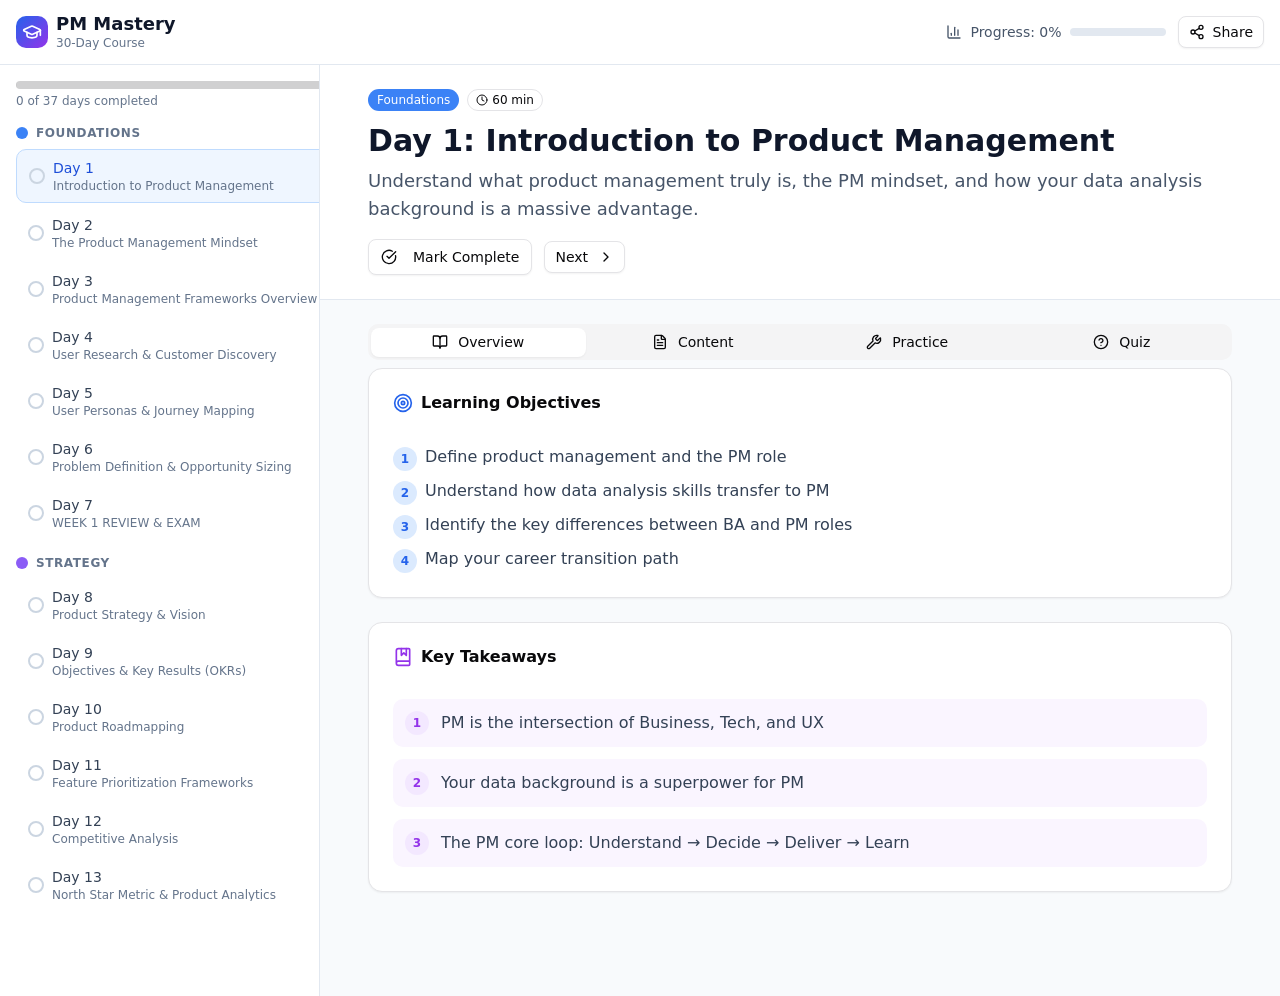
==== index.html @ ea15229f "PM Mastery — 37-day self-paced product management course A static, browser-only course: 37 days of l" ====
<!DOCTYPE html><html lang="en"><head>
    <meta charset="UTF-8"/>
    <meta name="viewport" content="width=device-width, initial-scale=1.0"/>
    <title>PM Mastery — 37-Day Product Management Course</title>
    <meta name="description" content="A free, self-paced 37-day product management course: daily lessons, curated articles and videos, hands-on exercises, and a 10-question quiz every day."/>
    <meta property="og:title" content="PM Mastery — 37-Day Product Management Course"/>
    <meta property="og:description" content="Free self-paced PM course: 37 days of lessons, curated resources, practical exercises, and quizzes. Runs entirely in your browser."/>
    <meta property="og:type" content="website"/>
    <link rel="icon" href="data:image/svg+xml,%3Csvg xmlns='http://www.w3.org/2000/svg' viewBox='0 0 100 100'%3E%3Ctext y='.9em' font-size='90'%3E%F0%9F%8E%93%3C/text%3E%3C/svg%3E"/>
    <script type="module" crossorigin="" src="./assets/index-C3Yil7Fw.js"></script>
    <link rel="stylesheet" crossorigin="" href="./assets/index-BgLA3xkX.css"/>
  </head>
  <body>
    <div id="root"></div>
  

</body></html>
---- assets/index-BgLA3xkX.css ----
*,:before,:after{--tw-border-spacing-x: 0;--tw-border-spacing-y: 0;--tw-translate-x: 0;--tw-translate-y: 0;--tw-rotate: 0;--tw-skew-x: 0;--tw-skew-y: 0;--tw-scale-x: 1;--tw-scale-y: 1;--tw-pan-x: ;--tw-pan-y: ;--tw-pinch-zoom: ;--tw-scroll-snap-strictness: proximity;--tw-gradient-from-position: ;--tw-gradient-via-position: ;--tw-gradient-to-position: ;--tw-ordinal: ;--tw-slashed-zero: ;--tw-numeric-figure: ;--tw-numeric-spacing: ;--tw-numeric-fraction: ;--tw-ring-inset: ;--tw-ring-offset-width: 0px;--tw-ring-offset-color: #fff;--tw-ring-color: rgb(59 130 246 / .5);--tw-ring-offset-shadow: 0 0 #0000;--tw-ring-shadow: 0 0 #0000;--tw-shadow: 0 0 #0000;--tw-shadow-colored: 0 0 #0000;--tw-blur: ;--tw-brightness: ;--tw-contrast: ;--tw-grayscale: ;--tw-hue-rotate: ;--tw-invert: ;--tw-saturate: ;--tw-sepia: ;--tw-drop-shadow: ;--tw-backdrop-blur: ;--tw-backdrop-brightness: ;--tw-backdrop-contrast: ;--tw-backdrop-grayscale: ;--tw-backdrop-hue-rotate: ;--tw-backdrop-invert: ;--tw-backdrop-opacity: ;--tw-backdrop-saturate: ;--tw-backdrop-sepia: ;--tw-contain-size: ;--tw-contain-layout: ;--tw-contain-paint: ;--tw-contain-style: }::backdrop{--tw-border-spacing-x: 0;--tw-border-spacing-y: 0;--tw-translate-x: 0;--tw-translate-y: 0;--tw-rotate: 0;--tw-skew-x: 0;--tw-skew-y: 0;--tw-scale-x: 1;--tw-scale-y: 1;--tw-pan-x: ;--tw-pan-y: ;--tw-pinch-zoom: ;--tw-scroll-snap-strictness: proximity;--tw-gradient-from-position: ;--tw-gradient-via-position: ;--tw-gradient-to-position: ;--tw-ordinal: ;--tw-slashed-zero: ;--tw-numeric-figure: ;--tw-numeric-spacing: ;--tw-numeric-fraction: ;--tw-ring-inset: ;--tw-ring-offset-width: 0px;--tw-ring-offset-color: #fff;--tw-ring-color: rgb(59 130 246 / .5);--tw-ring-offset-shadow: 0 0 #0000;--tw-ring-shadow: 0 0 #0000;--tw-shadow: 0 0 #0000;--tw-shadow-colored: 0 0 #0000;--tw-blur: ;--tw-brightness: ;--tw-contrast: ;--tw-grayscale: ;--tw-hue-rotate: ;--tw-invert: ;--tw-saturate: ;--tw-sepia: ;--tw-drop-shadow: ;--tw-backdrop-blur: ;--tw-backdrop-brightness: ;--tw-backdrop-contrast: ;--tw-backdrop-grayscale: ;--tw-backdrop-hue-rotate: ;--tw-backdrop-invert: ;--tw-backdrop-opacity: ;--tw-backdrop-saturate: ;--tw-backdrop-sepia: ;--tw-contain-size: ;--tw-contain-layout: ;--tw-contain-paint: ;--tw-contain-style: }*,:before,:after{box-sizing:border-box;border-width:0;border-style:solid;border-color:#e5e7eb}:before,:after{--tw-content: ""}html,:host{line-height:1.5;-webkit-text-size-adjust:100%;-moz-tab-size:4;-o-tab-size:4;tab-size:4;font-family:ui-sans-serif,system-ui,sans-serif,"Apple Color Emoji","Segoe UI Emoji",Segoe UI Symbol,"Noto Color Emoji";font-feature-settings:normal;font-variation-settings:normal;-webkit-tap-highlight-color:transparent}body{margin:0;line-height:inherit}hr{height:0;color:inherit;border-top-width:1px}abbr:where([title]){-webkit-text-decoration:underline dotted;text-decoration:underline dotted}h1,h2,h3,h4,h5,h6{font-size:inherit;font-weight:inherit}a{color:inherit;text-decoration:inherit}b,strong{font-weight:bolder}code,kbd,samp,pre{font-family:ui-monospace,SFMono-Regular,Menlo,Monaco,Consolas,Liberation Mono,Courier New,monospace;font-feature-settings:normal;font-variation-settings:normal;font-size:1em}small{font-size:80%}sub,sup{font-size:75%;line-height:0;position:relative;vertical-align:baseline}sub{bottom:-.25em}sup{top:-.5em}table{text-indent:0;border-color:inherit;border-collapse:collapse}button,input,optgroup,select,textarea{font-family:inherit;font-feature-settings:inherit;font-variation-settings:inherit;font-size:100%;font-weight:inherit;line-height:inherit;letter-spacing:inherit;color:inherit;margin:0;padding:0}button,select{text-transform:none}button,input:where([type=button]),input:where([type=reset]),input:where([type=submit]){-webkit-appearance:button;background-color:transparent;background-image:none}:-moz-focusring{outline:auto}:-moz-ui-invalid{box-shadow:none}progress{vertical-align:baseline}::-webkit-inner-spin-button,::-webkit-outer-spin-button{height:auto}[type=search]{-webkit-appearance:textfield;outline-offset:-2px}::-webkit-search-decoration{-webkit-appearance:none}::-webkit-file-upload-button{-webkit-appearance:button;font:inherit}summary{display:list-item}blockquote,dl,dd,h1,h2,h3,h4,h5,h6,hr,figure,p,pre{margin:0}fieldset{margin:0;padding:0}legend{padding:0}ol,ul,menu{list-style:none;margin:0;padding:0}dialog{padding:0}textarea{resize:vertical}input::-moz-placeholder,textarea::-moz-placeholder{opacity:1;color:#9ca3af}input::placeholder,textarea::placeholder{opacity:1;color:#9ca3af}button,[role=button]{cursor:pointer}:disabled{cursor:default}img,svg,video,canvas,audio,iframe,embed,object{display:block;vertical-align:middle}img,video{max-width:100%;height:auto}[hidden]:where(:not([hidden=until-found])){display:none}:root{--background: 0 0% 100%;--foreground: 240 10% 3.9%;--card: 0 0% 100%;--card-foreground: 240 10% 3.9%;--popover: 0 0% 100%;--popover-foreground: 240 10% 3.9%;--primary: 240 5.9% 10%;--primary-foreground: 0 0% 98%;--secondary: 240 4.8% 95.9%;--secondary-foreground: 240 5.9% 10%;--muted: 240 4.8% 95.9%;--muted-foreground: 240 3.8% 46.1%;--accent: 240 4.8% 95.9%;--accent-foreground: 240 5.9% 10%;--destructive: 0 84.2% 60.2%;--destructive-foreground: 0 0% 98%;--border: 240 5.9% 90%;--input: 240 5.9% 90%;--ring: 240 5.9% 10%;--radius: .625rem;--sidebar-background: 0 0% 98%;--sidebar-foreground: 240 5.3% 26.1%;--sidebar-primary: 240 5.9% 10%;--sidebar-primary-foreground: 0 0% 98%;--sidebar-accent: 240 4.8% 95.9%;--sidebar-accent-foreground: 240 5.9% 10%;--sidebar-border: 220 13% 91%;--sidebar-ring: 217.2 91.2% 59.8%}.dark{--background: 240 10% 3.9%;--foreground: 0 0% 98%;--card: 240 10% 3.9%;--card-foreground: 0 0% 98%;--popover: 240 10% 3.9%;--popover-foreground: 0 0% 98%;--primary: 0 0% 98%;--primary-foreground: 240 5.9% 10%;--secondary: 240 3.7% 15.9%;--secondary-foreground: 0 0% 98%;--muted: 240 3.7% 15.9%;--muted-foreground: 240 5% 64.9%;--accent: 240 3.7% 15.9%;--accent-foreground: 0 0% 98%;--destructive: 0 62.8% 30.6%;--destructive-foreground: 0 0% 98%;--border: 240 3.7% 15.9%;--input: 240 3.7% 15.9%;--ring: 240 4.9% 83.9%;--sidebar-background: 240 5.9% 10%;--sidebar-foreground: 240 4.8% 95.9%;--sidebar-primary: 224.3 76.3% 48%;--sidebar-primary-foreground: 0 0% 100%;--sidebar-accent: 240 3.7% 15.9%;--sidebar-accent-foreground: 240 4.8% 95.9%;--sidebar-border: 240 3.7% 15.9%;--sidebar-ring: 217.2 91.2% 59.8%}*{border-color:hsl(var(--border))}body{background-color:hsl(var(--background));color:hsl(var(--foreground))}.sr-only{position:absolute;width:1px;height:1px;padding:0;margin:-1px;overflow:hidden;clip:rect(0,0,0,0);white-space:nowrap;border-width:0}.pointer-events-none{pointer-events:none}.visible{visibility:visible}.invisible{visibility:hidden}.fixed{position:fixed}.absolute{position:absolute}.relative{position:relative}.sticky{position:sticky}.inset-0{inset:0}.inset-x-0{left:0;right:0}.inset-y-0{top:0;bottom:0}.-bottom-12{bottom:-3rem}.-left-12{left:-3rem}.-right-12{right:-3rem}.-top-12{top:-3rem}.bottom-0{bottom:0}.left-0{left:0}.left-1\/2{left:50%}.left-2{left:.5rem}.left-\[50\%\]{left:50%}.right-0{right:0}.right-1{right:.25rem}.right-2{right:.5rem}.right-3{right:.75rem}.right-4{right:1rem}.top-0{top:0}.top-1\.5{top:.375rem}.top-1\/2{top:50%}.top-16{top:4rem}.top-3\.5{top:.875rem}.top-4{top:1rem}.top-\[1px\]{top:1px}.top-\[50\%\]{top:50%}.top-\[60\%\]{top:60%}.top-full{top:100%}.isolate{isolation:isolate}.z-10{z-index:10}.z-20{z-index:20}.z-40{z-index:40}.z-50{z-index:50}.z-\[1\]{z-index:1}.order-first{order:-9999}.order-last{order:9999}.col-start-2{grid-column-start:2}.row-span-2{grid-row:span 2 / span 2}.row-start-1{grid-row-start:1}.\!m-0{margin:0!important}.-mx-1{margin-left:-.25rem;margin-right:-.25rem}.-my-2{margin-top:-.5rem;margin-bottom:-.5rem}.mx-2{margin-left:.5rem;margin-right:.5rem}.mx-3\.5{margin-left:.875rem;margin-right:.875rem}.mx-auto{margin-left:auto;margin-right:auto}.my-0{margin-top:0;margin-bottom:0}.my-0\.5{margin-top:.125rem;margin-bottom:.125rem}.my-1{margin-top:.25rem;margin-bottom:.25rem}.-ml-4{margin-left:-1rem}.-mt-4{margin-top:-1rem}.mb-2{margin-bottom:.5rem}.mb-3{margin-bottom:.75rem}.mb-4{margin-bottom:1rem}.mb-6{margin-bottom:1.5rem}.ml-1{margin-left:.25rem}.ml-4{margin-left:1rem}.ml-auto{margin-left:auto}.mr-1{margin-right:.25rem}.mr-2{margin-right:.5rem}.mt-0\.5{margin-top:.125rem}.mt-1{margin-top:.25rem}.mt-1\.5{margin-top:.375rem}.mt-2{margin-top:.5rem}.mt-3{margin-top:.75rem}.mt-4{margin-top:1rem}.mt-auto{margin-top:auto}.line-clamp-1{overflow:hidden;display:-webkit-box;-webkit-box-orient:vertical;-webkit-line-clamp:1}.line-clamp-2{overflow:hidden;display:-webkit-box;-webkit-box-orient:vertical;-webkit-line-clamp:2}.block{display:block}.inline-block{display:inline-block}.flex{display:flex}.inline-flex{display:inline-flex}.table{display:table}.table-caption{display:table-caption}.table-cell{display:table-cell}.table-row{display:table-row}.grid{display:grid}.hidden{display:none}.aspect-square{aspect-ratio:1 / 1}.aspect-video{aspect-ratio:16 / 9}.size-10{width:2.5rem;height:2.5rem}.size-2{width:.5rem;height:.5rem}.size-2\.5{width:.625rem;height:.625rem}.size-3{width:.75rem;height:.75rem}.size-3\.5{width:.875rem;height:.875rem}.size-4{width:1rem;height:1rem}.size-6{width:1.5rem;height:1.5rem}.size-7{width:1.75rem;height:1.75rem}.size-8{width:2rem;height:2rem}.size-9{width:2.25rem;height:2.25rem}.size-auto{width:auto;height:auto}.size-full{width:100%;height:100%}.h-1\.5{height:.375rem}.h-10{height:2.5rem}.h-12{height:3rem}.h-16{height:4rem}.h-2{height:.5rem}.h-2\.5{height:.625rem}.h-3{height:.75rem}.h-4{height:1rem}.h-5{height:1.25rem}.h-6{height:1.5rem}.h-7{height:1.75rem}.h-8{height:2rem}.h-9{height:2.25rem}.h-\[1\.15rem\]{height:1.15rem}.h-\[calc\(100\%-1px\)\]{height:calc(100% - 1px)}.h-\[calc\(100vh-64px\)\]{height:calc(100vh - 64px)}.h-\[var\(--radix-navigation-menu-viewport-height\)\]{height:var(--radix-navigation-menu-viewport-height)}.h-\[var\(--radix-select-trigger-height\)\]{height:var(--radix-select-trigger-height)}.h-auto{height:auto}.h-full{height:100%}.h-px{height:1px}.h-svh{height:100svh}.max-h-\[300px\]{max-height:300px}.min-h-0{min-height:0px}.min-h-16{min-height:4rem}.min-h-4{min-height:1rem}.min-h-screen{min-height:100vh}.min-h-svh{min-height:100svh}.w-0{width:0px}.w-1{width:.25rem}.w-1\.5{width:.375rem}.w-16{width:4rem}.w-2{width:.5rem}.w-2\.5{width:.625rem}.w-24{width:6rem}.w-3{width:.75rem}.w-3\/4{width:75%}.w-4{width:1rem}.w-5{width:1.25rem}.w-6{width:1.5rem}.w-64{width:16rem}.w-72{width:18rem}.w-8{width:2rem}.w-80{width:20rem}.w-9{width:2.25rem}.w-\[100px\]{width:100px}.w-auto{width:auto}.w-fit{width:-moz-fit-content;width:fit-content}.w-full{width:100%}.w-max{width:-moz-max-content;width:max-content}.w-px{width:1px}.min-w-0{min-width:0px}.min-w-10{min-width:2.5rem}.min-w-5{min-width:1.25rem}.min-w-8{min-width:2rem}.min-w-9{min-width:2.25rem}.min-w-\[12rem\]{min-width:12rem}.min-w-\[8rem\]{min-width:8rem}.min-w-\[var\(--radix-select-trigger-width\)\]{min-width:var(--radix-select-trigger-width)}.max-w-4xl{max-width:56rem}.max-w-7xl{max-width:80rem}.max-w-\[calc\(100\%-2rem\)\]{max-width:calc(100% - 2rem)}.max-w-max{max-width:-moz-max-content;max-width:max-content}.max-w-sm{max-width:24rem}.flex-1{flex:1 1 0%}.shrink-0{flex-shrink:0}.grow{flex-grow:1}.grow-0{flex-grow:0}.basis-full{flex-basis:100%}.caption-bottom{caption-side:bottom}.border-collapse{border-collapse:collapse}.-translate-x-1\/2{--tw-translate-x: -50%;transform:translate(var(--tw-translate-x),var(--tw-translate-y)) rotate(var(--tw-rotate)) skew(var(--tw-skew-x)) skewY(var(--tw-skew-y)) scaleX(var(--tw-scale-x)) scaleY(var(--tw-scale-y))}.-translate-x-px{--tw-translate-x: -1px;transform:translate(var(--tw-translate-x),var(--tw-translate-y)) rotate(var(--tw-rotate)) skew(var(--tw-skew-x)) skewY(var(--tw-skew-y)) scaleX(var(--tw-scale-x)) scaleY(var(--tw-scale-y))}.-translate-y-1\/2{--tw-translate-y: -50%;transform:translate(var(--tw-translate-x),var(--tw-translate-y)) rotate(var(--tw-rotate)) skew(var(--tw-skew-x)) skewY(var(--tw-skew-y)) scaleX(var(--tw-scale-x)) scaleY(var(--tw-scale-y))}.translate-x-\[-50\%\]{--tw-translate-x: -50%;transform:translate(var(--tw-translate-x),var(--tw-translate-y)) rotate(var(--tw-rotate)) skew(var(--tw-skew-x)) skewY(var(--tw-skew-y)) scaleX(var(--tw-scale-x)) scaleY(var(--tw-scale-y))}.translate-x-px{--tw-translate-x: 1px;transform:translate(var(--tw-translate-x),var(--tw-translate-y)) rotate(var(--tw-rotate)) skew(var(--tw-skew-x)) skewY(var(--tw-skew-y)) scaleX(var(--tw-scale-x)) scaleY(var(--tw-scale-y))}.translate-y-0\.5{--tw-translate-y: .125rem;transform:translate(var(--tw-translate-x),var(--tw-translate-y)) rotate(var(--tw-rotate)) skew(var(--tw-skew-x)) skewY(var(--tw-skew-y)) scaleX(var(--tw-scale-x)) scaleY(var(--tw-scale-y))}.translate-y-\[-50\%\]{--tw-translate-y: -50%;transform:translate(var(--tw-translate-x),var(--tw-translate-y)) rotate(var(--tw-rotate)) skew(var(--tw-skew-x)) skewY(var(--tw-skew-y)) scaleX(var(--tw-scale-x)) scaleY(var(--tw-scale-y))}.translate-y-\[calc\(-50\%_-_2px\)\]{--tw-translate-y: calc(-50% - 2px) ;transform:translate(var(--tw-translate-x),var(--tw-translate-y)) rotate(var(--tw-rotate)) skew(var(--tw-skew-x)) skewY(var(--tw-skew-y)) scaleX(var(--tw-scale-x)) scaleY(var(--tw-scale-y))}.rotate-45{--tw-rotate: 45deg;transform:translate(var(--tw-translate-x),var(--tw-translate-y)) rotate(var(--tw-rotate)) skew(var(--tw-skew-x)) skewY(var(--tw-skew-y)) scaleX(var(--tw-scale-x)) scaleY(var(--tw-scale-y))}.rotate-90{--tw-rotate: 90deg;transform:translate(var(--tw-translate-x),var(--tw-translate-y)) rotate(var(--tw-rotate)) skew(var(--tw-skew-x)) skewY(var(--tw-skew-y)) scaleX(var(--tw-scale-x)) scaleY(var(--tw-scale-y))}.transform{transform:translate(var(--tw-translate-x),var(--tw-translate-y)) rotate(var(--tw-rotate)) skew(var(--tw-skew-x)) skewY(var(--tw-skew-y)) scaleX(var(--tw-scale-x)) scaleY(var(--tw-scale-y))}@keyframes caret-blink{0%,70%,to{opacity:1}20%,50%{opacity:0}}.animate-caret-blink{animation:caret-blink 1.25s ease-out infinite}@keyframes pulse{50%{opacity:.5}}.animate-pulse{animation:pulse 2s cubic-bezier(.4,0,.6,1) infinite}@keyframes spin{to{transform:rotate(360deg)}}.animate-spin{animation:spin 1s linear infinite}.cursor-default{cursor:default}.cursor-text{cursor:text}.touch-none{touch-action:none}.select-none{-webkit-user-select:none;-moz-user-select:none;user-select:none}.resize-none{resize:none}.scroll-my-1{scroll-margin-top:.25rem;scroll-margin-bottom:.25rem}.scroll-py-1{scroll-padding-top:.25rem;scroll-padding-bottom:.25rem}.list-disc{list-style-type:disc}.list-none{list-style-type:none}.auto-rows-min{grid-auto-rows:min-content}.grid-cols-2{grid-template-columns:repeat(2,minmax(0,1fr))}.grid-cols-4{grid-template-columns:repeat(4,minmax(0,1fr))}.grid-cols-\[0_1fr\]{grid-template-columns:0 1fr}.grid-rows-\[auto_auto\]{grid-template-rows:auto auto}.flex-row{flex-direction:row}.flex-col{flex-direction:column}.flex-col-reverse{flex-direction:column-reverse}.flex-wrap{flex-wrap:wrap}.place-content-center{place-content:center}.items-start{align-items:flex-start}.items-end{align-items:flex-end}.items-center{align-items:center}.items-stretch{align-items:stretch}.justify-start{justify-content:flex-start}.justify-center{justify-content:center}.justify-between{justify-content:space-between}.justify-items-start{justify-items:start}.gap-0\.5{gap:.125rem}.gap-1{gap:.25rem}.gap-1\.5{gap:.375rem}.gap-2{gap:.5rem}.gap-2\.5{gap:.625rem}.gap-3{gap:.75rem}.gap-4{gap:1rem}.gap-6{gap:1.5rem}.gap-7{gap:1.75rem}.gap-\[--spacing\(var\(--gap\)\)\]{gap:var(--spacing(var(--gap)))}.gap-y-0\.5{row-gap:.125rem}.space-y-1>:not([hidden])~:not([hidden]){--tw-space-y-reverse: 0;margin-top:calc(.25rem * calc(1 - var(--tw-space-y-reverse)));margin-bottom:calc(.25rem * var(--tw-space-y-reverse))}.space-y-2>:not([hidden])~:not([hidden]){--tw-space-y-reverse: 0;margin-top:calc(.5rem * calc(1 - var(--tw-space-y-reverse)));margin-bottom:calc(.5rem * var(--tw-space-y-reverse))}.space-y-3>:not([hidden])~:not([hidden]){--tw-space-y-reverse: 0;margin-top:calc(.75rem * calc(1 - var(--tw-space-y-reverse)));margin-bottom:calc(.75rem * var(--tw-space-y-reverse))}.space-y-4>:not([hidden])~:not([hidden]){--tw-space-y-reverse: 0;margin-top:calc(1rem * calc(1 - var(--tw-space-y-reverse)));margin-bottom:calc(1rem * var(--tw-space-y-reverse))}.space-y-6>:not([hidden])~:not([hidden]){--tw-space-y-reverse: 0;margin-top:calc(1.5rem * calc(1 - var(--tw-space-y-reverse)));margin-bottom:calc(1.5rem * var(--tw-space-y-reverse))}.self-start{align-self:flex-start}.self-stretch{align-self:stretch}.justify-self-end{justify-self:end}.overflow-auto{overflow:auto}.overflow-hidden{overflow:hidden}.overflow-x-auto{overflow-x:auto}.overflow-y-auto{overflow-y:auto}.overflow-x-hidden{overflow-x:hidden}.truncate{overflow:hidden;text-overflow:ellipsis;white-space:nowrap}.whitespace-nowrap{white-space:nowrap}.whitespace-pre-wrap{white-space:pre-wrap}.text-balance{text-wrap:balance}.break-words{overflow-wrap:break-word}.rounded-\[2px\]{border-radius:2px}.rounded-\[4px\]{border-radius:4px}.rounded-\[calc\(var\(--radius\)-5px\)\]{border-radius:calc(var(--radius) - 5px)}.rounded-\[inherit\]{border-radius:inherit}.rounded-full{border-radius:9999px}.rounded-lg{border-radius:var(--radius)}.rounded-md{border-radius:calc(var(--radius) - 2px)}.rounded-none{border-radius:0}.rounded-sm{border-radius:calc(var(--radius) - 4px)}.rounded-xl{border-radius:calc(var(--radius) + 4px)}.rounded-xs{border-radius:calc(var(--radius) - 6px)}.rounded-l-md{border-top-left-radius:calc(var(--radius) - 2px);border-bottom-left-radius:calc(var(--radius) - 2px)}.rounded-r-md{border-top-right-radius:calc(var(--radius) - 2px);border-bottom-right-radius:calc(var(--radius) - 2px)}.rounded-tl-sm{border-top-left-radius:calc(var(--radius) - 4px)}.border{border-width:1px}.border-0{border-width:0px}.border-2{border-width:2px}.border-\[1\.5px\]{border-width:1.5px}.border-y{border-top-width:1px;border-bottom-width:1px}.border-b{border-bottom-width:1px}.border-l{border-left-width:1px}.border-r{border-right-width:1px}.border-t{border-top-width:1px}.border-dashed{border-style:dashed}.border-blue-200{--tw-border-opacity: 1;border-color:rgb(191 219 254 / var(--tw-border-opacity, 1))}.border-blue-500{--tw-border-opacity: 1;border-color:rgb(59 130 246 / var(--tw-border-opacity, 1))}.border-border{border-color:hsl(var(--border))}.border-border\/50{border-color:hsl(var(--border) / .5)}.border-green-200{--tw-border-opacity: 1;border-color:rgb(187 247 208 / var(--tw-border-opacity, 1))}.border-input{border-color:hsl(var(--input))}.border-primary{border-color:hsl(var(--primary))}.border-red-200{--tw-border-opacity: 1;border-color:rgb(254 202 202 / var(--tw-border-opacity, 1))}.border-sidebar-border{border-color:hsl(var(--sidebar-border))}.border-slate-200{--tw-border-opacity: 1;border-color:rgb(226 232 240 / var(--tw-border-opacity, 1))}.border-slate-300{--tw-border-opacity: 1;border-color:rgb(203 213 225 / var(--tw-border-opacity, 1))}.border-transparent{border-color:transparent}.border-l-transparent{border-left-color:transparent}.border-t-transparent{border-top-color:transparent}.bg-accent{background-color:hsl(var(--accent))}.bg-amber-50{--tw-bg-opacity: 1;background-color:rgb(255 251 235 / var(--tw-bg-opacity, 1))}.bg-background{background-color:hsl(var(--background))}.bg-black\/50{background-color:#00000080}.bg-blue-100{--tw-bg-opacity: 1;background-color:rgb(219 234 254 / var(--tw-bg-opacity, 1))}.bg-blue-400{--tw-bg-opacity: 1;background-color:rgb(96 165 250 / var(--tw-bg-opacity, 1))}.bg-blue-50{--tw-bg-opacity: 1;background-color:rgb(239 246 255 / var(--tw-bg-opacity, 1))}.bg-border{background-color:hsl(var(--border))}.bg-card{background-color:hsl(var(--card))}.bg-destructive{--tw-bg-opacity: 1;background-color:hsl(var(--destructive) / var(--tw-bg-opacity, 1))}.bg-foreground{background-color:hsl(var(--foreground))}.bg-green-50{--tw-bg-opacity: 1;background-color:rgb(240 253 244 / var(--tw-bg-opacity, 1))}.bg-green-50\/50{background-color:#f0fdf480}.bg-green-600{--tw-bg-opacity: 1;background-color:rgb(22 163 74 / var(--tw-bg-opacity, 1))}.bg-input{background-color:hsl(var(--input))}.bg-muted{background-color:hsl(var(--muted))}.bg-muted\/50{background-color:hsl(var(--muted) / .5)}.bg-popover{background-color:hsl(var(--popover))}.bg-primary{background-color:hsl(var(--primary))}.bg-primary\/20{background-color:hsl(var(--primary) / .2)}.bg-purple-100{--tw-bg-opacity: 1;background-color:rgb(243 232 255 / var(--tw-bg-opacity, 1))}.bg-purple-50{--tw-bg-opacity: 1;background-color:rgb(250 245 255 / var(--tw-bg-opacity, 1))}.bg-red-400{--tw-bg-opacity: 1;background-color:rgb(248 113 113 / var(--tw-bg-opacity, 1))}.bg-red-50\/50{background-color:#fef2f280}.bg-secondary{background-color:hsl(var(--secondary))}.bg-sidebar{background-color:hsl(var(--sidebar-background))}.bg-sidebar-border{background-color:hsl(var(--sidebar-border))}.bg-slate-200{--tw-bg-opacity: 1;background-color:rgb(226 232 240 / var(--tw-bg-opacity, 1))}.bg-slate-50{--tw-bg-opacity: 1;background-color:rgb(248 250 252 / var(--tw-bg-opacity, 1))}.bg-transparent{background-color:transparent}.bg-white{--tw-bg-opacity: 1;background-color:rgb(255 255 255 / var(--tw-bg-opacity, 1))}.bg-gradient-to-br{background-image:linear-gradient(to bottom right,var(--tw-gradient-stops))}.bg-gradient-to-r{background-image:linear-gradient(to right,var(--tw-gradient-stops))}.from-blue-600{--tw-gradient-from: #2563eb var(--tw-gradient-from-position);--tw-gradient-to: rgb(37 99 235 / 0) var(--tw-gradient-to-position);--tw-gradient-stops: var(--tw-gradient-from), var(--tw-gradient-to)}.to-purple-600{--tw-gradient-to: #9333ea var(--tw-gradient-to-position)}.fill-current{fill:currentColor}.fill-foreground{fill:hsl(var(--foreground))}.fill-primary{fill:hsl(var(--primary))}.p-0{padding:0}.p-1{padding:.25rem}.p-2{padding:.5rem}.p-3{padding:.75rem}.p-4{padding:1rem}.p-6{padding:1.5rem}.p-\[3px\]{padding:3px}.p-px{padding:1px}.px-1{padding-left:.25rem;padding-right:.25rem}.px-1\.5{padding-left:.375rem;padding-right:.375rem}.px-2{padding-left:.5rem;padding-right:.5rem}.px-2\.5{padding-left:.625rem;padding-right:.625rem}.px-3{padding-left:.75rem;padding-right:.75rem}.px-4{padding-left:1rem;padding-right:1rem}.px-6{padding-left:1.5rem;padding-right:1.5rem}.py-0\.5{padding-top:.125rem;padding-bottom:.125rem}.py-1{padding-top:.25rem;padding-bottom:.25rem}.py-1\.5{padding-top:.375rem;padding-bottom:.375rem}.py-2{padding-top:.5rem;padding-bottom:.5rem}.py-3{padding-top:.75rem;padding-bottom:.75rem}.py-4{padding-top:1rem;padding-bottom:1rem}.py-6{padding-top:1.5rem;padding-bottom:1.5rem}.py-8{padding-top:2rem;padding-bottom:2rem}.pb-20{padding-bottom:5rem}.pb-3{padding-bottom:.75rem}.pb-4{padding-bottom:1rem}.pl-2{padding-left:.5rem}.pl-3{padding-left:.75rem}.pl-4{padding-left:1rem}.pl-8{padding-left:2rem}.pr-1{padding-right:.25rem}.pr-2{padding-right:.5rem}.pr-2\.5{padding-right:.625rem}.pr-3{padding-right:.75rem}.pr-8{padding-right:2rem}.pt-0{padding-top:0}.pt-3{padding-top:.75rem}.pt-4{padding-top:1rem}.text-left{text-align:left}.text-center{text-align:center}.align-middle{vertical-align:middle}.font-mono{font-family:ui-monospace,SFMono-Regular,Menlo,Monaco,Consolas,Liberation Mono,Courier New,monospace}.font-sans{font-family:ui-sans-serif,system-ui,sans-serif,"Apple Color Emoji","Segoe UI Emoji",Segoe UI Symbol,"Noto Color Emoji"}.text-2xl{font-size:1.5rem;line-height:2rem}.text-3xl{font-size:1.875rem;line-height:2.25rem}.text-\[0\.8rem\]{font-size:.8rem}.text-base{font-size:1rem;line-height:1.5rem}.text-lg{font-size:1.125rem;line-height:1.75rem}.text-sm{font-size:.875rem;line-height:1.25rem}.text-sm\/relaxed{font-size:.875rem;line-height:1.625}.text-xl{font-size:1.25rem;line-height:1.75rem}.text-xs{font-size:.75rem;line-height:1rem}.font-bold{font-weight:700}.font-medium{font-weight:500}.font-normal{font-weight:400}.font-semibold{font-weight:600}.uppercase{text-transform:uppercase}.tabular-nums{--tw-numeric-spacing: tabular-nums;font-variant-numeric:var(--tw-ordinal) var(--tw-slashed-zero) var(--tw-numeric-figure) var(--tw-numeric-spacing) var(--tw-numeric-fraction)}.leading-none{line-height:1}.leading-normal{line-height:1.5}.leading-snug{line-height:1.375}.leading-tight{line-height:1.25}.tracking-tight{letter-spacing:-.025em}.tracking-wider{letter-spacing:.05em}.tracking-widest{letter-spacing:.1em}.text-accent-foreground{color:hsl(var(--accent-foreground))}.text-amber-500{--tw-text-opacity: 1;color:rgb(245 158 11 / var(--tw-text-opacity, 1))}.text-amber-600{--tw-text-opacity: 1;color:rgb(217 119 6 / var(--tw-text-opacity, 1))}.text-background{color:hsl(var(--background))}.text-blue-600{--tw-text-opacity: 1;color:rgb(37 99 235 / var(--tw-text-opacity, 1))}.text-blue-700{--tw-text-opacity: 1;color:rgb(29 78 216 / var(--tw-text-opacity, 1))}.text-card-foreground{color:hsl(var(--card-foreground))}.text-current{color:currentColor}.text-destructive{--tw-text-opacity: 1;color:hsl(var(--destructive) / var(--tw-text-opacity, 1))}.text-foreground{color:hsl(var(--foreground))}.text-green-500{--tw-text-opacity: 1;color:rgb(34 197 94 / var(--tw-text-opacity, 1))}.text-green-600{--tw-text-opacity: 1;color:rgb(22 163 74 / var(--tw-text-opacity, 1))}.text-green-700{--tw-text-opacity: 1;color:rgb(21 128 61 / var(--tw-text-opacity, 1))}.text-muted-foreground{color:hsl(var(--muted-foreground))}.text-popover-foreground{color:hsl(var(--popover-foreground))}.text-primary{color:hsl(var(--primary))}.text-primary-foreground{color:hsl(var(--primary-foreground))}.text-purple-600{--tw-text-opacity: 1;color:rgb(147 51 234 / var(--tw-text-opacity, 1))}.text-red-600{--tw-text-opacity: 1;color:rgb(220 38 38 / var(--tw-text-opacity, 1))}.text-secondary-foreground{color:hsl(var(--secondary-foreground))}.text-sidebar-foreground{color:hsl(var(--sidebar-foreground))}.text-sidebar-foreground\/70{color:hsl(var(--sidebar-foreground) / .7)}.text-slate-400{--tw-text-opacity: 1;color:rgb(148 163 184 / var(--tw-text-opacity, 1))}.text-slate-500{--tw-text-opacity: 1;color:rgb(100 116 139 / var(--tw-text-opacity, 1))}.text-slate-600{--tw-text-opacity: 1;color:rgb(71 85 105 / var(--tw-text-opacity, 1))}.text-slate-700{--tw-text-opacity: 1;color:rgb(51 65 85 / var(--tw-text-opacity, 1))}.text-slate-900{--tw-text-opacity: 1;color:rgb(15 23 42 / var(--tw-text-opacity, 1))}.text-white{--tw-text-opacity: 1;color:rgb(255 255 255 / var(--tw-text-opacity, 1))}.underline-offset-4{text-underline-offset:4px}.opacity-0{opacity:0}.opacity-50{opacity:.5}.opacity-70{opacity:.7}.shadow{--tw-shadow: 0 1px 3px 0 rgb(0 0 0 / .1), 0 1px 2px -1px rgb(0 0 0 / .1);--tw-shadow-colored: 0 1px 3px 0 var(--tw-shadow-color), 0 1px 2px -1px var(--tw-shadow-color);box-shadow:var(--tw-ring-offset-shadow, 0 0 #0000),var(--tw-ring-shadow, 0 0 #0000),var(--tw-shadow)}.shadow-\[0_0_0_1px_hsl\(var\(--sidebar-border\)\)\]{--tw-shadow: 0 0 0 1px hsl(var(--sidebar-border));--tw-shadow-colored: 0 0 0 1px var(--tw-shadow-color);box-shadow:var(--tw-ring-offset-shadow, 0 0 #0000),var(--tw-ring-shadow, 0 0 #0000),var(--tw-shadow)}.shadow-lg{--tw-shadow: 0 10px 15px -3px rgb(0 0 0 / .1), 0 4px 6px -4px rgb(0 0 0 / .1);--tw-shadow-colored: 0 10px 15px -3px var(--tw-shadow-color), 0 4px 6px -4px var(--tw-shadow-color);box-shadow:var(--tw-ring-offset-shadow, 0 0 #0000),var(--tw-ring-shadow, 0 0 #0000),var(--tw-shadow)}.shadow-md{--tw-shadow: 0 4px 6px -1px rgb(0 0 0 / .1), 0 2px 4px -2px rgb(0 0 0 / .1);--tw-shadow-colored: 0 4px 6px -1px var(--tw-shadow-color), 0 2px 4px -2px var(--tw-shadow-color);box-shadow:var(--tw-ring-offset-shadow, 0 0 #0000),var(--tw-ring-shadow, 0 0 #0000),var(--tw-shadow)}.shadow-none{--tw-shadow: 0 0 #0000;--tw-shadow-colored: 0 0 #0000;box-shadow:var(--tw-ring-offset-shadow, 0 0 #0000),var(--tw-ring-shadow, 0 0 #0000),var(--tw-shadow)}.shadow-sm{--tw-shadow: 0 1px 2px 0 rgb(0 0 0 / .05);--tw-shadow-colored: 0 1px 2px 0 var(--tw-shadow-color);box-shadow:var(--tw-ring-offset-shadow, 0 0 #0000),var(--tw-ring-shadow, 0 0 #0000),var(--tw-shadow)}.shadow-xl{--tw-shadow: 0 20px 25px -5px rgb(0 0 0 / .1), 0 8px 10px -6px rgb(0 0 0 / .1);--tw-shadow-colored: 0 20px 25px -5px var(--tw-shadow-color), 0 8px 10px -6px var(--tw-shadow-color);box-shadow:var(--tw-ring-offset-shadow, 0 0 #0000),var(--tw-ring-shadow, 0 0 #0000),var(--tw-shadow)}.shadow-xs{--tw-shadow: 0 1px 2px 0 rgb(0 0 0 / .05);--tw-shadow-colored: 0 1px 2px 0 var(--tw-shadow-color);box-shadow:var(--tw-ring-offset-shadow, 0 0 #0000),var(--tw-ring-shadow, 0 0 #0000),var(--tw-shadow)}.outline-none{outline:2px solid transparent;outline-offset:2px}.outline{outline-style:solid}.ring-0{--tw-ring-offset-shadow: var(--tw-ring-inset) 0 0 0 var(--tw-ring-offset-width) var(--tw-ring-offset-color);--tw-ring-shadow: var(--tw-ring-inset) 0 0 0 calc(0px + var(--tw-ring-offset-width)) var(--tw-ring-color);box-shadow:var(--tw-ring-offset-shadow),var(--tw-ring-shadow),var(--tw-shadow, 0 0 #0000)}.ring-ring\/50{--tw-ring-color: hsl(var(--ring) / .5)}.ring-sidebar-ring{--tw-ring-color: hsl(var(--sidebar-ring))}.ring-offset-background{--tw-ring-offset-color: hsl(var(--background))}.filter{filter:var(--tw-blur) var(--tw-brightness) var(--tw-contrast) var(--tw-grayscale) var(--tw-hue-rotate) var(--tw-invert) var(--tw-saturate) var(--tw-sepia) var(--tw-drop-shadow)}.transition{transition-property:color,background-color,border-color,text-decoration-color,fill,stroke,opacity,box-shadow,transform,filter,backdrop-filter;transition-timing-function:cubic-bezier(.4,0,.2,1);transition-duration:.15s}.transition-\[color\,box-shadow\]{transition-property:color,box-shadow;transition-timing-function:cubic-bezier(.4,0,.2,1);transition-duration:.15s}.transition-\[left\,right\,width\]{transition-property:left,right,width;transition-timing-function:cubic-bezier(.4,0,.2,1);transition-duration:.15s}.transition-\[margin\,opacity\]{transition-property:margin,opacity;transition-timing-function:cubic-bezier(.4,0,.2,1);transition-duration:.15s}.transition-\[width\,height\,padding\]{transition-property:width,height,padding;transition-timing-function:cubic-bezier(.4,0,.2,1);transition-duration:.15s}.transition-\[width\]{transition-property:width;transition-timing-function:cubic-bezier(.4,0,.2,1);transition-duration:.15s}.transition-all{transition-property:all;transition-timing-function:cubic-bezier(.4,0,.2,1);transition-duration:.15s}.transition-colors{transition-property:color,background-color,border-color,text-decoration-color,fill,stroke;transition-timing-function:cubic-bezier(.4,0,.2,1);transition-duration:.15s}.transition-none{transition-property:none}.transition-opacity{transition-property:opacity;transition-timing-function:cubic-bezier(.4,0,.2,1);transition-duration:.15s}.transition-shadow{transition-property:box-shadow;transition-timing-function:cubic-bezier(.4,0,.2,1);transition-duration:.15s}.transition-transform{transition-property:transform;transition-timing-function:cubic-bezier(.4,0,.2,1);transition-duration:.15s}.duration-100{transition-duration:.1s}.duration-1000{transition-duration:1s}.duration-200{transition-duration:.2s}.duration-300{transition-duration:.3s}.ease-in-out{transition-timing-function:cubic-bezier(.4,0,.2,1)}.ease-linear{transition-timing-function:linear}@keyframes enter{0%{opacity:var(--tw-enter-opacity, 1);transform:translate3d(var(--tw-enter-translate-x, 0),var(--tw-enter-translate-y, 0),0) scale3d(var(--tw-enter-scale, 1),var(--tw-enter-scale, 1),var(--tw-enter-scale, 1)) rotate(var(--tw-enter-rotate, 0))}}@keyframes exit{to{opacity:var(--tw-exit-opacity, 1);transform:translate3d(var(--tw-exit-translate-x, 0),var(--tw-exit-translate-y, 0),0) scale3d(var(--tw-exit-scale, 1),var(--tw-exit-scale, 1),var(--tw-exit-scale, 1)) rotate(var(--tw-exit-rotate, 0))}}.animate-in{animation-name:enter;animation-duration:.15s;--tw-enter-opacity: initial;--tw-enter-scale: initial;--tw-enter-rotate: initial;--tw-enter-translate-x: initial;--tw-enter-translate-y: initial}.fade-in-0{--tw-enter-opacity: 0}.zoom-in-95{--tw-enter-scale: .95}.duration-100{animation-duration:.1s}.duration-1000{animation-duration:1s}.duration-200{animation-duration:.2s}.duration-300{animation-duration:.3s}.ease-in-out{animation-timing-function:cubic-bezier(.4,0,.2,1)}.ease-linear{animation-timing-function:linear}.running{animation-play-state:running}.\[--cell-size\:--spacing\(8\)\]{--cell-size: var(--spacing(8))}.selection\:bg-primary *::-moz-selection{background-color:hsl(var(--primary))}.selection\:bg-primary *::selection{background-color:hsl(var(--primary))}.selection\:text-primary-foreground *::-moz-selection{color:hsl(var(--primary-foreground))}.selection\:text-primary-foreground *::selection{color:hsl(var(--primary-foreground))}.selection\:bg-primary::-moz-selection{background-color:hsl(var(--primary))}.selection\:bg-primary::selection{background-color:hsl(var(--primary))}.selection\:text-primary-foreground::-moz-selection{color:hsl(var(--primary-foreground))}.selection\:text-primary-foreground::selection{color:hsl(var(--primary-foreground))}.file\:inline-flex::file-selector-button{display:inline-flex}.file\:h-7::file-selector-button{height:1.75rem}.file\:border-0::file-selector-button{border-width:0px}.file\:bg-transparent::file-selector-button{background-color:transparent}.file\:text-sm::file-selector-button{font-size:.875rem;line-height:1.25rem}.file\:font-medium::file-selector-button{font-weight:500}.file\:text-foreground::file-selector-button{color:hsl(var(--foreground))}.placeholder\:text-muted-foreground::-moz-placeholder{color:hsl(var(--muted-foreground))}.placeholder\:text-muted-foreground::placeholder{color:hsl(var(--muted-foreground))}.after\:absolute:after{content:var(--tw-content);position:absolute}.after\:-inset-2:after{content:var(--tw-content);inset:-.5rem}.after\:inset-y-0:after{content:var(--tw-content);top:0;bottom:0}.after\:left-1\/2:after{content:var(--tw-content);left:50%}.after\:w-1:after{content:var(--tw-content);width:.25rem}.after\:w-\[2px\]:after{content:var(--tw-content);width:2px}.after\:-translate-x-1\/2:after{content:var(--tw-content);--tw-translate-x: -50%;transform:translate(var(--tw-translate-x),var(--tw-translate-y)) rotate(var(--tw-rotate)) skew(var(--tw-skew-x)) skewY(var(--tw-skew-y)) scaleX(var(--tw-scale-x)) scaleY(var(--tw-scale-y))}.first\:rounded-l-md:first-child{border-top-left-radius:calc(var(--radius) - 2px);border-bottom-left-radius:calc(var(--radius) - 2px)}.first\:border-l:first-child{border-left-width:1px}.last\:mt-0:last-child{margin-top:0}.last\:rounded-r-md:last-child{border-top-right-radius:calc(var(--radius) - 2px);border-bottom-right-radius:calc(var(--radius) - 2px)}.last\:border-b-0:last-child{border-bottom-width:0px}.hover\:border-slate-300:hover{--tw-border-opacity: 1;border-color:rgb(203 213 225 / var(--tw-border-opacity, 1))}.hover\:bg-accent:hover{background-color:hsl(var(--accent))}.hover\:bg-destructive\/90:hover{background-color:hsl(var(--destructive) / .9)}.hover\:bg-green-700:hover{--tw-bg-opacity: 1;background-color:rgb(21 128 61 / var(--tw-bg-opacity, 1))}.hover\:bg-muted:hover{background-color:hsl(var(--muted))}.hover\:bg-muted\/50:hover{background-color:hsl(var(--muted) / .5)}.hover\:bg-primary\/90:hover{background-color:hsl(var(--primary) / .9)}.hover\:bg-secondary\/80:hover{background-color:hsl(var(--secondary) / .8)}.hover\:bg-sidebar-accent:hover{background-color:hsl(var(--sidebar-accent))}.hover\:bg-slate-50:hover{--tw-bg-opacity: 1;background-color:rgb(248 250 252 / var(--tw-bg-opacity, 1))}.hover\:from-blue-700:hover{--tw-gradient-from: #1d4ed8 var(--tw-gradient-from-position);--tw-gradient-to: rgb(29 78 216 / 0) var(--tw-gradient-to-position);--tw-gradient-stops: var(--tw-gradient-from), var(--tw-gradient-to)}.hover\:to-purple-700:hover{--tw-gradient-to: #7e22ce var(--tw-gradient-to-position)}.hover\:text-accent-foreground:hover{color:hsl(var(--accent-foreground))}.hover\:text-blue-800:hover{--tw-text-opacity: 1;color:rgb(30 64 175 / var(--tw-text-opacity, 1))}.hover\:text-foreground:hover{color:hsl(var(--foreground))}.hover\:text-muted-foreground:hover{color:hsl(var(--muted-foreground))}.hover\:text-red-800:hover{--tw-text-opacity: 1;color:rgb(153 27 27 / var(--tw-text-opacity, 1))}.hover\:text-sidebar-accent-foreground:hover{color:hsl(var(--sidebar-accent-foreground))}.hover\:underline:hover{text-decoration-line:underline}.hover\:opacity-100:hover{opacity:1}.hover\:shadow-\[0_0_0_1px_hsl\(var\(--sidebar-accent\)\)\]:hover{--tw-shadow: 0 0 0 1px hsl(var(--sidebar-accent));--tw-shadow-colored: 0 0 0 1px var(--tw-shadow-color);box-shadow:var(--tw-ring-offset-shadow, 0 0 #0000),var(--tw-ring-shadow, 0 0 #0000),var(--tw-shadow)}.hover\:ring-4:hover{--tw-ring-offset-shadow: var(--tw-ring-inset) 0 0 0 var(--tw-ring-offset-width) var(--tw-ring-offset-color);--tw-ring-shadow: var(--tw-ring-inset) 0 0 0 calc(4px + var(--tw-ring-offset-width)) var(--tw-ring-color);box-shadow:var(--tw-ring-offset-shadow),var(--tw-ring-shadow),var(--tw-shadow, 0 0 #0000)}.hover\:after\:bg-sidebar-border:hover:after{content:var(--tw-content);background-color:hsl(var(--sidebar-border))}.focus\:z-10:focus{z-index:10}.focus\:bg-accent:focus{background-color:hsl(var(--accent))}.focus\:text-accent-foreground:focus{color:hsl(var(--accent-foreground))}.focus\:ring-2:focus{--tw-ring-offset-shadow: var(--tw-ring-inset) 0 0 0 var(--tw-ring-offset-width) var(--tw-ring-offset-color);--tw-ring-shadow: var(--tw-ring-inset) 0 0 0 calc(2px + var(--tw-ring-offset-width)) var(--tw-ring-color);box-shadow:var(--tw-ring-offset-shadow),var(--tw-ring-shadow),var(--tw-shadow, 0 0 #0000)}.focus\:ring-ring:focus{--tw-ring-color: hsl(var(--ring))}.focus\:ring-offset-2:focus{--tw-ring-offset-width: 2px}.focus-visible\:z-10:focus-visible{z-index:10}.focus-visible\:border-ring:focus-visible{border-color:hsl(var(--ring))}.focus-visible\:outline-1:focus-visible{outline-width:1px}.focus-visible\:outline-ring:focus-visible{outline-color:hsl(var(--ring))}.focus-visible\:ring-0:focus-visible{--tw-ring-offset-shadow: var(--tw-ring-inset) 0 0 0 var(--tw-ring-offset-width) var(--tw-ring-offset-color);--tw-ring-shadow: var(--tw-ring-inset) 0 0 0 calc(0px + var(--tw-ring-offset-width)) var(--tw-ring-color);box-shadow:var(--tw-ring-offset-shadow),var(--tw-ring-shadow),var(--tw-shadow, 0 0 #0000)}.focus-visible\:ring-1:focus-visible{--tw-ring-offset-shadow: var(--tw-ring-inset) 0 0 0 var(--tw-ring-offset-width) var(--tw-ring-offset-color);--tw-ring-shadow: var(--tw-ring-inset) 0 0 0 calc(1px + var(--tw-ring-offset-width)) var(--tw-ring-color);box-shadow:var(--tw-ring-offset-shadow),var(--tw-ring-shadow),var(--tw-shadow, 0 0 #0000)}.focus-visible\:ring-2:focus-visible{--tw-ring-offset-shadow: var(--tw-ring-inset) 0 0 0 var(--tw-ring-offset-width) var(--tw-ring-offset-color);--tw-ring-shadow: var(--tw-ring-inset) 0 0 0 calc(2px + var(--tw-ring-offset-width)) var(--tw-ring-color);box-shadow:var(--tw-ring-offset-shadow),var(--tw-ring-shadow),var(--tw-shadow, 0 0 #0000)}.focus-visible\:ring-4:focus-visible{--tw-ring-offset-shadow: var(--tw-ring-inset) 0 0 0 var(--tw-ring-offset-width) var(--tw-ring-offset-color);--tw-ring-shadow: var(--tw-ring-inset) 0 0 0 calc(4px + var(--tw-ring-offset-width)) var(--tw-ring-color);box-shadow:var(--tw-ring-offset-shadow),var(--tw-ring-shadow),var(--tw-shadow, 0 0 #0000)}.focus-visible\:ring-\[3px\]:focus-visible{--tw-ring-offset-shadow: var(--tw-ring-inset) 0 0 0 var(--tw-ring-offset-width) var(--tw-ring-offset-color);--tw-ring-shadow: var(--tw-ring-inset) 0 0 0 calc(3px + var(--tw-ring-offset-width)) var(--tw-ring-color);box-shadow:var(--tw-ring-offset-shadow),var(--tw-ring-shadow),var(--tw-shadow, 0 0 #0000)}.focus-visible\:ring-destructive\/20:focus-visible{--tw-ring-color: hsl(var(--destructive) / .2)}.focus-visible\:ring-ring:focus-visible{--tw-ring-color: hsl(var(--ring))}.focus-visible\:ring-ring\/50:focus-visible{--tw-ring-color: hsl(var(--ring) / .5)}.focus-visible\:ring-offset-1:focus-visible{--tw-ring-offset-width: 1px}.active\:bg-sidebar-accent:active{background-color:hsl(var(--sidebar-accent))}.active\:text-sidebar-accent-foreground:active{color:hsl(var(--sidebar-accent-foreground))}.disabled\:pointer-events-none:disabled{pointer-events:none}.disabled\:cursor-not-allowed:disabled{cursor:not-allowed}.disabled\:opacity-50:disabled{opacity:.5}.group\/menu-item:focus-within .group-focus-within\/menu-item\:opacity-100{opacity:1}.group\/menu-item:hover .group-hover\/menu-item\:opacity-100{opacity:1}.peer\/menu-button:hover~.peer-hover\/menu-button\:text-sidebar-accent-foreground{color:hsl(var(--sidebar-accent-foreground))}.peer:disabled~.peer-disabled\:cursor-not-allowed{cursor:not-allowed}.peer:disabled~.peer-disabled\:opacity-50{opacity:.5}.has-\[\>button\]\:ml-\[-0\.45rem\]:has(>button){margin-left:-.45rem}.has-\[\>button\]\:mr-\[-0\.45rem\]:has(>button){margin-right:-.45rem}.has-\[\>kbd\]\:ml-\[-0\.35rem\]:has(>kbd){margin-left:-.35rem}.has-\[\>kbd\]\:mr-\[-0\.35rem\]:has(>kbd){margin-right:-.35rem}.has-\[\>\[data-align\=block-end\]\]\:h-auto:has(>[data-align=block-end]){height:auto}.has-\[\>\[data-align\=block-start\]\]\:h-auto:has(>[data-align=block-start]){height:auto}.has-\[\>textarea\]\:h-auto:has(>textarea){height:auto}.has-\[\>\[data-slot\=field\]\]\:w-full:has(>[data-slot=field]){width:100%}.has-\[\>svg\]\:grid-cols-\[calc\(var\(--spacing\)\*4\)_1fr\]:has(>svg){grid-template-columns:calc(var(--spacing) * 4) 1fr}.has-\[\>\[data-align\=block-end\]\]\:flex-col:has(>[data-align=block-end]){flex-direction:column}.has-\[\>\[data-align\=block-start\]\]\:flex-col:has(>[data-align=block-start]){flex-direction:column}.has-\[\>\[data-slot\=field\]\]\:flex-col:has(>[data-slot=field]){flex-direction:column}.has-\[\>\[data-slot\=field-content\]\]\:items-start:has(>[data-slot=field-content]){align-items:flex-start}.has-\[\>\[data-slot\=button-group\]\]\:gap-2:has(>[data-slot=button-group]){gap:.5rem}.has-\[\>\[data-slot\=checkbox-group\]\]\:gap-3:has(>[data-slot=checkbox-group]){gap:.75rem}.has-\[\>\[data-slot\=radio-group\]\]\:gap-3:has(>[data-slot=radio-group]){gap:.75rem}.has-\[\>svg\]\:gap-x-3:has(>svg){-moz-column-gap:.75rem;column-gap:.75rem}.has-\[\>\[data-slot\=field\]\]\:rounded-md:has(>[data-slot=field]){border-radius:calc(var(--radius) - 2px)}.has-\[\>\[data-slot\=field\]\]\:border:has(>[data-slot=field]){border-width:1px}.has-\[\[data-slot\=input-group-control\]\:focus-visible\]\:border-ring:has([data-slot=input-group-control]:focus-visible){border-color:hsl(var(--ring))}.has-\[\[data-slot\]\[aria-invalid\=true\]\]\:border-destructive:has([data-slot][aria-invalid=true]){--tw-border-opacity: 1;border-color:hsl(var(--destructive) / var(--tw-border-opacity, 1))}.has-\[\>svg\]\:p-0:has(>svg){padding:0}.has-\[\>svg\]\:px-2:has(>svg){padding-left:.5rem;padding-right:.5rem}.has-\[\>svg\]\:px-2\.5:has(>svg){padding-left:.625rem;padding-right:.625rem}.has-\[\>svg\]\:px-3:has(>svg){padding-left:.75rem;padding-right:.75rem}.has-\[\>svg\]\:px-4:has(>svg){padding-left:1rem;padding-right:1rem}.has-\[\[data-slot\=input-group-control\]\:focus-visible\]\:ring-\[3px\]:has([data-slot=input-group-control]:focus-visible){--tw-ring-offset-shadow: var(--tw-ring-inset) 0 0 0 var(--tw-ring-offset-width) var(--tw-ring-offset-color);--tw-ring-shadow: var(--tw-ring-inset) 0 0 0 calc(3px + var(--tw-ring-offset-width)) var(--tw-ring-color);box-shadow:var(--tw-ring-offset-shadow),var(--tw-ring-shadow),var(--tw-shadow, 0 0 #0000)}.has-\[\[data-slot\=input-group-control\]\:focus-visible\]\:ring-ring\/50:has([data-slot=input-group-control]:focus-visible){--tw-ring-color: hsl(var(--ring) / .5)}.has-\[\[data-slot\]\[aria-invalid\=true\]\]\:ring-destructive\/20:has([data-slot][aria-invalid=true]){--tw-ring-color: hsl(var(--destructive) / .2)}.group\/item:has([data-slot=item-description]) .group-has-\[\[data-slot\=item-description\]\]\/item\:translate-y-0\.5{--tw-translate-y: .125rem;transform:translate(var(--tw-translate-x),var(--tw-translate-y)) rotate(var(--tw-rotate)) skew(var(--tw-skew-x)) skewY(var(--tw-skew-y)) scaleX(var(--tw-scale-x)) scaleY(var(--tw-scale-y))}.group\/item:has([data-slot=item-description]) .group-has-\[\[data-slot\=item-description\]\]\/item\:self-start{align-self:flex-start}.group\/field:has([data-orientation=horizontal]) .group-has-\[\[data-orientation\=horizontal\]\]\/field\:text-balance{text-wrap:balance}.group\/input-group:has(>input) .group-has-\[\>input\]\/input-group\:pb-2\.5{padding-bottom:.625rem}.group\/input-group:has(>input) .group-has-\[\>input\]\/input-group\:pt-2\.5{padding-top:.625rem}.aria-disabled\:pointer-events-none[aria-disabled=true]{pointer-events:none}.aria-disabled\:opacity-50[aria-disabled=true]{opacity:.5}.aria-selected\:text-muted-foreground[aria-selected=true]{color:hsl(var(--muted-foreground))}.data-\[disabled\=true\]\:pointer-events-none[data-disabled=true],.data-\[disabled\]\:pointer-events-none[data-disabled]{pointer-events:none}.data-\[vaul-drawer-direction\=bottom\]\:inset-x-0[data-vaul-drawer-direction=bottom]{left:0;right:0}.data-\[vaul-drawer-direction\=left\]\:inset-y-0[data-vaul-drawer-direction=left],.data-\[vaul-drawer-direction\=right\]\:inset-y-0[data-vaul-drawer-direction=right]{top:0;bottom:0}.data-\[vaul-drawer-direction\=top\]\:inset-x-0[data-vaul-drawer-direction=top]{left:0;right:0}.data-\[vaul-drawer-direction\=bottom\]\:bottom-0[data-vaul-drawer-direction=bottom]{bottom:0}.data-\[vaul-drawer-direction\=left\]\:left-0[data-vaul-drawer-direction=left]{left:0}.data-\[vaul-drawer-direction\=right\]\:right-0[data-vaul-drawer-direction=right]{right:0}.data-\[vaul-drawer-direction\=top\]\:top-0[data-vaul-drawer-direction=top]{top:0}.data-\[active\=true\]\:z-10[data-active=true]{z-index:10}.data-\[vaul-drawer-direction\=bottom\]\:mt-24[data-vaul-drawer-direction=bottom]{margin-top:6rem}.data-\[vaul-drawer-direction\=top\]\:mb-24[data-vaul-drawer-direction=top]{margin-bottom:6rem}.data-\[orientation\=horizontal\]\:h-1\.5[data-orientation=horizontal]{height:.375rem}.data-\[orientation\=horizontal\]\:h-full[data-orientation=horizontal]{height:100%}.data-\[orientation\=horizontal\]\:h-px[data-orientation=horizontal]{height:1px}.data-\[orientation\=vertical\]\:h-auto[data-orientation=vertical]{height:auto}.data-\[orientation\=vertical\]\:h-full[data-orientation=vertical]{height:100%}.data-\[panel-group-direction\=vertical\]\:h-px[data-panel-group-direction=vertical]{height:1px}.data-\[size\=default\]\:h-9[data-size=default]{height:2.25rem}.data-\[size\=sm\]\:h-8[data-size=sm]{height:2rem}.data-\[vaul-drawer-direction\=bottom\]\:max-h-\[80vh\][data-vaul-drawer-direction=bottom],.data-\[vaul-drawer-direction\=top\]\:max-h-\[80vh\][data-vaul-drawer-direction=top]{max-height:80vh}.data-\[orientation\=vertical\]\:min-h-44[data-orientation=vertical]{min-height:11rem}.data-\[orientation\=horizontal\]\:w-full[data-orientation=horizontal]{width:100%}.data-\[orientation\=vertical\]\:w-1\.5[data-orientation=vertical]{width:.375rem}.data-\[orientation\=vertical\]\:w-auto[data-orientation=vertical]{width:auto}.data-\[orientation\=vertical\]\:w-full[data-orientation=vertical]{width:100%}.data-\[orientation\=vertical\]\:w-px[data-orientation=vertical]{width:1px}.data-\[panel-group-direction\=vertical\]\:w-full[data-panel-group-direction=vertical]{width:100%}.data-\[vaul-drawer-direction\=left\]\:w-3\/4[data-vaul-drawer-direction=left],.data-\[vaul-drawer-direction\=right\]\:w-3\/4[data-vaul-drawer-direction=right]{width:75%}.data-\[side\=bottom\]\:translate-y-1[data-side=bottom]{--tw-translate-y: .25rem;transform:translate(var(--tw-translate-x),var(--tw-translate-y)) rotate(var(--tw-rotate)) skew(var(--tw-skew-x)) skewY(var(--tw-skew-y)) scaleX(var(--tw-scale-x)) scaleY(var(--tw-scale-y))}.data-\[side\=left\]\:-translate-x-1[data-side=left]{--tw-translate-x: -.25rem;transform:translate(var(--tw-translate-x),var(--tw-translate-y)) rotate(var(--tw-rotate)) skew(var(--tw-skew-x)) skewY(var(--tw-skew-y)) scaleX(var(--tw-scale-x)) scaleY(var(--tw-scale-y))}.data-\[side\=right\]\:translate-x-1[data-side=right]{--tw-translate-x: .25rem;transform:translate(var(--tw-translate-x),var(--tw-translate-y)) rotate(var(--tw-rotate)) skew(var(--tw-skew-x)) skewY(var(--tw-skew-y)) scaleX(var(--tw-scale-x)) scaleY(var(--tw-scale-y))}.data-\[side\=top\]\:-translate-y-1[data-side=top]{--tw-translate-y: -.25rem;transform:translate(var(--tw-translate-x),var(--tw-translate-y)) rotate(var(--tw-rotate)) skew(var(--tw-skew-x)) skewY(var(--tw-skew-y)) scaleX(var(--tw-scale-x)) scaleY(var(--tw-scale-y))}.data-\[state\=checked\]\:translate-x-\[calc\(100\%-2px\)\][data-state=checked]{--tw-translate-x: calc(100% - 2px) ;transform:translate(var(--tw-translate-x),var(--tw-translate-y)) rotate(var(--tw-rotate)) skew(var(--tw-skew-x)) skewY(var(--tw-skew-y)) scaleX(var(--tw-scale-x)) scaleY(var(--tw-scale-y))}.data-\[state\=unchecked\]\:translate-x-0[data-state=unchecked]{--tw-translate-x: 0px;transform:translate(var(--tw-translate-x),var(--tw-translate-y)) rotate(var(--tw-rotate)) skew(var(--tw-skew-x)) skewY(var(--tw-skew-y)) scaleX(var(--tw-scale-x)) scaleY(var(--tw-scale-y))}@keyframes accordion-up{0%{height:var(--radix-accordion-content-height)}to{height:0}}.data-\[state\=closed\]\:animate-accordion-up[data-state=closed]{animation:accordion-up .2s ease-out}@keyframes accordion-down{0%{height:0}to{height:var(--radix-accordion-content-height)}}.data-\[state\=open\]\:animate-accordion-down[data-state=open]{animation:accordion-down .2s ease-out}.data-\[orientation\=vertical\]\:flex-col[data-orientation=vertical],.data-\[panel-group-direction\=vertical\]\:flex-col[data-panel-group-direction=vertical]{flex-direction:column}.data-\[slot\=checkbox-group\]\:gap-3[data-slot=checkbox-group]{gap:.75rem}.data-\[range-end\=true\]\:rounded-md[data-range-end=true]{border-radius:calc(var(--radius) - 2px)}.data-\[range-middle\=true\]\:rounded-none[data-range-middle=true]{border-radius:0}.data-\[range-start\=true\]\:rounded-md[data-range-start=true]{border-radius:calc(var(--radius) - 2px)}.data-\[selected\=true\]\:rounded-none[data-selected=true],.data-\[spacing\=0\]\:rounded-none[data-spacing="0"]{border-radius:0}.data-\[range-end\=true\]\:rounded-r-md[data-range-end=true]{border-top-right-radius:calc(var(--radius) - 2px);border-bottom-right-radius:calc(var(--radius) - 2px)}.data-\[range-start\=true\]\:rounded-l-md[data-range-start=true]{border-top-left-radius:calc(var(--radius) - 2px);border-bottom-left-radius:calc(var(--radius) - 2px)}.data-\[vaul-drawer-direction\=bottom\]\:rounded-t-lg[data-vaul-drawer-direction=bottom]{border-top-left-radius:var(--radius);border-top-right-radius:var(--radius)}.data-\[vaul-drawer-direction\=top\]\:rounded-b-lg[data-vaul-drawer-direction=top]{border-bottom-right-radius:var(--radius);border-bottom-left-radius:var(--radius)}.data-\[spacing\=0\]\:data-\[variant\=outline\]\:border-l-0[data-variant=outline][data-spacing="0"]{border-left-width:0px}.data-\[vaul-drawer-direction\=bottom\]\:border-t[data-vaul-drawer-direction=bottom]{border-top-width:1px}.data-\[vaul-drawer-direction\=left\]\:border-r[data-vaul-drawer-direction=left]{border-right-width:1px}.data-\[vaul-drawer-direction\=right\]\:border-l[data-vaul-drawer-direction=right]{border-left-width:1px}.data-\[vaul-drawer-direction\=top\]\:border-b[data-vaul-drawer-direction=top]{border-bottom-width:1px}.data-\[active\=true\]\:border-ring[data-active=true]{border-color:hsl(var(--ring))}.data-\[state\=checked\]\:border-primary[data-state=checked]{border-color:hsl(var(--primary))}.data-\[active\=true\]\:bg-accent\/50[data-active=true]{background-color:hsl(var(--accent) / .5)}.data-\[active\=true\]\:bg-sidebar-accent[data-active=true]{background-color:hsl(var(--sidebar-accent))}.data-\[range-end\=true\]\:bg-primary[data-range-end=true]{background-color:hsl(var(--primary))}.data-\[range-middle\=true\]\:bg-accent[data-range-middle=true]{background-color:hsl(var(--accent))}.data-\[range-start\=true\]\:bg-primary[data-range-start=true],.data-\[selected-single\=true\]\:bg-primary[data-selected-single=true]{background-color:hsl(var(--primary))}.data-\[selected\=true\]\:bg-accent[data-selected=true]{background-color:hsl(var(--accent))}.data-\[state\=active\]\:bg-background[data-state=active]{background-color:hsl(var(--background))}.data-\[state\=checked\]\:bg-primary[data-state=checked]{background-color:hsl(var(--primary))}.data-\[state\=on\]\:bg-accent[data-state=on],.data-\[state\=open\]\:bg-accent[data-state=open]{background-color:hsl(var(--accent))}.data-\[state\=open\]\:bg-accent\/50[data-state=open]{background-color:hsl(var(--accent) / .5)}.data-\[state\=open\]\:bg-secondary[data-state=open]{background-color:hsl(var(--secondary))}.data-\[state\=selected\]\:bg-muted[data-state=selected]{background-color:hsl(var(--muted))}.data-\[state\=unchecked\]\:bg-input[data-state=unchecked]{background-color:hsl(var(--input))}.data-\[inset\]\:pl-8[data-inset]{padding-left:2rem}.data-\[variant\=label\]\:text-sm[data-variant=label]{font-size:.875rem;line-height:1.25rem}.data-\[variant\=legend\]\:text-base[data-variant=legend]{font-size:1rem;line-height:1.5rem}.data-\[active\=true\]\:font-medium[data-active=true]{font-weight:500}.data-\[active\=true\]\:text-accent-foreground[data-active=true]{color:hsl(var(--accent-foreground))}.data-\[active\=true\]\:text-sidebar-accent-foreground[data-active=true]{color:hsl(var(--sidebar-accent-foreground))}.data-\[error\=true\]\:text-destructive[data-error=true],.data-\[invalid\=true\]\:text-destructive[data-invalid=true]{--tw-text-opacity: 1;color:hsl(var(--destructive) / var(--tw-text-opacity, 1))}.data-\[placeholder\]\:text-muted-foreground[data-placeholder]{color:hsl(var(--muted-foreground))}.data-\[range-end\=true\]\:text-primary-foreground[data-range-end=true]{color:hsl(var(--primary-foreground))}.data-\[range-middle\=true\]\:text-accent-foreground[data-range-middle=true]{color:hsl(var(--accent-foreground))}.data-\[range-start\=true\]\:text-primary-foreground[data-range-start=true],.data-\[selected-single\=true\]\:text-primary-foreground[data-selected-single=true]{color:hsl(var(--primary-foreground))}.data-\[selected\=true\]\:text-accent-foreground[data-selected=true]{color:hsl(var(--accent-foreground))}.data-\[state\=checked\]\:text-primary-foreground[data-state=checked]{color:hsl(var(--primary-foreground))}.data-\[state\=on\]\:text-accent-foreground[data-state=on],.data-\[state\=open\]\:text-accent-foreground[data-state=open]{color:hsl(var(--accent-foreground))}.data-\[state\=open\]\:text-muted-foreground[data-state=open]{color:hsl(var(--muted-foreground))}.data-\[variant\=destructive\]\:text-destructive[data-variant=destructive]{--tw-text-opacity: 1;color:hsl(var(--destructive) / var(--tw-text-opacity, 1))}.data-\[disabled\=true\]\:opacity-50[data-disabled=true],.data-\[disabled\]\:opacity-50[data-disabled]{opacity:.5}.data-\[state\=open\]\:opacity-100[data-state=open]{opacity:1}.data-\[spacing\=0\]\:shadow-none[data-spacing="0"]{--tw-shadow: 0 0 #0000;--tw-shadow-colored: 0 0 #0000;box-shadow:var(--tw-ring-offset-shadow, 0 0 #0000),var(--tw-ring-shadow, 0 0 #0000),var(--tw-shadow)}.data-\[spacing\=default\]\:data-\[variant\=outline\]\:shadow-xs[data-variant=outline][data-spacing=default],.data-\[state\=active\]\:shadow-sm[data-state=active]{--tw-shadow: 0 1px 2px 0 rgb(0 0 0 / .05);--tw-shadow-colored: 0 1px 2px 0 var(--tw-shadow-color);box-shadow:var(--tw-ring-offset-shadow, 0 0 #0000),var(--tw-ring-shadow, 0 0 #0000),var(--tw-shadow)}.data-\[active\=true\]\:ring-\[3px\][data-active=true]{--tw-ring-offset-shadow: var(--tw-ring-inset) 0 0 0 var(--tw-ring-offset-width) var(--tw-ring-offset-color);--tw-ring-shadow: var(--tw-ring-inset) 0 0 0 calc(3px + var(--tw-ring-offset-width)) var(--tw-ring-color);box-shadow:var(--tw-ring-offset-shadow),var(--tw-ring-shadow),var(--tw-shadow, 0 0 #0000)}.data-\[active\=true\]\:ring-ring\/50[data-active=true]{--tw-ring-color: hsl(var(--ring) / .5)}.data-\[state\=closed\]\:duration-300[data-state=closed]{transition-duration:.3s}.data-\[state\=open\]\:duration-500[data-state=open]{transition-duration:.5s}.data-\[motion\^\=from-\]\:animate-in[data-motion^=from-],.data-\[state\=open\]\:animate-in[data-state=open],.data-\[state\=visible\]\:animate-in[data-state=visible]{animation-name:enter;animation-duration:.15s;--tw-enter-opacity: initial;--tw-enter-scale: initial;--tw-enter-rotate: initial;--tw-enter-translate-x: initial;--tw-enter-translate-y: initial}.data-\[motion\^\=to-\]\:animate-out[data-motion^=to-],.data-\[state\=closed\]\:animate-out[data-state=closed],.data-\[state\=hidden\]\:animate-out[data-state=hidden]{animation-name:exit;animation-duration:.15s;--tw-exit-opacity: initial;--tw-exit-scale: initial;--tw-exit-rotate: initial;--tw-exit-translate-x: initial;--tw-exit-translate-y: initial}.data-\[motion\^\=from-\]\:fade-in[data-motion^=from-]{--tw-enter-opacity: 0}.data-\[motion\^\=to-\]\:fade-out[data-motion^=to-],.data-\[state\=closed\]\:fade-out-0[data-state=closed],.data-\[state\=hidden\]\:fade-out[data-state=hidden]{--tw-exit-opacity: 0}.data-\[state\=open\]\:fade-in-0[data-state=open],.data-\[state\=visible\]\:fade-in[data-state=visible]{--tw-enter-opacity: 0}.data-\[state\=closed\]\:zoom-out-95[data-state=closed]{--tw-exit-scale: .95}.data-\[state\=open\]\:zoom-in-90[data-state=open]{--tw-enter-scale: .9}.data-\[state\=open\]\:zoom-in-95[data-state=open]{--tw-enter-scale: .95}.data-\[motion\=from-end\]\:slide-in-from-right-52[data-motion=from-end]{--tw-enter-translate-x: 13rem}.data-\[motion\=from-start\]\:slide-in-from-left-52[data-motion=from-start]{--tw-enter-translate-x: -13rem}.data-\[motion\=to-end\]\:slide-out-to-right-52[data-motion=to-end]{--tw-exit-translate-x: 13rem}.data-\[motion\=to-start\]\:slide-out-to-left-52[data-motion=to-start]{--tw-exit-translate-x: -13rem}.data-\[side\=bottom\]\:slide-in-from-top-2[data-side=bottom]{--tw-enter-translate-y: -.5rem}.data-\[side\=left\]\:slide-in-from-right-2[data-side=left]{--tw-enter-translate-x: .5rem}.data-\[side\=right\]\:slide-in-from-left-2[data-side=right]{--tw-enter-translate-x: -.5rem}.data-\[side\=top\]\:slide-in-from-bottom-2[data-side=top]{--tw-enter-translate-y: .5rem}.data-\[state\=closed\]\:slide-out-to-bottom[data-state=closed]{--tw-exit-translate-y: 100%}.data-\[state\=closed\]\:slide-out-to-left[data-state=closed]{--tw-exit-translate-x: -100%}.data-\[state\=closed\]\:slide-out-to-right[data-state=closed]{--tw-exit-translate-x: 100%}.data-\[state\=closed\]\:slide-out-to-top[data-state=closed]{--tw-exit-translate-y: -100%}.data-\[state\=open\]\:slide-in-from-bottom[data-state=open]{--tw-enter-translate-y: 100%}.data-\[state\=open\]\:slide-in-from-left[data-state=open]{--tw-enter-translate-x: -100%}.data-\[state\=open\]\:slide-in-from-right[data-state=open]{--tw-enter-translate-x: 100%}.data-\[state\=open\]\:slide-in-from-top[data-state=open]{--tw-enter-translate-y: -100%}.data-\[state\=closed\]\:duration-300[data-state=closed]{animation-duration:.3s}.data-\[state\=open\]\:duration-500[data-state=open]{animation-duration:.5s}.\*\:data-\[slot\=select-value\]\:line-clamp-1[data-slot=select-value]>*{overflow:hidden;display:-webkit-box;-webkit-box-orient:vertical;-webkit-line-clamp:1}.\*\:data-\[slot\=select-value\]\:flex[data-slot=select-value]>*{display:flex}.\*\:data-\[slot\=select-value\]\:items-center[data-slot=select-value]>*{align-items:center}.\*\:data-\[slot\=select-value\]\:gap-2[data-slot=select-value]>*{gap:.5rem}.\*\:data-\[slot\=alert-description\]\:text-destructive\/90[data-slot=alert-description]>*{color:hsl(var(--destructive) / .9)}.data-\[panel-group-direction\=vertical\]\:after\:left-0[data-panel-group-direction=vertical]:after{content:var(--tw-content);left:0}.data-\[panel-group-direction\=vertical\]\:after\:h-1[data-panel-group-direction=vertical]:after{content:var(--tw-content);height:.25rem}.data-\[panel-group-direction\=vertical\]\:after\:w-full[data-panel-group-direction=vertical]:after{content:var(--tw-content);width:100%}.data-\[panel-group-direction\=vertical\]\:after\:-translate-y-1\/2[data-panel-group-direction=vertical]:after{content:var(--tw-content);--tw-translate-y: -50%;transform:translate(var(--tw-translate-x),var(--tw-translate-y)) rotate(var(--tw-rotate)) skew(var(--tw-skew-x)) skewY(var(--tw-skew-y)) scaleX(var(--tw-scale-x)) scaleY(var(--tw-scale-y))}.data-\[panel-group-direction\=vertical\]\:after\:translate-x-0[data-panel-group-direction=vertical]:after{content:var(--tw-content);--tw-translate-x: 0px;transform:translate(var(--tw-translate-x),var(--tw-translate-y)) rotate(var(--tw-rotate)) skew(var(--tw-skew-x)) skewY(var(--tw-skew-y)) scaleX(var(--tw-scale-x)) scaleY(var(--tw-scale-y))}.data-\[spacing\=0\]\:first\:rounded-l-md:first-child[data-spacing="0"]{border-top-left-radius:calc(var(--radius) - 2px);border-bottom-left-radius:calc(var(--radius) - 2px)}.data-\[spacing\=0\]\:data-\[variant\=outline\]\:first\:border-l:first-child[data-variant=outline][data-spacing="0"]{border-left-width:1px}.data-\[spacing\=0\]\:last\:rounded-r-md:last-child[data-spacing="0"]{border-top-right-radius:calc(var(--radius) - 2px);border-bottom-right-radius:calc(var(--radius) - 2px)}.data-\[active\=true\]\:hover\:bg-accent:hover[data-active=true],.data-\[state\=open\]\:hover\:bg-accent:hover[data-state=open]{background-color:hsl(var(--accent))}.data-\[state\=open\]\:hover\:bg-sidebar-accent:hover[data-state=open]{background-color:hsl(var(--sidebar-accent))}.data-\[state\=open\]\:hover\:text-sidebar-accent-foreground:hover[data-state=open]{color:hsl(var(--sidebar-accent-foreground))}.data-\[active\=true\]\:focus\:bg-accent:focus[data-active=true]{background-color:hsl(var(--accent))}.data-\[state\=open\]\:focus\:bg-accent:focus[data-state=open]{background-color:hsl(var(--accent))}.data-\[variant\=destructive\]\:focus\:bg-destructive\/10:focus[data-variant=destructive]{background-color:hsl(var(--destructive) / .1)}.data-\[variant\=destructive\]\:focus\:text-destructive:focus[data-variant=destructive]{--tw-text-opacity: 1;color:hsl(var(--destructive) / var(--tw-text-opacity, 1))}.group[data-disabled=true] .group-data-\[disabled\=true\]\:pointer-events-none{pointer-events:none}.group\/day[data-focused=true] .group-data-\[focused\=true\]\/day\:relative{position:relative}.group[data-collapsible=offcanvas] .group-data-\[collapsible\=offcanvas\]\:left-\[calc\(var\(--sidebar-width\)\*-1\)\]{left:calc(var(--sidebar-width) * -1)}.group[data-collapsible=offcanvas] .group-data-\[collapsible\=offcanvas\]\:right-\[calc\(var\(--sidebar-width\)\*-1\)\]{right:calc(var(--sidebar-width) * -1)}.group[data-side=left] .group-data-\[side\=left\]\:-right-4{right:-1rem}.group[data-side=right] .group-data-\[side\=right\]\:left-0{left:0}.group\/navigation-menu[data-viewport=false] .group-data-\[viewport\=false\]\/navigation-menu\:top-full{top:100%}.group\/day[data-focused=true] .group-data-\[focused\=true\]\/day\:z-10{z-index:10}.group[data-collapsible=icon] .group-data-\[collapsible\=icon\]\:-mt-8{margin-top:-2rem}.group\/field-group[data-variant=outline] .group-data-\[variant\=outline\]\/field-group\:-mb-2{margin-bottom:-.5rem}.group\/navigation-menu[data-viewport=false] .group-data-\[viewport\=false\]\/navigation-menu\:mt-1\.5{margin-top:.375rem}.group\/drawer-content[data-vaul-drawer-direction=bottom] .group-data-\[vaul-drawer-direction\=bottom\]\/drawer-content\:block{display:block}.group[data-collapsible=icon] .group-data-\[collapsible\=icon\]\:hidden{display:none}.group[data-collapsible=icon] .group-data-\[collapsible\=icon\]\:w-\[calc\(var\(--sidebar-width-icon\)\+\(--spacing\(4\)\)\)\]{width:calc(var(--sidebar-width-icon) + (--spacing(4)))}.group[data-collapsible=icon] .group-data-\[collapsible\=icon\]\:w-\[calc\(var\(--sidebar-width-icon\)\+\(--spacing\(4\)\)\+2px\)\]{width:calc(var(--sidebar-width-icon) + (--spacing(4)) + 2px)}.group[data-collapsible=offcanvas] .group-data-\[collapsible\=offcanvas\]\:w-0{width:0px}.group[data-collapsible=offcanvas] .group-data-\[collapsible\=offcanvas\]\:translate-x-0{--tw-translate-x: 0px;transform:translate(var(--tw-translate-x),var(--tw-translate-y)) rotate(var(--tw-rotate)) skew(var(--tw-skew-x)) skewY(var(--tw-skew-y)) scaleX(var(--tw-scale-x)) scaleY(var(--tw-scale-y))}.group[data-side=right] .group-data-\[side\=right\]\:rotate-180,.group[data-state=open] .group-data-\[state\=open\]\:rotate-180{--tw-rotate: 180deg;transform:translate(var(--tw-translate-x),var(--tw-translate-y)) rotate(var(--tw-rotate)) skew(var(--tw-skew-x)) skewY(var(--tw-skew-y)) scaleX(var(--tw-scale-x)) scaleY(var(--tw-scale-y))}.group[data-collapsible=icon] .group-data-\[collapsible\=icon\]\:overflow-hidden,.group\/navigation-menu[data-viewport=false] .group-data-\[viewport\=false\]\/navigation-menu\:overflow-hidden{overflow:hidden}.group[data-variant=floating] .group-data-\[variant\=floating\]\:rounded-lg{border-radius:var(--radius)}.group\/navigation-menu[data-viewport=false] .group-data-\[viewport\=false\]\/navigation-menu\:rounded-md{border-radius:calc(var(--radius) - 2px)}.group[data-variant=floating] .group-data-\[variant\=floating\]\:border,.group\/navigation-menu[data-viewport=false] .group-data-\[viewport\=false\]\/navigation-menu\:border{border-width:1px}.group[data-side=left] .group-data-\[side\=left\]\:border-r{border-right-width:1px}.group[data-side=right] .group-data-\[side\=right\]\:border-l{border-left-width:1px}.group\/day[data-focused=true] .group-data-\[focused\=true\]\/day\:border-ring{border-color:hsl(var(--ring))}.group[data-variant=floating] .group-data-\[variant\=floating\]\:border-sidebar-border{border-color:hsl(var(--sidebar-border))}.group\/navigation-menu[data-viewport=false] .group-data-\[viewport\=false\]\/navigation-menu\:bg-popover{background-color:hsl(var(--popover))}.group\/drawer-content[data-vaul-drawer-direction=bottom] .group-data-\[vaul-drawer-direction\=bottom\]\/drawer-content\:text-center,.group\/drawer-content[data-vaul-drawer-direction=top] .group-data-\[vaul-drawer-direction\=top\]\/drawer-content\:text-center{text-align:center}.group\/navigation-menu[data-viewport=false] .group-data-\[viewport\=false\]\/navigation-menu\:text-popover-foreground{color:hsl(var(--popover-foreground))}.group[data-collapsible=icon] .group-data-\[collapsible\=icon\]\:opacity-0{opacity:0}.group\/field[data-disabled=true] .group-data-\[disabled\=true\]\/field\:opacity-50,.group\/input-group[data-disabled=true] .group-data-\[disabled\=true\]\/input-group\:opacity-50,.group[data-disabled=true] .group-data-\[disabled\=true\]\:opacity-50{opacity:.5}.group[data-variant=floating] .group-data-\[variant\=floating\]\:shadow-sm{--tw-shadow: 0 1px 2px 0 rgb(0 0 0 / .05);--tw-shadow-colored: 0 1px 2px 0 var(--tw-shadow-color);box-shadow:var(--tw-ring-offset-shadow, 0 0 #0000),var(--tw-ring-shadow, 0 0 #0000),var(--tw-shadow)}.group\/navigation-menu[data-viewport=false] .group-data-\[viewport\=false\]\/navigation-menu\:shadow{--tw-shadow: 0 1px 3px 0 rgb(0 0 0 / .1), 0 1px 2px -1px rgb(0 0 0 / .1);--tw-shadow-colored: 0 1px 3px 0 var(--tw-shadow-color), 0 1px 2px -1px var(--tw-shadow-color);box-shadow:var(--tw-ring-offset-shadow, 0 0 #0000),var(--tw-ring-shadow, 0 0 #0000),var(--tw-shadow)}.group\/day[data-focused=true] .group-data-\[focused\=true\]\/day\:ring-\[3px\]{--tw-ring-offset-shadow: var(--tw-ring-inset) 0 0 0 var(--tw-ring-offset-width) var(--tw-ring-offset-color);--tw-ring-shadow: var(--tw-ring-inset) 0 0 0 calc(3px + var(--tw-ring-offset-width)) var(--tw-ring-color);box-shadow:var(--tw-ring-offset-shadow),var(--tw-ring-shadow),var(--tw-shadow, 0 0 #0000)}.group\/day[data-focused=true] .group-data-\[focused\=true\]\/day\:ring-ring\/50{--tw-ring-color: hsl(var(--ring) / .5)}.group\/navigation-menu[data-viewport=false] .group-data-\[viewport\=false\]\/navigation-menu\:duration-200{transition-duration:.2s;animation-duration:.2s}.group[data-collapsible=offcanvas] .group-data-\[collapsible\=offcanvas\]\:after\:left-full:after{content:var(--tw-content);left:100%}.group[data-collapsible=offcanvas] .hover\:group-data-\[collapsible\=offcanvas\]\:bg-sidebar:hover{background-color:hsl(var(--sidebar-background))}.group\/navigation-menu[data-viewport=false] .group-data-\[viewport\=false\]\/navigation-menu\:data-\[state\=open\]\:animate-in[data-state=open]{animation-name:enter;animation-duration:.15s;--tw-enter-opacity: initial;--tw-enter-scale: initial;--tw-enter-rotate: initial;--tw-enter-translate-x: initial;--tw-enter-translate-y: initial}.group\/navigation-menu[data-viewport=false] .group-data-\[viewport\=false\]\/navigation-menu\:data-\[state\=closed\]\:animate-out[data-state=closed]{animation-name:exit;animation-duration:.15s;--tw-exit-opacity: initial;--tw-exit-scale: initial;--tw-exit-rotate: initial;--tw-exit-translate-x: initial;--tw-exit-translate-y: initial}.group\/navigation-menu[data-viewport=false] .group-data-\[viewport\=false\]\/navigation-menu\:data-\[state\=closed\]\:fade-out-0[data-state=closed]{--tw-exit-opacity: 0}.group\/navigation-menu[data-viewport=false] .group-data-\[viewport\=false\]\/navigation-menu\:data-\[state\=open\]\:fade-in-0[data-state=open]{--tw-enter-opacity: 0}.group\/navigation-menu[data-viewport=false] .group-data-\[viewport\=false\]\/navigation-menu\:data-\[state\=closed\]\:zoom-out-95[data-state=closed]{--tw-exit-scale: .95}.group\/navigation-menu[data-viewport=false] .group-data-\[viewport\=false\]\/navigation-menu\:data-\[state\=open\]\:zoom-in-95[data-state=open]{--tw-enter-scale: .95}.peer\/menu-button[data-size=default]~.peer-data-\[size\=default\]\/menu-button\:top-1\.5{top:.375rem}.peer\/menu-button[data-size=lg]~.peer-data-\[size\=lg\]\/menu-button\:top-2\.5{top:.625rem}.peer\/menu-button[data-size=sm]~.peer-data-\[size\=sm\]\/menu-button\:top-1{top:.25rem}.peer\/menu-button[data-active=true]~.peer-data-\[active\=true\]\/menu-button\:text-sidebar-accent-foreground{color:hsl(var(--sidebar-accent-foreground))}.dark\:border-input:is(.dark *){border-color:hsl(var(--input))}.dark\:bg-destructive\/60:is(.dark *){background-color:hsl(var(--destructive) / .6)}.dark\:bg-input\/30:is(.dark *){background-color:hsl(var(--input) / .3)}.dark\:bg-transparent:is(.dark *){background-color:transparent}.dark\:text-muted-foreground:is(.dark *){color:hsl(var(--muted-foreground))}.dark\:hover\:bg-accent\/50:hover:is(.dark *){background-color:hsl(var(--accent) / .5)}.dark\:hover\:bg-input\/50:hover:is(.dark *){background-color:hsl(var(--input) / .5)}.dark\:hover\:text-accent-foreground:hover:is(.dark *){color:hsl(var(--accent-foreground))}.dark\:focus-visible\:ring-destructive\/40:focus-visible:is(.dark *){--tw-ring-color: hsl(var(--destructive) / .4)}.dark\:has-\[\[data-slot\]\[aria-invalid\=true\]\]\:ring-destructive\/40:has([data-slot][aria-invalid=true]):is(.dark *){--tw-ring-color: hsl(var(--destructive) / .4)}.dark\:data-\[state\=active\]\:border-input[data-state=active]:is(.dark *){border-color:hsl(var(--input))}.dark\:data-\[state\=active\]\:bg-input\/30[data-state=active]:is(.dark *){background-color:hsl(var(--input) / .3)}.dark\:data-\[state\=checked\]\:bg-primary[data-state=checked]:is(.dark *){background-color:hsl(var(--primary))}.dark\:data-\[state\=checked\]\:bg-primary-foreground[data-state=checked]:is(.dark *){background-color:hsl(var(--primary-foreground))}.dark\:data-\[state\=unchecked\]\:bg-foreground[data-state=unchecked]:is(.dark *){background-color:hsl(var(--foreground))}.dark\:data-\[state\=unchecked\]\:bg-input\/80[data-state=unchecked]:is(.dark *){background-color:hsl(var(--input) / .8)}.dark\:data-\[state\=active\]\:text-foreground[data-state=active]:is(.dark *){color:hsl(var(--foreground))}.dark\:data-\[variant\=destructive\]\:focus\:bg-destructive\/20:focus[data-variant=destructive]:is(.dark *){background-color:hsl(var(--destructive) / .2)}@media(min-width:640px){.sm\:block{display:block}.sm\:inline{display:inline}.sm\:flex{display:flex}.sm\:max-w-lg{max-width:32rem}.sm\:max-w-sm{max-width:24rem}.sm\:flex-row{flex-direction:row}.sm\:justify-end{justify-content:flex-end}.sm\:gap-2\.5{gap:.625rem}.sm\:pl-2\.5{padding-left:.625rem}.sm\:pr-2\.5{padding-right:.625rem}.sm\:text-left{text-align:left}.data-\[vaul-drawer-direction\=left\]\:sm\:max-w-sm[data-vaul-drawer-direction=left],.data-\[vaul-drawer-direction\=right\]\:sm\:max-w-sm[data-vaul-drawer-direction=right]{max-width:24rem}}@media(min-width:768px){.md\:absolute{position:absolute}.md\:block{display:block}.md\:flex{display:flex}.md\:w-\[var\(--radix-navigation-menu-viewport-width\)\]{width:var(--radix-navigation-menu-viewport-width)}.md\:w-auto{width:auto}.md\:flex-row{flex-direction:row}.md\:gap-1\.5{gap:.375rem}.md\:p-12{padding:3rem}.md\:text-left{text-align:left}.md\:text-3xl{font-size:1.875rem;line-height:2.25rem}.md\:text-sm{font-size:.875rem;line-height:1.25rem}.md\:opacity-0{opacity:0}.md\:after\:hidden:after{content:var(--tw-content);display:none}.peer[data-variant=inset]~.md\:peer-data-\[variant\=inset\]\:m-2{margin:.5rem}.peer[data-variant=inset]~.md\:peer-data-\[variant\=inset\]\:ml-0{margin-left:0}.peer[data-variant=inset][data-state=collapsed]~.md\:peer-data-\[variant\=inset\]\:peer-data-\[state\=collapsed\]\:ml-2{margin-left:.5rem}.peer[data-variant=inset]~.md\:peer-data-\[variant\=inset\]\:rounded-xl{border-radius:calc(var(--radius) + 4px)}.peer[data-variant=inset]~.md\:peer-data-\[variant\=inset\]\:shadow-sm{--tw-shadow: 0 1px 2px 0 rgb(0 0 0 / .05);--tw-shadow-colored: 0 1px 2px 0 var(--tw-shadow-color);box-shadow:var(--tw-ring-offset-shadow, 0 0 #0000),var(--tw-ring-shadow, 0 0 #0000),var(--tw-shadow)}}@media(min-width:1024px){.lg\:block{display:block}.lg\:hidden{display:none}}.\[\&\+\[data-slot\=item-content\]\]\:flex-none+[data-slot=item-content]{flex:none}.\[\&\:first-child\[data-selected\=true\]_button\]\:rounded-l-md:first-child[data-selected=true] button{border-top-left-radius:calc(var(--radius) - 2px);border-bottom-left-radius:calc(var(--radius) - 2px)}.\[\&\:has\(\[role\=checkbox\]\)\]\:pr-0:has([role=checkbox]){padding-right:0}.\[\&\:last-child\[data-selected\=true\]_button\]\:rounded-r-md:last-child[data-selected=true] button{border-top-right-radius:calc(var(--radius) - 2px);border-bottom-right-radius:calc(var(--radius) - 2px)}.\[\&\:nth-child\(2\)\[data-selected\=true\]_button\]\:rounded-l-md:nth-child(2)[data-selected=true] button{border-top-left-radius:calc(var(--radius) - 2px);border-bottom-left-radius:calc(var(--radius) - 2px)}.\[\&\>\*\:not\(\:first-child\)\]\:rounded-l-none>*:not(:first-child){border-top-left-radius:0;border-bottom-left-radius:0}.\[\&\>\*\:not\(\:first-child\)\]\:rounded-t-none>*:not(:first-child){border-top-left-radius:0;border-top-right-radius:0}.\[\&\>\*\:not\(\:first-child\)\]\:border-l-0>*:not(:first-child){border-left-width:0px}.\[\&\>\*\:not\(\:first-child\)\]\:border-t-0>*:not(:first-child){border-top-width:0px}.\[\&\>\*\:not\(\:last-child\)\]\:rounded-b-none>*:not(:last-child){border-bottom-right-radius:0;border-bottom-left-radius:0}.\[\&\>\*\:not\(\:last-child\)\]\:rounded-r-none>*:not(:last-child){border-top-right-radius:0;border-bottom-right-radius:0}.\[\&\>\*\]\:w-full>*{width:100%}.\[\&\>\*\]\:focus-visible\:relative:focus-visible>*{position:relative}.\[\&\>\*\]\:focus-visible\:z-10:focus-visible>*{z-index:10}.\[\&\>\*\]\:data-\[slot\=field\]\:p-4[data-slot=field]>*{padding:1rem}.\[\&\>\.sr-only\]\:w-auto>.sr-only{width:auto}.\[\&\>\[data-slot\=field-group\]\]\:gap-4>[data-slot=field-group]{gap:1rem}.\[\&\>\[data-slot\=field-label\]\]\:flex-auto>[data-slot=field-label]{flex:1 1 auto}.has-\[select\[aria-hidden\=true\]\:last-child\]\:\[\&\>\[data-slot\=select-trigger\]\:last-of-type\]\:rounded-r-md>[data-slot=select-trigger]:last-of-type:has(select[aria-hidden=true]:last-child){border-top-right-radius:calc(var(--radius) - 2px);border-bottom-right-radius:calc(var(--radius) - 2px)}.\[\&\>\[data-slot\=select-trigger\]\:not\(\[class\*\=\'w-\'\]\)\]\:w-fit>[data-slot=select-trigger]:not([class*=w-]){width:-moz-fit-content;width:fit-content}.\[\&\>\[role\=checkbox\]\]\:translate-y-\[2px\]>[role=checkbox]{--tw-translate-y: 2px;transform:translate(var(--tw-translate-x),var(--tw-translate-y)) rotate(var(--tw-rotate)) skew(var(--tw-skew-x)) skewY(var(--tw-skew-y)) scaleX(var(--tw-scale-x)) scaleY(var(--tw-scale-y))}.\[\&\>a\:hover\]\:text-primary>a:hover{color:hsl(var(--primary))}.\[\&\>a\]\:underline>a{text-decoration-line:underline}.\[\&\>a\]\:underline-offset-4>a{text-underline-offset:4px}.\[\&\>button\]\:hidden>button{display:none}.\[\&\>input\]\:flex-1>input{flex:1 1 0%}.has-\[\>\[data-align\=block-end\]\]\:\[\&\>input\]\:pt-3>input:has(>[data-align=block-end]){padding-top:.75rem}.has-\[\>\[data-align\=block-start\]\]\:\[\&\>input\]\:pb-3>input:has(>[data-align=block-start]){padding-bottom:.75rem}.has-\[\>\[data-align\=inline-end\]\]\:\[\&\>input\]\:pr-2>input:has(>[data-align=inline-end]){padding-right:.5rem}.has-\[\>\[data-align\=inline-start\]\]\:\[\&\>input\]\:pl-2>input:has(>[data-align=inline-start]){padding-left:.5rem}.\[\&\>kbd\]\:rounded-\[calc\(var\(--radius\)-5px\)\]>kbd{border-radius:calc(var(--radius) - 5px)}.\[\&\>span\:last-child\]\:truncate>span:last-child{overflow:hidden;text-overflow:ellipsis;white-space:nowrap}.\[\&\>span\]\:text-xs>span{font-size:.75rem;line-height:1rem}.\[\&\>span\]\:opacity-70>span{opacity:.7}.\[\&\>svg\:not\(\[class\*\=\'size-\'\]\)\]\:size-3\.5>svg:not([class*=size-]){width:.875rem;height:.875rem}.\[\&\>svg\:not\(\[class\*\=\'size-\'\]\)\]\:size-4>svg:not([class*=size-]){width:1rem;height:1rem}.\[\&\>svg\]\:pointer-events-none>svg{pointer-events:none}.\[\&\>svg\]\:size-3>svg{width:.75rem;height:.75rem}.\[\&\>svg\]\:size-3\.5>svg{width:.875rem;height:.875rem}.\[\&\>svg\]\:size-4>svg{width:1rem;height:1rem}.\[\&\>svg\]\:h-2\.5>svg{height:.625rem}.\[\&\>svg\]\:h-3>svg{height:.75rem}.\[\&\>svg\]\:w-2\.5>svg{width:.625rem}.\[\&\>svg\]\:w-3>svg{width:.75rem}.\[\&\>svg\]\:shrink-0>svg{flex-shrink:0}.\[\&\>svg\]\:translate-y-0\.5>svg{--tw-translate-y: .125rem;transform:translate(var(--tw-translate-x),var(--tw-translate-y)) rotate(var(--tw-rotate)) skew(var(--tw-skew-x)) skewY(var(--tw-skew-y)) scaleX(var(--tw-scale-x)) scaleY(var(--tw-scale-y))}.\[\&\>svg\]\:text-current>svg{color:currentColor}.\[\&\>svg\]\:text-muted-foreground>svg{color:hsl(var(--muted-foreground))}.\[\&\>svg\]\:text-sidebar-accent-foreground>svg{color:hsl(var(--sidebar-accent-foreground))}.\[\&\>tr\]\:last\:border-b-0:last-child>tr{border-bottom-width:0px}.\[\&\[data-panel-group-direction\=vertical\]\>div\]\:rotate-90[data-panel-group-direction=vertical]>div{--tw-rotate: 90deg;transform:translate(var(--tw-translate-x),var(--tw-translate-y)) rotate(var(--tw-rotate)) skew(var(--tw-skew-x)) skewY(var(--tw-skew-y)) scaleX(var(--tw-scale-x)) scaleY(var(--tw-scale-y))}.\[\&\[data-state\=open\]\>svg\]\:rotate-180[data-state=open]>svg{--tw-rotate: 180deg;transform:translate(var(--tw-translate-x),var(--tw-translate-y)) rotate(var(--tw-rotate)) skew(var(--tw-skew-x)) skewY(var(--tw-skew-y)) scaleX(var(--tw-scale-x)) scaleY(var(--tw-scale-y))}.\[\&_\.recharts-cartesian-axis-tick_text\]\:fill-muted-foreground .recharts-cartesian-axis-tick text{fill:hsl(var(--muted-foreground))}.\[\&_\.recharts-cartesian-grid_line\[stroke\=\'\#ccc\'\]\]\:stroke-border\/50 .recharts-cartesian-grid line[stroke="#ccc"]{stroke:hsl(var(--border) / .5)}.\[\&_\.recharts-curve\.recharts-tooltip-cursor\]\:stroke-border .recharts-curve.recharts-tooltip-cursor{stroke:hsl(var(--border))}.\[\&_\.recharts-dot\[stroke\=\'\#fff\'\]\]\:stroke-transparent .recharts-dot[stroke="#fff"]{stroke:transparent}.\[\&_\.recharts-polar-grid_\[stroke\=\'\#ccc\'\]\]\:stroke-border .recharts-polar-grid [stroke="#ccc"]{stroke:hsl(var(--border))}.\[\&_\.recharts-radial-bar-background-sector\]\:fill-muted .recharts-radial-bar-background-sector,.\[\&_\.recharts-rectangle\.recharts-tooltip-cursor\]\:fill-muted .recharts-rectangle.recharts-tooltip-cursor{fill:hsl(var(--muted))}.\[\&_\.recharts-reference-line_\[stroke\=\'\#ccc\'\]\]\:stroke-border .recharts-reference-line [stroke="#ccc"]{stroke:hsl(var(--border))}.\[\&_\.recharts-sector\[stroke\=\'\#fff\'\]\]\:stroke-transparent .recharts-sector[stroke="#fff"]{stroke:transparent}.\[\&_\[cmdk-group-heading\]\]\:px-2 [cmdk-group-heading]{padding-left:.5rem;padding-right:.5rem}.\[\&_\[cmdk-group-heading\]\]\:py-1\.5 [cmdk-group-heading]{padding-top:.375rem;padding-bottom:.375rem}.\[\&_\[cmdk-group-heading\]\]\:text-xs [cmdk-group-heading]{font-size:.75rem;line-height:1rem}.\[\&_\[cmdk-group-heading\]\]\:font-medium [cmdk-group-heading]{font-weight:500}.\[\&_\[cmdk-group-heading\]\]\:text-muted-foreground [cmdk-group-heading]{color:hsl(var(--muted-foreground))}.\[\&_\[cmdk-group\]\:not\(\[hidden\]\)_\~\[cmdk-group\]\]\:pt-0 [cmdk-group]:not([hidden])~[cmdk-group]{padding-top:0}.\[\&_\[cmdk-group\]\]\:px-2 [cmdk-group]{padding-left:.5rem;padding-right:.5rem}.\[\&_\[cmdk-input-wrapper\]_svg\]\:h-5 [cmdk-input-wrapper] svg{height:1.25rem}.\[\&_\[cmdk-input-wrapper\]_svg\]\:w-5 [cmdk-input-wrapper] svg{width:1.25rem}.\[\&_\[cmdk-input\]\]\:h-12 [cmdk-input]{height:3rem}.\[\&_\[cmdk-item\]\]\:px-2 [cmdk-item]{padding-left:.5rem;padding-right:.5rem}.\[\&_\[cmdk-item\]\]\:py-3 [cmdk-item]{padding-top:.75rem;padding-bottom:.75rem}.\[\&_\[cmdk-item\]_svg\]\:h-5 [cmdk-item] svg{height:1.25rem}.\[\&_\[cmdk-item\]_svg\]\:w-5 [cmdk-item] svg{width:1.25rem}.\[\&_img\]\:size-full img{width:100%;height:100%}.\[\&_img\]\:object-cover img{-o-object-fit:cover;object-fit:cover}.\[\&_p\]\:leading-relaxed p{line-height:1.625}.\[\&_svg\:not\(\[class\*\=\'size-\'\]\)\]\:size-3 svg:not([class*=size-]){width:.75rem;height:.75rem}.\[\&_svg\:not\(\[class\*\=\'size-\'\]\)\]\:size-4 svg:not([class*=size-]){width:1rem;height:1rem}.\[\&_svg\:not\(\[class\*\=\'size-\'\]\)\]\:size-6 svg:not([class*=size-]){width:1.5rem;height:1.5rem}.\[\&_svg\:not\(\[class\*\=\'text-\'\]\)\]\:text-muted-foreground svg:not([class*=text-]){color:hsl(var(--muted-foreground))}.\[\&_svg\]\:pointer-events-none svg{pointer-events:none}.\[\&_svg\]\:shrink-0 svg{flex-shrink:0}.\[\&_tr\:last-child\]\:border-0 tr:last-child{border-width:0px}.\[\&_tr\]\:border-b tr{border-bottom-width:1px}[data-side=left][data-collapsible=offcanvas] .\[\[data-side\=left\]\[data-collapsible\=offcanvas\]_\&\]\:-right-2{right:-.5rem}[data-side=left][data-state=collapsed] .\[\[data-side\=left\]\[data-state\=collapsed\]_\&\]\:cursor-e-resize{cursor:e-resize}[data-side=right][data-collapsible=offcanvas] .\[\[data-side\=right\]\[data-collapsible\=offcanvas\]_\&\]\:-left-2{left:-.5rem}[data-side=right][data-state=collapsed] .\[\[data-side\=right\]\[data-state\=collapsed\]_\&\]\:cursor-w-resize{cursor:w-resize}[data-slot=card-content] .\[\[data-slot\=card-content\]_\&\]\:bg-transparent,[data-slot=popover-content] .\[\[data-slot\=popover-content\]_\&\]\:bg-transparent{background-color:transparent}[data-slot=tooltip-content] .\[\[data-slot\=tooltip-content\]_\&\]\:bg-background\/20{background-color:hsl(var(--background) / .2)}[data-slot=tooltip-content] .\[\[data-slot\=tooltip-content\]_\&\]\:text-background{color:hsl(var(--background))}[data-slot=tooltip-content] .dark\:\[\[data-slot\=tooltip-content\]_\&\]\:bg-background\/10:is(.dark *){background-color:hsl(var(--background) / .1)}[data-variant=legend]+.\[\[data-variant\=legend\]\+\&\]\:-mt-1\.5{margin-top:-.375rem}a.\[a\&\]\:hover\:bg-accent:hover{background-color:hsl(var(--accent))}a.\[a\&\]\:hover\:bg-destructive\/90:hover{background-color:hsl(var(--destructive) / .9)}a.\[a\&\]\:hover\:bg-primary\/90:hover{background-color:hsl(var(--primary) / .9)}a.\[a\&\]\:hover\:bg-secondary\/90:hover{background-color:hsl(var(--secondary) / .9)}a.\[a\&\]\:hover\:text-accent-foreground:hover{color:hsl(var(--accent-foreground))}html{scroll-behavior:smooth}::-webkit-scrollbar{width:6px}::-webkit-scrollbar-track{background:#f1f5f9}::-webkit-scrollbar-thumb{background:#94a3b8;border-radius:3px}::-webkit-scrollbar-thumb:hover{background:#64748b}.course-card{transition:all .2s ease}.course-card:hover{transform:translateY(-2px);box-shadow:0 10px 25px -5px #0000001a}.quiz-option{transition:all .15s ease}.quiz-option:hover{transform:translate(4px)}@keyframes progress-fill{0%{stroke-dashoffset:283}}.progress-ring-circle{animation:progress-fill 1s ease-out forwards}.category-foundations{background-color:#3b82f6}.category-strategy{background-color:#8b5cf6}.category-execution{background-color:#10b981}.category-growth{background-color:#f59e0b}.category-career{background-color:#ef4444}.category-advanced{background-color:#6366f1}@media(max-width:640px){.module-title{font-size:1.25rem}}button:focus-visible,a:focus-visible{outline:2px solid #3B82F6;outline-offset:2px}@media print{.no-print{display:none!important}}
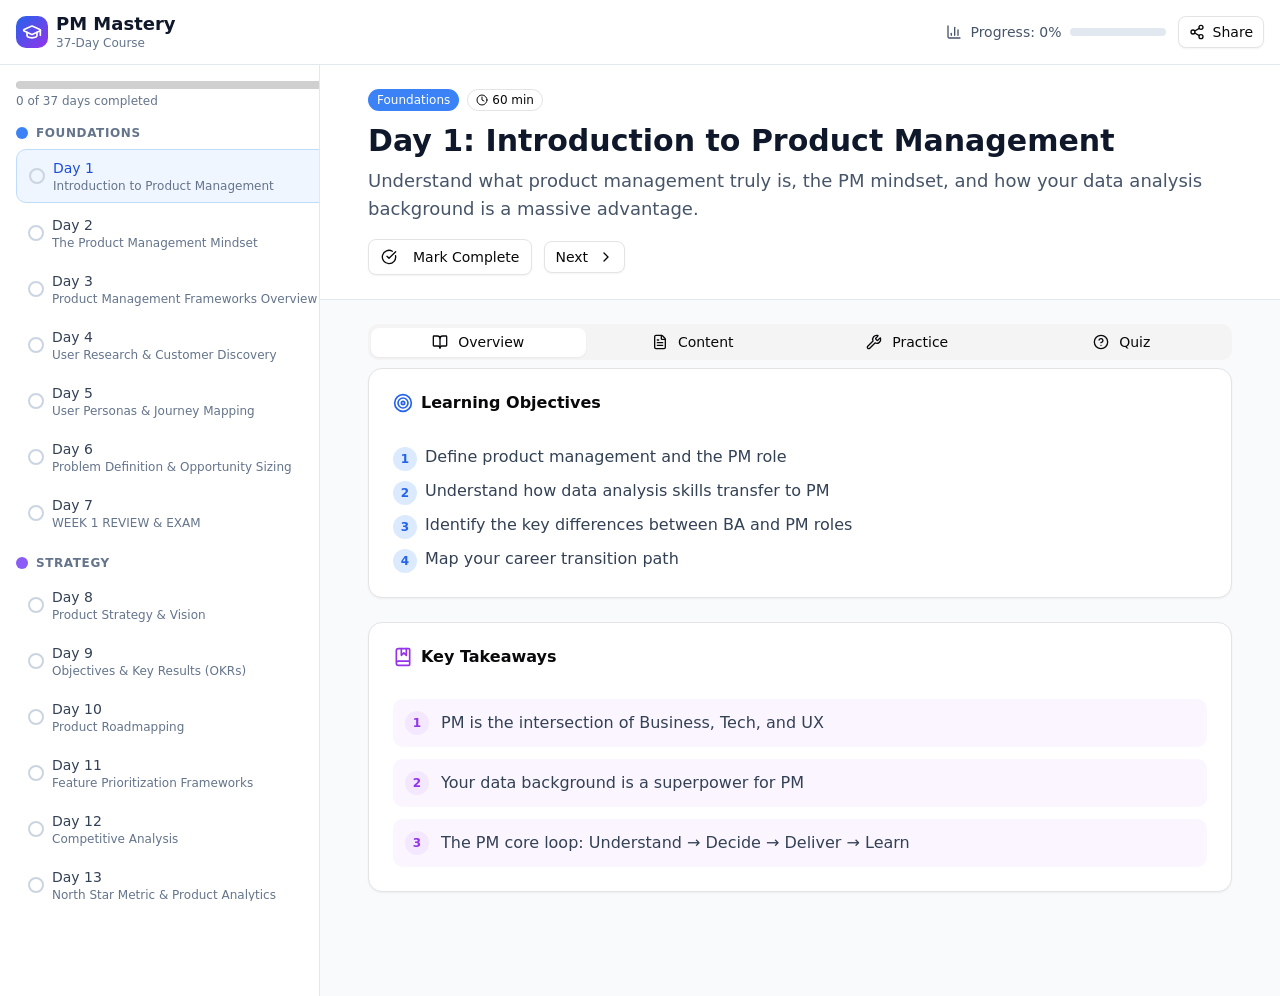
==== commit 51ba9d05: "Content-hash asset filenames so updates reach returning visitors The bundle kept a fixed filename ac" ====
--- a/index.html
+++ b/index.html
@@ -7,8 +7,8 @@
     <meta property="og:description" content="Free self-paced PM course: 37 days of lessons, curated resources, practical exercises, and quizzes. Runs entirely in your browser."/>
     <meta property="og:type" content="website"/>
     <link rel="icon" href="data:image/svg+xml,%3Csvg xmlns='http://www.w3.org/2000/svg' viewBox='0 0 100 100'%3E%3Ctext y='.9em' font-size='90'%3E%F0%9F%8E%93%3C/text%3E%3C/svg%3E"/>
-    <script type="module" crossorigin="" src="./assets/index-C3Yil7Fw.js"></script>
-    <link rel="stylesheet" crossorigin="" href="./assets/index-BgLA3xkX.css"/>
+    <script type="module" crossorigin="" src="./assets/index-8030b4be.js"></script>
+    <link rel="stylesheet" crossorigin="" href="./assets/index-31ed20f1.css"/>
   </head>
   <body>
     <div id="root"></div>
--- a/assets/index-31ed20f1.css
+++ b/assets/index-31ed20f1.css
@@ -0,0 +1 @@
+*,:before,:after{--tw-border-spacing-x: 0;--tw-border-spacing-y: 0;--tw-translate-x: 0;--tw-translate-y: 0;--tw-rotate: 0;--tw-skew-x: 0;--tw-skew-y: 0;--tw-scale-x: 1;--tw-scale-y: 1;--tw-pan-x: ;--tw-pan-y: ;--tw-pinch-zoom: ;--tw-scroll-snap-strictness: proximity;--tw-gradient-from-position: ;--tw-gradient-via-position: ;--tw-gradient-to-position: ;--tw-ordinal: ;--tw-slashed-zero: ;--tw-numeric-figure: ;--tw-numeric-spacing: ;--tw-numeric-fraction: ;--tw-ring-inset: ;--tw-ring-offset-width: 0px;--tw-ring-offset-color: #fff;--tw-ring-color: rgb(59 130 246 / .5);--tw-ring-offset-shadow: 0 0 #0000;--tw-ring-shadow: 0 0 #0000;--tw-shadow: 0 0 #0000;--tw-shadow-colored: 0 0 #0000;--tw-blur: ;--tw-brightness: ;--tw-contrast: ;--tw-grayscale: ;--tw-hue-rotate: ;--tw-invert: ;--tw-saturate: ;--tw-sepia: ;--tw-drop-shadow: ;--tw-backdrop-blur: ;--tw-backdrop-brightness: ;--tw-backdrop-contrast: ;--tw-backdrop-grayscale: ;--tw-backdrop-hue-rotate: ;--tw-backdrop-invert: ;--tw-backdrop-opacity: ;--tw-backdrop-saturate: ;--tw-backdrop-sepia: ;--tw-contain-size: ;--tw-contain-layout: ;--tw-contain-paint: ;--tw-contain-style: }::backdrop{--tw-border-spacing-x: 0;--tw-border-spacing-y: 0;--tw-translate-x: 0;--tw-translate-y: 0;--tw-rotate: 0;--tw-skew-x: 0;--tw-skew-y: 0;--tw-scale-x: 1;--tw-scale-y: 1;--tw-pan-x: ;--tw-pan-y: ;--tw-pinch-zoom: ;--tw-scroll-snap-strictness: proximity;--tw-gradient-from-position: ;--tw-gradient-via-position: ;--tw-gradient-to-position: ;--tw-ordinal: ;--tw-slashed-zero: ;--tw-numeric-figure: ;--tw-numeric-spacing: ;--tw-numeric-fraction: ;--tw-ring-inset: ;--tw-ring-offset-width: 0px;--tw-ring-offset-color: #fff;--tw-ring-color: rgb(59 130 246 / .5);--tw-ring-offset-shadow: 0 0 #0000;--tw-ring-shadow: 0 0 #0000;--tw-shadow: 0 0 #0000;--tw-shadow-colored: 0 0 #0000;--tw-blur: ;--tw-brightness: ;--tw-contrast: ;--tw-grayscale: ;--tw-hue-rotate: ;--tw-invert: ;--tw-saturate: ;--tw-sepia: ;--tw-drop-shadow: ;--tw-backdrop-blur: ;--tw-backdrop-brightness: ;--tw-backdrop-contrast: ;--tw-backdrop-grayscale: ;--tw-backdrop-hue-rotate: ;--tw-backdrop-invert: ;--tw-backdrop-opacity: ;--tw-backdrop-saturate: ;--tw-backdrop-sepia: ;--tw-contain-size: ;--tw-contain-layout: ;--tw-contain-paint: ;--tw-contain-style: }*,:before,:after{box-sizing:border-box;border-width:0;border-style:solid;border-color:#e5e7eb}:before,:after{--tw-content: ""}html,:host{line-height:1.5;-webkit-text-size-adjust:100%;-moz-tab-size:4;-o-tab-size:4;tab-size:4;font-family:ui-sans-serif,system-ui,sans-serif,"Apple Color Emoji","Segoe UI Emoji",Segoe UI Symbol,"Noto Color Emoji";font-feature-settings:normal;font-variation-settings:normal;-webkit-tap-highlight-color:transparent}body{margin:0;line-height:inherit}hr{height:0;color:inherit;border-top-width:1px}abbr:where([title]){-webkit-text-decoration:underline dotted;text-decoration:underline dotted}h1,h2,h3,h4,h5,h6{font-size:inherit;font-weight:inherit}a{color:inherit;text-decoration:inherit}b,strong{font-weight:bolder}code,kbd,samp,pre{font-family:ui-monospace,SFMono-Regular,Menlo,Monaco,Consolas,Liberation Mono,Courier New,monospace;font-feature-settings:normal;font-variation-settings:normal;font-size:1em}small{font-size:80%}sub,sup{font-size:75%;line-height:0;position:relative;vertical-align:baseline}sub{bottom:-.25em}sup{top:-.5em}table{text-indent:0;border-color:inherit;border-collapse:collapse}button,input,optgroup,select,textarea{font-family:inherit;font-feature-settings:inherit;font-variation-settings:inherit;font-size:100%;font-weight:inherit;line-height:inherit;letter-spacing:inherit;color:inherit;margin:0;padding:0}button,select{text-transform:none}button,input:where([type=button]),input:where([type=reset]),input:where([type=submit]){-webkit-appearance:button;background-color:transparent;background-image:none}:-moz-focusring{outline:auto}:-moz-ui-invalid{box-shadow:none}progress{vertical-align:baseline}::-webkit-inner-spin-button,::-webkit-outer-spin-button{height:auto}[type=search]{-webkit-appearance:textfield;outline-offset:-2px}::-webkit-search-decoration{-webkit-appearance:none}::-webkit-file-upload-button{-webkit-appearance:button;font:inherit}summary{display:list-item}blockquote,dl,dd,h1,h2,h3,h4,h5,h6,hr,figure,p,pre{margin:0}fieldset{margin:0;padding:0}legend{padding:0}ol,ul,menu{list-style:none;margin:0;padding:0}dialog{padding:0}textarea{resize:vertical}input::-moz-placeholder,textarea::-moz-placeholder{opacity:1;color:#9ca3af}input::placeholder,textarea::placeholder{opacity:1;color:#9ca3af}button,[role=button]{cursor:pointer}:disabled{cursor:default}img,svg,video,canvas,audio,iframe,embed,object{display:block;vertical-align:middle}img,video{max-width:100%;height:auto}[hidden]:where(:not([hidden=until-found])){display:none}:root{--background: 0 0% 100%;--foreground: 240 10% 3.9%;--card: 0 0% 100%;--card-foreground: 240 10% 3.9%;--popover: 0 0% 100%;--popover-foreground: 240 10% 3.9%;--primary: 240 5.9% 10%;--primary-foreground: 0 0% 98%;--secondary: 240 4.8% 95.9%;--secondary-foreground: 240 5.9% 10%;--muted: 240 4.8% 95.9%;--muted-foreground: 240 3.8% 46.1%;--accent: 240 4.8% 95.9%;--accent-foreground: 240 5.9% 10%;--destructive: 0 84.2% 60.2%;--destructive-foreground: 0 0% 98%;--border: 240 5.9% 90%;--input: 240 5.9% 90%;--ring: 240 5.9% 10%;--radius: .625rem;--sidebar-background: 0 0% 98%;--sidebar-foreground: 240 5.3% 26.1%;--sidebar-primary: 240 5.9% 10%;--sidebar-primary-foreground: 0 0% 98%;--sidebar-accent: 240 4.8% 95.9%;--sidebar-accent-foreground: 240 5.9% 10%;--sidebar-border: 220 13% 91%;--sidebar-ring: 217.2 91.2% 59.8%}.dark{--background: 240 10% 3.9%;--foreground: 0 0% 98%;--card: 240 10% 3.9%;--card-foreground: 0 0% 98%;--popover: 240 10% 3.9%;--popover-foreground: 0 0% 98%;--primary: 0 0% 98%;--primary-foreground: 240 5.9% 10%;--secondary: 240 3.7% 15.9%;--secondary-foreground: 0 0% 98%;--muted: 240 3.7% 15.9%;--muted-foreground: 240 5% 64.9%;--accent: 240 3.7% 15.9%;--accent-foreground: 0 0% 98%;--destructive: 0 62.8% 30.6%;--destructive-foreground: 0 0% 98%;--border: 240 3.7% 15.9%;--input: 240 3.7% 15.9%;--ring: 240 4.9% 83.9%;--sidebar-background: 240 5.9% 10%;--sidebar-foreground: 240 4.8% 95.9%;--sidebar-primary: 224.3 76.3% 48%;--sidebar-primary-foreground: 0 0% 100%;--sidebar-accent: 240 3.7% 15.9%;--sidebar-accent-foreground: 240 4.8% 95.9%;--sidebar-border: 240 3.7% 15.9%;--sidebar-ring: 217.2 91.2% 59.8%}*{border-color:hsl(var(--border))}body{background-color:hsl(var(--background));color:hsl(var(--foreground))}.sr-only{position:absolute;width:1px;height:1px;padding:0;margin:-1px;overflow:hidden;clip:rect(0,0,0,0);white-space:nowrap;border-width:0}.pointer-events-none{pointer-events:none}.visible{visibility:visible}.invisible{visibility:hidden}.fixed{position:fixed}.absolute{position:absolute}.relative{position:relative}.sticky{position:sticky}.inset-0{inset:0}.inset-x-0{left:0;right:0}.inset-y-0{top:0;bottom:0}.-bottom-12{bottom:-3rem}.-left-12{left:-3rem}.-right-12{right:-3rem}.-top-12{top:-3rem}.bottom-0{bottom:0}.left-0{left:0}.left-1\/2{left:50%}.left-2{left:.5rem}.left-\[50\%\]{left:50%}.right-0{right:0}.right-1{right:.25rem}.right-2{right:.5rem}.right-3{right:.75rem}.right-4{right:1rem}.top-0{top:0}.top-1\.5{top:.375rem}.top-1\/2{top:50%}.top-16{top:4rem}.top-3\.5{top:.875rem}.top-4{top:1rem}.top-\[1px\]{top:1px}.top-\[50\%\]{top:50%}.top-\[60\%\]{top:60%}.top-full{top:100%}.isolate{isolation:isolate}.z-10{z-index:10}.z-20{z-index:20}.z-40{z-index:40}.z-50{z-index:50}.z-\[1\]{z-index:1}.order-first{order:-9999}.order-last{order:9999}.col-start-2{grid-column-start:2}.row-span-2{grid-row:span 2 / span 2}.row-start-1{grid-row-start:1}.\!m-0{margin:0!important}.-mx-1{margin-left:-.25rem;margin-right:-.25rem}.-my-2{margin-top:-.5rem;margin-bottom:-.5rem}.mx-2{margin-left:.5rem;margin-right:.5rem}.mx-3\.5{margin-left:.875rem;margin-right:.875rem}.mx-auto{margin-left:auto;margin-right:auto}.my-0{margin-top:0;margin-bottom:0}.my-0\.5{margin-top:.125rem;margin-bottom:.125rem}.my-1{margin-top:.25rem;margin-bottom:.25rem}.-ml-4{margin-left:-1rem}.-mt-4{margin-top:-1rem}.mb-2{margin-bottom:.5rem}.mb-3{margin-bottom:.75rem}.mb-4{margin-bottom:1rem}.mb-6{margin-bottom:1.5rem}.ml-1{margin-left:.25rem}.ml-4{margin-left:1rem}.ml-auto{margin-left:auto}.mr-1{margin-right:.25rem}.mr-2{margin-right:.5rem}.mt-0\.5{margin-top:.125rem}.mt-1{margin-top:.25rem}.mt-1\.5{margin-top:.375rem}.mt-2{margin-top:.5rem}.mt-3{margin-top:.75rem}.mt-4{margin-top:1rem}.mt-auto{margin-top:auto}.line-clamp-1{overflow:hidden;display:-webkit-box;-webkit-box-orient:vertical;-webkit-line-clamp:1}.line-clamp-2{overflow:hidden;display:-webkit-box;-webkit-box-orient:vertical;-webkit-line-clamp:2}.block{display:block}.inline-block{display:inline-block}.flex{display:flex}.inline-flex{display:inline-flex}.table{display:table}.table-caption{display:table-caption}.table-cell{display:table-cell}.table-row{display:table-row}.grid{display:grid}.hidden{display:none}.aspect-square{aspect-ratio:1 / 1}.aspect-video{aspect-ratio:16 / 9}.size-10{width:2.5rem;height:2.5rem}.size-2{width:.5rem;height:.5rem}.size-2\.5{width:.625rem;height:.625rem}.size-3{width:.75rem;height:.75rem}.size-3\.5{width:.875rem;height:.875rem}.size-4{width:1rem;height:1rem}.size-6{width:1.5rem;height:1.5rem}.size-7{width:1.75rem;height:1.75rem}.size-8{width:2rem;height:2rem}.size-9{width:2.25rem;height:2.25rem}.size-auto{width:auto;height:auto}.size-full{width:100%;height:100%}.h-1\.5{height:.375rem}.h-10{height:2.5rem}.h-12{height:3rem}.h-16{height:4rem}.h-2{height:.5rem}.h-2\.5{height:.625rem}.h-3{height:.75rem}.h-4{height:1rem}.h-5{height:1.25rem}.h-6{height:1.5rem}.h-7{height:1.75rem}.h-8{height:2rem}.h-9{height:2.25rem}.h-\[1\.15rem\]{height:1.15rem}.h-\[calc\(100\%-1px\)\]{height:calc(100% - 1px)}.h-\[calc\(100vh-64px\)\]{height:calc(100vh - 64px)}.h-\[var\(--radix-navigation-menu-viewport-height\)\]{height:var(--radix-navigation-menu-viewport-height)}.h-\[var\(--radix-select-trigger-height\)\]{height:var(--radix-select-trigger-height)}.h-auto{height:auto}.h-full{height:100%}.h-px{height:1px}.h-svh{height:100svh}.max-h-\[300px\]{max-height:300px}.min-h-0{min-height:0px}.min-h-16{min-height:4rem}.min-h-4{min-height:1rem}.min-h-screen{min-height:100vh}.min-h-svh{min-height:100svh}.w-0{width:0px}.w-1{width:.25rem}.w-1\.5{width:.375rem}.w-16{width:4rem}.w-2{width:.5rem}.w-2\.5{width:.625rem}.w-24{width:6rem}.w-3{width:.75rem}.w-3\/4{width:75%}.w-4{width:1rem}.w-5{width:1.25rem}.w-6{width:1.5rem}.w-64{width:16rem}.w-72{width:18rem}.w-8{width:2rem}.w-80{width:20rem}.w-9{width:2.25rem}.w-\[100px\]{width:100px}.w-auto{width:auto}.w-fit{width:-moz-fit-content;width:fit-content}.w-full{width:100%}.w-max{width:-moz-max-content;width:max-content}.w-px{width:1px}.min-w-0{min-width:0px}.min-w-10{min-width:2.5rem}.min-w-5{min-width:1.25rem}.min-w-8{min-width:2rem}.min-w-9{min-width:2.25rem}.min-w-\[12rem\]{min-width:12rem}.min-w-\[8rem\]{min-width:8rem}.min-w-\[var\(--radix-select-trigger-width\)\]{min-width:var(--radix-select-trigger-width)}.max-w-4xl{max-width:56rem}.max-w-7xl{max-width:80rem}.max-w-\[calc\(100\%-2rem\)\]{max-width:calc(100% - 2rem)}.max-w-max{max-width:-moz-max-content;max-width:max-content}.max-w-sm{max-width:24rem}.flex-1{flex:1 1 0%}.shrink-0{flex-shrink:0}.grow{flex-grow:1}.grow-0{flex-grow:0}.basis-full{flex-basis:100%}.caption-bottom{caption-side:bottom}.border-collapse{border-collapse:collapse}.-translate-x-1\/2{--tw-translate-x: -50%;transform:translate(var(--tw-translate-x),var(--tw-translate-y)) rotate(var(--tw-rotate)) skew(var(--tw-skew-x)) skewY(var(--tw-skew-y)) scaleX(var(--tw-scale-x)) scaleY(var(--tw-scale-y))}.-translate-x-px{--tw-translate-x: -1px;transform:translate(var(--tw-translate-x),var(--tw-translate-y)) rotate(var(--tw-rotate)) skew(var(--tw-skew-x)) skewY(var(--tw-skew-y)) scaleX(var(--tw-scale-x)) scaleY(var(--tw-scale-y))}.-translate-y-1\/2{--tw-translate-y: -50%;transform:translate(var(--tw-translate-x),var(--tw-translate-y)) rotate(var(--tw-rotate)) skew(var(--tw-skew-x)) skewY(var(--tw-skew-y)) scaleX(var(--tw-scale-x)) scaleY(var(--tw-scale-y))}.translate-x-\[-50\%\]{--tw-translate-x: -50%;transform:translate(var(--tw-translate-x),var(--tw-translate-y)) rotate(var(--tw-rotate)) skew(var(--tw-skew-x)) skewY(var(--tw-skew-y)) scaleX(var(--tw-scale-x)) scaleY(var(--tw-scale-y))}.translate-x-px{--tw-translate-x: 1px;transform:translate(var(--tw-translate-x),var(--tw-translate-y)) rotate(var(--tw-rotate)) skew(var(--tw-skew-x)) skewY(var(--tw-skew-y)) scaleX(var(--tw-scale-x)) scaleY(var(--tw-scale-y))}.translate-y-0\.5{--tw-translate-y: .125rem;transform:translate(var(--tw-translate-x),var(--tw-translate-y)) rotate(var(--tw-rotate)) skew(var(--tw-skew-x)) skewY(var(--tw-skew-y)) scaleX(var(--tw-scale-x)) scaleY(var(--tw-scale-y))}.translate-y-\[-50\%\]{--tw-translate-y: -50%;transform:translate(var(--tw-translate-x),var(--tw-translate-y)) rotate(var(--tw-rotate)) skew(var(--tw-skew-x)) skewY(var(--tw-skew-y)) scaleX(var(--tw-scale-x)) scaleY(var(--tw-scale-y))}.translate-y-\[calc\(-50\%_-_2px\)\]{--tw-translate-y: calc(-50% - 2px) ;transform:translate(var(--tw-translate-x),var(--tw-translate-y)) rotate(var(--tw-rotate)) skew(var(--tw-skew-x)) skewY(var(--tw-skew-y)) scaleX(var(--tw-scale-x)) scaleY(var(--tw-scale-y))}.rotate-45{--tw-rotate: 45deg;transform:translate(var(--tw-translate-x),var(--tw-translate-y)) rotate(var(--tw-rotate)) skew(var(--tw-skew-x)) skewY(var(--tw-skew-y)) scaleX(var(--tw-scale-x)) scaleY(var(--tw-scale-y))}.rotate-90{--tw-rotate: 90deg;transform:translate(var(--tw-translate-x),var(--tw-translate-y)) rotate(var(--tw-rotate)) skew(var(--tw-skew-x)) skewY(var(--tw-skew-y)) scaleX(var(--tw-scale-x)) scaleY(var(--tw-scale-y))}.transform{transform:translate(var(--tw-translate-x),var(--tw-translate-y)) rotate(var(--tw-rotate)) skew(var(--tw-skew-x)) skewY(var(--tw-skew-y)) scaleX(var(--tw-scale-x)) scaleY(var(--tw-scale-y))}@keyframes caret-blink{0%,70%,to{opacity:1}20%,50%{opacity:0}}.animate-caret-blink{animation:caret-blink 1.25s ease-out infinite}@keyframes pulse{50%{opacity:.5}}.animate-pulse{animation:pulse 2s cubic-bezier(.4,0,.6,1) infinite}@keyframes spin{to{transform:rotate(360deg)}}.animate-spin{animation:spin 1s linear infinite}.cursor-default{cursor:default}.cursor-text{cursor:text}.touch-none{touch-action:none}.select-none{-webkit-user-select:none;-moz-user-select:none;user-select:none}.resize-none{resize:none}.scroll-my-1{scroll-margin-top:.25rem;scroll-margin-bottom:.25rem}.scroll-py-1{scroll-padding-top:.25rem;scroll-padding-bottom:.25rem}.list-disc{list-style-type:disc}.list-none{list-style-type:none}.auto-rows-min{grid-auto-rows:min-content}.grid-cols-2{grid-template-columns:repeat(2,minmax(0,1fr))}.grid-cols-4{grid-template-columns:repeat(4,minmax(0,1fr))}.grid-cols-\[0_1fr\]{grid-template-columns:0 1fr}.grid-rows-\[auto_auto\]{grid-template-rows:auto auto}.flex-row{flex-direction:row}.flex-col{flex-direction:column}.flex-col-reverse{flex-direction:column-reverse}.flex-wrap{flex-wrap:wrap}.place-content-center{place-content:center}.items-start{align-items:flex-start}.items-end{align-items:flex-end}.items-center{align-items:center}.items-stretch{align-items:stretch}.justify-start{justify-content:flex-start}.justify-center{justify-content:center}.justify-between{justify-content:space-between}.justify-items-start{justify-items:start}.gap-0\.5{gap:.125rem}.gap-1{gap:.25rem}.gap-1\.5{gap:.375rem}.gap-2{gap:.5rem}.gap-2\.5{gap:.625rem}.gap-3{gap:.75rem}.gap-4{gap:1rem}.gap-6{gap:1.5rem}.gap-7{gap:1.75rem}.gap-\[--spacing\(var\(--gap\)\)\]{gap:var(--spacing(var(--gap)))}.gap-y-0\.5{row-gap:.125rem}.space-y-1>:not([hidden])~:not([hidden]){--tw-space-y-reverse: 0;margin-top:calc(.25rem * calc(1 - var(--tw-space-y-reverse)));margin-bottom:calc(.25rem * var(--tw-space-y-reverse))}.space-y-2>:not([hidden])~:not([hidden]){--tw-space-y-reverse: 0;margin-top:calc(.5rem * calc(1 - var(--tw-space-y-reverse)));margin-bottom:calc(.5rem * var(--tw-space-y-reverse))}.space-y-3>:not([hidden])~:not([hidden]){--tw-space-y-reverse: 0;margin-top:calc(.75rem * calc(1 - var(--tw-space-y-reverse)));margin-bottom:calc(.75rem * var(--tw-space-y-reverse))}.space-y-4>:not([hidden])~:not([hidden]){--tw-space-y-reverse: 0;margin-top:calc(1rem * calc(1 - var(--tw-space-y-reverse)));margin-bottom:calc(1rem * var(--tw-space-y-reverse))}.space-y-6>:not([hidden])~:not([hidden]){--tw-space-y-reverse: 0;margin-top:calc(1.5rem * calc(1 - var(--tw-space-y-reverse)));margin-bottom:calc(1.5rem * var(--tw-space-y-reverse))}.self-start{align-self:flex-start}.self-stretch{align-self:stretch}.justify-self-end{justify-self:end}.overflow-auto{overflow:auto}.overflow-hidden{overflow:hidden}.overflow-x-auto{overflow-x:auto}.overflow-y-auto{overflow-y:auto}.overflow-x-hidden{overflow-x:hidden}.truncate{overflow:hidden;text-overflow:ellipsis;white-space:nowrap}.whitespace-nowrap{white-space:nowrap}.whitespace-pre-wrap{white-space:pre-wrap}.text-balance{text-wrap:balance}.break-words{overflow-wrap:break-word}.rounded-\[2px\]{border-radius:2px}.rounded-\[4px\]{border-radius:4px}.rounded-\[calc\(var\(--radius\)-5px\)\]{border-radius:calc(var(--radius) - 5px)}.rounded-\[inherit\]{border-radius:inherit}.rounded-full{border-radius:9999px}.rounded-lg{border-radius:var(--radius)}.rounded-md{border-radius:calc(var(--radius) - 2px)}.rounded-none{border-radius:0}.rounded-sm{border-radius:calc(var(--radius) - 4px)}.rounded-xl{border-radius:calc(var(--radius) + 4px)}.rounded-xs{border-radius:calc(var(--radius) - 6px)}.rounded-l-md{border-top-left-radius:calc(var(--radius) - 2px);border-bottom-left-radius:calc(var(--radius) - 2px)}.rounded-r-md{border-top-right-radius:calc(var(--radius) - 2px);border-bottom-right-radius:calc(var(--radius) - 2px)}.rounded-tl-sm{border-top-left-radius:calc(var(--radius) - 4px)}.border{border-width:1px}.border-0{border-width:0px}.border-2{border-width:2px}.border-\[1\.5px\]{border-width:1.5px}.border-y{border-top-width:1px;border-bottom-width:1px}.border-b{border-bottom-width:1px}.border-l{border-left-width:1px}.border-r{border-right-width:1px}.border-t{border-top-width:1px}.border-dashed{border-style:dashed}.border-blue-200{--tw-border-opacity: 1;border-color:rgb(191 219 254 / var(--tw-border-opacity, 1))}.border-blue-500{--tw-border-opacity: 1;border-color:rgb(59 130 246 / var(--tw-border-opacity, 1))}.border-border{border-color:hsl(var(--border))}.border-border\/50{border-color:hsl(var(--border) / .5)}.border-green-200{--tw-border-opacity: 1;border-color:rgb(187 247 208 / var(--tw-border-opacity, 1))}.border-input{border-color:hsl(var(--input))}.border-primary{border-color:hsl(var(--primary))}.border-red-200{--tw-border-opacity: 1;border-color:rgb(254 202 202 / var(--tw-border-opacity, 1))}.border-sidebar-border{border-color:hsl(var(--sidebar-border))}.border-slate-200{--tw-border-opacity: 1;border-color:rgb(226 232 240 / var(--tw-border-opacity, 1))}.border-slate-300{--tw-border-opacity: 1;border-color:rgb(203 213 225 / var(--tw-border-opacity, 1))}.border-transparent{border-color:transparent}.border-l-transparent{border-left-color:transparent}.border-t-transparent{border-top-color:transparent}.bg-accent{background-color:hsl(var(--accent))}.bg-amber-50{--tw-bg-opacity: 1;background-color:rgb(255 251 235 / var(--tw-bg-opacity, 1))}.bg-background{background-color:hsl(var(--background))}.bg-black\/50{background-color:#00000080}.bg-blue-100{--tw-bg-opacity: 1;background-color:rgb(219 234 254 / var(--tw-bg-opacity, 1))}.bg-blue-400{--tw-bg-opacity: 1;background-color:rgb(96 165 250 / var(--tw-bg-opacity, 1))}.bg-blue-50{--tw-bg-opacity: 1;background-color:rgb(239 246 255 / var(--tw-bg-opacity, 1))}.bg-border{background-color:hsl(var(--border))}.bg-card{background-color:hsl(var(--card))}.bg-destructive{--tw-bg-opacity: 1;background-color:hsl(var(--destructive) / var(--tw-bg-opacity, 1))}.bg-foreground{background-color:hsl(var(--foreground))}.bg-green-50{--tw-bg-opacity: 1;background-color:rgb(240 253 244 / var(--tw-bg-opacity, 1))}.bg-green-50\/50{background-color:#f0fdf480}.bg-green-600{--tw-bg-opacity: 1;background-color:rgb(22 163 74 / var(--tw-bg-opacity, 1))}.bg-input{background-color:hsl(var(--input))}.bg-muted{background-color:hsl(var(--muted))}.bg-muted\/50{background-color:hsl(var(--muted) / .5)}.bg-popover{background-color:hsl(var(--popover))}.bg-primary{background-color:hsl(var(--primary))}.bg-primary\/20{background-color:hsl(var(--primary) / .2)}.bg-purple-100{--tw-bg-opacity: 1;background-color:rgb(243 232 255 / var(--tw-bg-opacity, 1))}.bg-purple-50{--tw-bg-opacity: 1;background-color:rgb(250 245 255 / var(--tw-bg-opacity, 1))}.bg-red-400{--tw-bg-opacity: 1;background-color:rgb(248 113 113 / var(--tw-bg-opacity, 1))}.bg-red-50\/50{background-color:#fef2f280}.bg-secondary{background-color:hsl(var(--secondary))}.bg-sidebar{background-color:hsl(var(--sidebar-background))}.bg-sidebar-border{background-color:hsl(var(--sidebar-border))}.bg-slate-200{--tw-bg-opacity: 1;background-color:rgb(226 232 240 / var(--tw-bg-opacity, 1))}.bg-slate-50{--tw-bg-opacity: 1;background-color:rgb(248 250 252 / var(--tw-bg-opacity, 1))}.bg-transparent{background-color:transparent}.bg-white{--tw-bg-opacity: 1;background-color:rgb(255 255 255 / var(--tw-bg-opacity, 1))}.bg-gradient-to-br{background-image:linear-gradient(to bottom right,var(--tw-gradient-stops))}.bg-gradient-to-r{background-image:linear-gradient(to right,var(--tw-gradient-stops))}.from-blue-600{--tw-gradient-from: #2563eb var(--tw-gradient-from-position);--tw-gradient-to: rgb(37 99 235 / 0) var(--tw-gradient-to-position);--tw-gradient-stops: var(--tw-gradient-from), var(--tw-gradient-to)}.to-purple-600{--tw-gradient-to: #9333ea var(--tw-gradient-to-position)}.fill-current{fill:currentColor}.fill-foreground{fill:hsl(var(--foreground))}.fill-primary{fill:hsl(var(--primary))}.p-0{padding:0}.p-1{padding:.25rem}.p-2{padding:.5rem}.p-3{padding:.75rem}.p-4{padding:1rem}.p-6{padding:1.5rem}.p-\[3px\]{padding:3px}.p-px{padding:1px}.px-1{padding-left:.25rem;padding-right:.25rem}.px-1\.5{padding-left:.375rem;padding-right:.375rem}.px-2{padding-left:.5rem;padding-right:.5rem}.px-2\.5{padding-left:.625rem;padding-right:.625rem}.px-3{padding-left:.75rem;padding-right:.75rem}.px-4{padding-left:1rem;padding-right:1rem}.px-6{padding-left:1.5rem;padding-right:1.5rem}.py-0\.5{padding-top:.125rem;padding-bottom:.125rem}.py-1{padding-top:.25rem;padding-bottom:.25rem}.py-1\.5{padding-top:.375rem;padding-bottom:.375rem}.py-2{padding-top:.5rem;padding-bottom:.5rem}.py-3{padding-top:.75rem;padding-bottom:.75rem}.py-4{padding-top:1rem;padding-bottom:1rem}.py-6{padding-top:1.5rem;padding-bottom:1.5rem}.py-8{padding-top:2rem;padding-bottom:2rem}.pb-20{padding-bottom:5rem}.pb-3{padding-bottom:.75rem}.pb-4{padding-bottom:1rem}.pl-2{padding-left:.5rem}.pl-3{padding-left:.75rem}.pl-4{padding-left:1rem}.pl-8{padding-left:2rem}.pr-1{padding-right:.25rem}.pr-2{padding-right:.5rem}.pr-2\.5{padding-right:.625rem}.pr-3{padding-right:.75rem}.pr-8{padding-right:2rem}.pt-0{padding-top:0}.pt-3{padding-top:.75rem}.pt-4{padding-top:1rem}.text-left{text-align:left}.text-center{text-align:center}.align-middle{vertical-align:middle}.font-mono{font-family:ui-monospace,SFMono-Regular,Menlo,Monaco,Consolas,Liberation Mono,Courier New,monospace}.font-sans{font-family:ui-sans-serif,system-ui,sans-serif,"Apple Color Emoji","Segoe UI Emoji",Segoe UI Symbol,"Noto Color Emoji"}.text-2xl{font-size:1.5rem;line-height:2rem}.text-3xl{font-size:1.875rem;line-height:2.25rem}.text-\[0\.8rem\]{font-size:.8rem}.text-base{font-size:1rem;line-height:1.5rem}.text-lg{font-size:1.125rem;line-height:1.75rem}.text-sm{font-size:.875rem;line-height:1.25rem}.text-sm\/relaxed{font-size:.875rem;line-height:1.625}.text-xl{font-size:1.25rem;line-height:1.75rem}.text-xs{font-size:.75rem;line-height:1rem}.font-bold{font-weight:700}.font-medium{font-weight:500}.font-normal{font-weight:400}.font-semibold{font-weight:600}.uppercase{text-transform:uppercase}.tabular-nums{--tw-numeric-spacing: tabular-nums;font-variant-numeric:var(--tw-ordinal) var(--tw-slashed-zero) var(--tw-numeric-figure) var(--tw-numeric-spacing) var(--tw-numeric-fraction)}.leading-none{line-height:1}.leading-normal{line-height:1.5}.leading-snug{line-height:1.375}.leading-tight{line-height:1.25}.tracking-tight{letter-spacing:-.025em}.tracking-wider{letter-spacing:.05em}.tracking-widest{letter-spacing:.1em}.text-accent-foreground{color:hsl(var(--accent-foreground))}.text-amber-500{--tw-text-opacity: 1;color:rgb(245 158 11 / var(--tw-text-opacity, 1))}.text-amber-600{--tw-text-opacity: 1;color:rgb(217 119 6 / var(--tw-text-opacity, 1))}.text-background{color:hsl(var(--background))}.text-blue-600{--tw-text-opacity: 1;color:rgb(37 99 235 / var(--tw-text-opacity, 1))}.text-blue-700{--tw-text-opacity: 1;color:rgb(29 78 216 / var(--tw-text-opacity, 1))}.text-card-foreground{color:hsl(var(--card-foreground))}.text-current{color:currentColor}.text-destructive{--tw-text-opacity: 1;color:hsl(var(--destructive) / var(--tw-text-opacity, 1))}.text-foreground{color:hsl(var(--foreground))}.text-green-500{--tw-text-opacity: 1;color:rgb(34 197 94 / var(--tw-text-opacity, 1))}.text-green-600{--tw-text-opacity: 1;color:rgb(22 163 74 / var(--tw-text-opacity, 1))}.text-green-700{--tw-text-opacity: 1;color:rgb(21 128 61 / var(--tw-text-opacity, 1))}.text-muted-foreground{color:hsl(var(--muted-foreground))}.text-popover-foreground{color:hsl(var(--popover-foreground))}.text-primary{color:hsl(var(--primary))}.text-primary-foreground{color:hsl(var(--primary-foreground))}.text-purple-600{--tw-text-opacity: 1;color:rgb(147 51 234 / var(--tw-text-opacity, 1))}.text-red-600{--tw-text-opacity: 1;color:rgb(220 38 38 / var(--tw-text-opacity, 1))}.text-secondary-foreground{color:hsl(var(--secondary-foreground))}.text-sidebar-foreground{color:hsl(var(--sidebar-foreground))}.text-sidebar-foreground\/70{color:hsl(var(--sidebar-foreground) / .7)}.text-slate-400{--tw-text-opacity: 1;color:rgb(148 163 184 / var(--tw-text-opacity, 1))}.text-slate-500{--tw-text-opacity: 1;color:rgb(100 116 139 / var(--tw-text-opacity, 1))}.text-slate-600{--tw-text-opacity: 1;color:rgb(71 85 105 / var(--tw-text-opacity, 1))}.text-slate-700{--tw-text-opacity: 1;color:rgb(51 65 85 / var(--tw-text-opacity, 1))}.text-slate-900{--tw-text-opacity: 1;color:rgb(15 23 42 / var(--tw-text-opacity, 1))}.text-white{--tw-text-opacity: 1;color:rgb(255 255 255 / var(--tw-text-opacity, 1))}.underline-offset-4{text-underline-offset:4px}.opacity-0{opacity:0}.opacity-50{opacity:.5}.opacity-70{opacity:.7}.shadow{--tw-shadow: 0 1px 3px 0 rgb(0 0 0 / .1), 0 1px 2px -1px rgb(0 0 0 / .1);--tw-shadow-colored: 0 1px 3px 0 var(--tw-shadow-color), 0 1px 2px -1px var(--tw-shadow-color);box-shadow:var(--tw-ring-offset-shadow, 0 0 #0000),var(--tw-ring-shadow, 0 0 #0000),var(--tw-shadow)}.shadow-\[0_0_0_1px_hsl\(var\(--sidebar-border\)\)\]{--tw-shadow: 0 0 0 1px hsl(var(--sidebar-border));--tw-shadow-colored: 0 0 0 1px var(--tw-shadow-color);box-shadow:var(--tw-ring-offset-shadow, 0 0 #0000),var(--tw-ring-shadow, 0 0 #0000),var(--tw-shadow)}.shadow-lg{--tw-shadow: 0 10px 15px -3px rgb(0 0 0 / .1), 0 4px 6px -4px rgb(0 0 0 / .1);--tw-shadow-colored: 0 10px 15px -3px var(--tw-shadow-color), 0 4px 6px -4px var(--tw-shadow-color);box-shadow:var(--tw-ring-offset-shadow, 0 0 #0000),var(--tw-ring-shadow, 0 0 #0000),var(--tw-shadow)}.shadow-md{--tw-shadow: 0 4px 6px -1px rgb(0 0 0 / .1), 0 2px 4px -2px rgb(0 0 0 / .1);--tw-shadow-colored: 0 4px 6px -1px var(--tw-shadow-color), 0 2px 4px -2px var(--tw-shadow-color);box-shadow:var(--tw-ring-offset-shadow, 0 0 #0000),var(--tw-ring-shadow, 0 0 #0000),var(--tw-shadow)}.shadow-none{--tw-shadow: 0 0 #0000;--tw-shadow-colored: 0 0 #0000;box-shadow:var(--tw-ring-offset-shadow, 0 0 #0000),var(--tw-ring-shadow, 0 0 #0000),var(--tw-shadow)}.shadow-sm{--tw-shadow: 0 1px 2px 0 rgb(0 0 0 / .05);--tw-shadow-colored: 0 1px 2px 0 var(--tw-shadow-color);box-shadow:var(--tw-ring-offset-shadow, 0 0 #0000),var(--tw-ring-shadow, 0 0 #0000),var(--tw-shadow)}.shadow-xl{--tw-shadow: 0 20px 25px -5px rgb(0 0 0 / .1), 0 8px 10px -6px rgb(0 0 0 / .1);--tw-shadow-colored: 0 20px 25px -5px var(--tw-shadow-color), 0 8px 10px -6px var(--tw-shadow-color);box-shadow:var(--tw-ring-offset-shadow, 0 0 #0000),var(--tw-ring-shadow, 0 0 #0000),var(--tw-shadow)}.shadow-xs{--tw-shadow: 0 1px 2px 0 rgb(0 0 0 / .05);--tw-shadow-colored: 0 1px 2px 0 var(--tw-shadow-color);box-shadow:var(--tw-ring-offset-shadow, 0 0 #0000),var(--tw-ring-shadow, 0 0 #0000),var(--tw-shadow)}.outline-none{outline:2px solid transparent;outline-offset:2px}.outline{outline-style:solid}.ring-0{--tw-ring-offset-shadow: var(--tw-ring-inset) 0 0 0 var(--tw-ring-offset-width) var(--tw-ring-offset-color);--tw-ring-shadow: var(--tw-ring-inset) 0 0 0 calc(0px + var(--tw-ring-offset-width)) var(--tw-ring-color);box-shadow:var(--tw-ring-offset-shadow),var(--tw-ring-shadow),var(--tw-shadow, 0 0 #0000)}.ring-ring\/50{--tw-ring-color: hsl(var(--ring) / .5)}.ring-sidebar-ring{--tw-ring-color: hsl(var(--sidebar-ring))}.ring-offset-background{--tw-ring-offset-color: hsl(var(--background))}.filter{filter:var(--tw-blur) var(--tw-brightness) var(--tw-contrast) var(--tw-grayscale) var(--tw-hue-rotate) var(--tw-invert) var(--tw-saturate) var(--tw-sepia) var(--tw-drop-shadow)}.transition{transition-property:color,background-color,border-color,text-decoration-color,fill,stroke,opacity,box-shadow,transform,filter,backdrop-filter;transition-timing-function:cubic-bezier(.4,0,.2,1);transition-duration:.15s}.transition-\[color\,box-shadow\]{transition-property:color,box-shadow;transition-timing-function:cubic-bezier(.4,0,.2,1);transition-duration:.15s}.transition-\[left\,right\,width\]{transition-property:left,right,width;transition-timing-function:cubic-bezier(.4,0,.2,1);transition-duration:.15s}.transition-\[margin\,opacity\]{transition-property:margin,opacity;transition-timing-function:cubic-bezier(.4,0,.2,1);transition-duration:.15s}.transition-\[width\,height\,padding\]{transition-property:width,height,padding;transition-timing-function:cubic-bezier(.4,0,.2,1);transition-duration:.15s}.transition-\[width\]{transition-property:width;transition-timing-function:cubic-bezier(.4,0,.2,1);transition-duration:.15s}.transition-all{transition-property:all;transition-timing-function:cubic-bezier(.4,0,.2,1);transition-duration:.15s}.transition-colors{transition-property:color,background-color,border-color,text-decoration-color,fill,stroke;transition-timing-function:cubic-bezier(.4,0,.2,1);transition-duration:.15s}.transition-none{transition-property:none}.transition-opacity{transition-property:opacity;transition-timing-function:cubic-bezier(.4,0,.2,1);transition-duration:.15s}.transition-shadow{transition-property:box-shadow;transition-timing-function:cubic-bezier(.4,0,.2,1);transition-duration:.15s}.transition-transform{transition-property:transform;transition-timing-function:cubic-bezier(.4,0,.2,1);transition-duration:.15s}.duration-100{transition-duration:.1s}.duration-1000{transition-duration:1s}.duration-200{transition-duration:.2s}.duration-300{transition-duration:.3s}.ease-in-out{transition-timing-function:cubic-bezier(.4,0,.2,1)}.ease-linear{transition-timing-function:linear}@keyframes enter{0%{opacity:var(--tw-enter-opacity, 1);transform:translate3d(var(--tw-enter-translate-x, 0),var(--tw-enter-translate-y, 0),0) scale3d(var(--tw-enter-scale, 1),var(--tw-enter-scale, 1),var(--tw-enter-scale, 1)) rotate(var(--tw-enter-rotate, 0))}}@keyframes exit{to{opacity:var(--tw-exit-opacity, 1);transform:translate3d(var(--tw-exit-translate-x, 0),var(--tw-exit-translate-y, 0),0) scale3d(var(--tw-exit-scale, 1),var(--tw-exit-scale, 1),var(--tw-exit-scale, 1)) rotate(var(--tw-exit-rotate, 0))}}.animate-in{animation-name:enter;animation-duration:.15s;--tw-enter-opacity: initial;--tw-enter-scale: initial;--tw-enter-rotate: initial;--tw-enter-translate-x: initial;--tw-enter-translate-y: initial}.fade-in-0{--tw-enter-opacity: 0}.zoom-in-95{--tw-enter-scale: .95}.duration-100{animation-duration:.1s}.duration-1000{animation-duration:1s}.duration-200{animation-duration:.2s}.duration-300{animation-duration:.3s}.ease-in-out{animation-timing-function:cubic-bezier(.4,0,.2,1)}.ease-linear{animation-timing-function:linear}.running{animation-play-state:running}.\[--cell-size\:--spacing\(8\)\]{--cell-size: var(--spacing(8))}.selection\:bg-primary *::-moz-selection{background-color:hsl(var(--primary))}.selection\:bg-primary *::selection{background-color:hsl(var(--primary))}.selection\:text-primary-foreground *::-moz-selection{color:hsl(var(--primary-foreground))}.selection\:text-primary-foreground *::selection{color:hsl(var(--primary-foreground))}.selection\:bg-primary::-moz-selection{background-color:hsl(var(--primary))}.selection\:bg-primary::selection{background-color:hsl(var(--primary))}.selection\:text-primary-foreground::-moz-selection{color:hsl(var(--primary-foreground))}.selection\:text-primary-foreground::selection{color:hsl(var(--primary-foreground))}.file\:inline-flex::file-selector-button{display:inline-flex}.file\:h-7::file-selector-button{height:1.75rem}.file\:border-0::file-selector-button{border-width:0px}.file\:bg-transparent::file-selector-button{background-color:transparent}.file\:text-sm::file-selector-button{font-size:.875rem;line-height:1.25rem}.file\:font-medium::file-selector-button{font-weight:500}.file\:text-foreground::file-selector-button{color:hsl(var(--foreground))}.placeholder\:text-muted-foreground::-moz-placeholder{color:hsl(var(--muted-foreground))}.placeholder\:text-muted-foreground::placeholder{color:hsl(var(--muted-foreground))}.after\:absolute:after{content:var(--tw-content);position:absolute}.after\:-inset-2:after{content:var(--tw-content);inset:-.5rem}.after\:inset-y-0:after{content:var(--tw-content);top:0;bottom:0}.after\:left-1\/2:after{content:var(--tw-content);left:50%}.after\:w-1:after{content:var(--tw-content);width:.25rem}.after\:w-\[2px\]:after{content:var(--tw-content);width:2px}.after\:-translate-x-1\/2:after{content:var(--tw-content);--tw-translate-x: -50%;transform:translate(var(--tw-translate-x),var(--tw-translate-y)) rotate(var(--tw-rotate)) skew(var(--tw-skew-x)) skewY(var(--tw-skew-y)) scaleX(var(--tw-scale-x)) scaleY(var(--tw-scale-y))}.first\:rounded-l-md:first-child{border-top-left-radius:calc(var(--radius) - 2px);border-bottom-left-radius:calc(var(--radius) - 2px)}.first\:border-l:first-child{border-left-width:1px}.last\:mt-0:last-child{margin-top:0}.last\:rounded-r-md:last-child{border-top-right-radius:calc(var(--radius) - 2px);border-bottom-right-radius:calc(var(--radius) - 2px)}.last\:border-b-0:last-child{border-bottom-width:0px}.hover\:border-slate-300:hover{--tw-border-opacity: 1;border-color:rgb(203 213 225 / var(--tw-border-opacity, 1))}.hover\:bg-accent:hover{background-color:hsl(var(--accent))}.hover\:bg-destructive\/90:hover{background-color:hsl(var(--destructive) / .9)}.hover\:bg-green-700:hover{--tw-bg-opacity: 1;background-color:rgb(21 128 61 / var(--tw-bg-opacity, 1))}.hover\:bg-muted:hover{background-color:hsl(var(--muted))}.hover\:bg-muted\/50:hover{background-color:hsl(var(--muted) / .5)}.hover\:bg-primary\/90:hover{background-color:hsl(var(--primary) / .9)}.hover\:bg-secondary\/80:hover{background-color:hsl(var(--secondary) / .8)}.hover\:bg-sidebar-accent:hover{background-color:hsl(var(--sidebar-accent))}.hover\:bg-slate-50:hover{--tw-bg-opacity: 1;background-color:rgb(248 250 252 / var(--tw-bg-opacity, 1))}.hover\:from-blue-700:hover{--tw-gradient-from: #1d4ed8 var(--tw-gradient-from-position);--tw-gradient-to: rgb(29 78 216 / 0) var(--tw-gradient-to-position);--tw-gradient-stops: var(--tw-gradient-from), var(--tw-gradient-to)}.hover\:to-purple-700:hover{--tw-gradient-to: #7e22ce var(--tw-gradient-to-position)}.hover\:text-accent-foreground:hover{color:hsl(var(--accent-foreground))}.hover\:text-blue-800:hover{--tw-text-opacity: 1;color:rgb(30 64 175 / var(--tw-text-opacity, 1))}.hover\:text-foreground:hover{color:hsl(var(--foreground))}.hover\:text-muted-foreground:hover{color:hsl(var(--muted-foreground))}.hover\:text-red-800:hover{--tw-text-opacity: 1;color:rgb(153 27 27 / var(--tw-text-opacity, 1))}.hover\:text-sidebar-accent-foreground:hover{color:hsl(var(--sidebar-accent-foreground))}.hover\:underline:hover{text-decoration-line:underline}.hover\:opacity-100:hover{opacity:1}.hover\:shadow-\[0_0_0_1px_hsl\(var\(--sidebar-accent\)\)\]:hover{--tw-shadow: 0 0 0 1px hsl(var(--sidebar-accent));--tw-shadow-colored: 0 0 0 1px var(--tw-shadow-color);box-shadow:var(--tw-ring-offset-shadow, 0 0 #0000),var(--tw-ring-shadow, 0 0 #0000),var(--tw-shadow)}.hover\:ring-4:hover{--tw-ring-offset-shadow: var(--tw-ring-inset) 0 0 0 var(--tw-ring-offset-width) var(--tw-ring-offset-color);--tw-ring-shadow: var(--tw-ring-inset) 0 0 0 calc(4px + var(--tw-ring-offset-width)) var(--tw-ring-color);box-shadow:var(--tw-ring-offset-shadow),var(--tw-ring-shadow),var(--tw-shadow, 0 0 #0000)}.hover\:after\:bg-sidebar-border:hover:after{content:var(--tw-content);background-color:hsl(var(--sidebar-border))}.focus\:z-10:focus{z-index:10}.focus\:bg-accent:focus{background-color:hsl(var(--accent))}.focus\:text-accent-foreground:focus{color:hsl(var(--accent-foreground))}.focus\:ring-2:focus{--tw-ring-offset-shadow: var(--tw-ring-inset) 0 0 0 var(--tw-ring-offset-width) var(--tw-ring-offset-color);--tw-ring-shadow: var(--tw-ring-inset) 0 0 0 calc(2px + var(--tw-ring-offset-width)) var(--tw-ring-color);box-shadow:var(--tw-ring-offset-shadow),var(--tw-ring-shadow),var(--tw-shadow, 0 0 #0000)}.focus\:ring-ring:focus{--tw-ring-color: hsl(var(--ring))}.focus\:ring-offset-2:focus{--tw-ring-offset-width: 2px}.focus-visible\:z-10:focus-visible{z-index:10}.focus-visible\:border-ring:focus-visible{border-color:hsl(var(--ring))}.focus-visible\:outline-1:focus-visible{outline-width:1px}.focus-visible\:outline-ring:focus-visible{outline-color:hsl(var(--ring))}.focus-visible\:ring-0:focus-visible{--tw-ring-offset-shadow: var(--tw-ring-inset) 0 0 0 var(--tw-ring-offset-width) var(--tw-ring-offset-color);--tw-ring-shadow: var(--tw-ring-inset) 0 0 0 calc(0px + var(--tw-ring-offset-width)) var(--tw-ring-color);box-shadow:var(--tw-ring-offset-shadow),var(--tw-ring-shadow),var(--tw-shadow, 0 0 #0000)}.focus-visible\:ring-1:focus-visible{--tw-ring-offset-shadow: var(--tw-ring-inset) 0 0 0 var(--tw-ring-offset-width) var(--tw-ring-offset-color);--tw-ring-shadow: var(--tw-ring-inset) 0 0 0 calc(1px + var(--tw-ring-offset-width)) var(--tw-ring-color);box-shadow:var(--tw-ring-offset-shadow),var(--tw-ring-shadow),var(--tw-shadow, 0 0 #0000)}.focus-visible\:ring-2:focus-visible{--tw-ring-offset-shadow: var(--tw-ring-inset) 0 0 0 var(--tw-ring-offset-width) var(--tw-ring-offset-color);--tw-ring-shadow: var(--tw-ring-inset) 0 0 0 calc(2px + var(--tw-ring-offset-width)) var(--tw-ring-color);box-shadow:var(--tw-ring-offset-shadow),var(--tw-ring-shadow),var(--tw-shadow, 0 0 #0000)}.focus-visible\:ring-4:focus-visible{--tw-ring-offset-shadow: var(--tw-ring-inset) 0 0 0 var(--tw-ring-offset-width) var(--tw-ring-offset-color);--tw-ring-shadow: var(--tw-ring-inset) 0 0 0 calc(4px + var(--tw-ring-offset-width)) var(--tw-ring-color);box-shadow:var(--tw-ring-offset-shadow),var(--tw-ring-shadow),var(--tw-shadow, 0 0 #0000)}.focus-visible\:ring-\[3px\]:focus-visible{--tw-ring-offset-shadow: var(--tw-ring-inset) 0 0 0 var(--tw-ring-offset-width) var(--tw-ring-offset-color);--tw-ring-shadow: var(--tw-ring-inset) 0 0 0 calc(3px + var(--tw-ring-offset-width)) var(--tw-ring-color);box-shadow:var(--tw-ring-offset-shadow),var(--tw-ring-shadow),var(--tw-shadow, 0 0 #0000)}.focus-visible\:ring-destructive\/20:focus-visible{--tw-ring-color: hsl(var(--destructive) / .2)}.focus-visible\:ring-ring:focus-visible{--tw-ring-color: hsl(var(--ring))}.focus-visible\:ring-ring\/50:focus-visible{--tw-ring-color: hsl(var(--ring) / .5)}.focus-visible\:ring-offset-1:focus-visible{--tw-ring-offset-width: 1px}.active\:bg-sidebar-accent:active{background-color:hsl(var(--sidebar-accent))}.active\:text-sidebar-accent-foreground:active{color:hsl(var(--sidebar-accent-foreground))}.disabled\:pointer-events-none:disabled{pointer-events:none}.disabled\:cursor-not-allowed:disabled{cursor:not-allowed}.disabled\:opacity-50:disabled{opacity:.5}.group\/menu-item:focus-within .group-focus-within\/menu-item\:opacity-100{opacity:1}.group\/menu-item:hover .group-hover\/menu-item\:opacity-100{opacity:1}.peer\/menu-button:hover~.peer-hover\/menu-button\:text-sidebar-accent-foreground{color:hsl(var(--sidebar-accent-foreground))}.peer:disabled~.peer-disabled\:cursor-not-allowed{cursor:not-allowed}.peer:disabled~.peer-disabled\:opacity-50{opacity:.5}.has-\[\>button\]\:ml-\[-0\.45rem\]:has(>button){margin-left:-.45rem}.has-\[\>button\]\:mr-\[-0\.45rem\]:has(>button){margin-right:-.45rem}.has-\[\>kbd\]\:ml-\[-0\.35rem\]:has(>kbd){margin-left:-.35rem}.has-\[\>kbd\]\:mr-\[-0\.35rem\]:has(>kbd){margin-right:-.35rem}.has-\[\>\[data-align\=block-end\]\]\:h-auto:has(>[data-align=block-end]){height:auto}.has-\[\>\[data-align\=block-start\]\]\:h-auto:has(>[data-align=block-start]){height:auto}.has-\[\>textarea\]\:h-auto:has(>textarea){height:auto}.has-\[\>\[data-slot\=field\]\]\:w-full:has(>[data-slot=field]){width:100%}.has-\[\>svg\]\:grid-cols-\[calc\(var\(--spacing\)\*4\)_1fr\]:has(>svg){grid-template-columns:calc(var(--spacing) * 4) 1fr}.has-\[\>\[data-align\=block-end\]\]\:flex-col:has(>[data-align=block-end]){flex-direction:column}.has-\[\>\[data-align\=block-start\]\]\:flex-col:has(>[data-align=block-start]){flex-direction:column}.has-\[\>\[data-slot\=field\]\]\:flex-col:has(>[data-slot=field]){flex-direction:column}.has-\[\>\[data-slot\=field-content\]\]\:items-start:has(>[data-slot=field-content]){align-items:flex-start}.has-\[\>\[data-slot\=button-group\]\]\:gap-2:has(>[data-slot=button-group]){gap:.5rem}.has-\[\>\[data-slot\=checkbox-group\]\]\:gap-3:has(>[data-slot=checkbox-group]){gap:.75rem}.has-\[\>\[data-slot\=radio-group\]\]\:gap-3:has(>[data-slot=radio-group]){gap:.75rem}.has-\[\>svg\]\:gap-x-3:has(>svg){-moz-column-gap:.75rem;column-gap:.75rem}.has-\[\>\[data-slot\=field\]\]\:rounded-md:has(>[data-slot=field]){border-radius:calc(var(--radius) - 2px)}.has-\[\>\[data-slot\=field\]\]\:border:has(>[data-slot=field]){border-width:1px}.has-\[\[data-slot\=input-group-control\]\:focus-visible\]\:border-ring:has([data-slot=input-group-control]:focus-visible){border-color:hsl(var(--ring))}.has-\[\[data-slot\]\[aria-invalid\=true\]\]\:border-destructive:has([data-slot][aria-invalid=true]){--tw-border-opacity: 1;border-color:hsl(var(--destructive) / var(--tw-border-opacity, 1))}.has-\[\>svg\]\:p-0:has(>svg){padding:0}.has-\[\>svg\]\:px-2:has(>svg){padding-left:.5rem;padding-right:.5rem}.has-\[\>svg\]\:px-2\.5:has(>svg){padding-left:.625rem;padding-right:.625rem}.has-\[\>svg\]\:px-3:has(>svg){padding-left:.75rem;padding-right:.75rem}.has-\[\>svg\]\:px-4:has(>svg){padding-left:1rem;padding-right:1rem}.has-\[\[data-slot\=input-group-control\]\:focus-visible\]\:ring-\[3px\]:has([data-slot=input-group-control]:focus-visible){--tw-ring-offset-shadow: var(--tw-ring-inset) 0 0 0 var(--tw-ring-offset-width) var(--tw-ring-offset-color);--tw-ring-shadow: var(--tw-ring-inset) 0 0 0 calc(3px + var(--tw-ring-offset-width)) var(--tw-ring-color);box-shadow:var(--tw-ring-offset-shadow),var(--tw-ring-shadow),var(--tw-shadow, 0 0 #0000)}.has-\[\[data-slot\=input-group-control\]\:focus-visible\]\:ring-ring\/50:has([data-slot=input-group-control]:focus-visible){--tw-ring-color: hsl(var(--ring) / .5)}.has-\[\[data-slot\]\[aria-invalid\=true\]\]\:ring-destructive\/20:has([data-slot][aria-invalid=true]){--tw-ring-color: hsl(var(--destructive) / .2)}.group\/item:has([data-slot=item-description]) .group-has-\[\[data-slot\=item-description\]\]\/item\:translate-y-0\.5{--tw-translate-y: .125rem;transform:translate(var(--tw-translate-x),var(--tw-translate-y)) rotate(var(--tw-rotate)) skew(var(--tw-skew-x)) skewY(var(--tw-skew-y)) scaleX(var(--tw-scale-x)) scaleY(var(--tw-scale-y))}.group\/item:has([data-slot=item-description]) .group-has-\[\[data-slot\=item-description\]\]\/item\:self-start{align-self:flex-start}.group\/field:has([data-orientation=horizontal]) .group-has-\[\[data-orientation\=horizontal\]\]\/field\:text-balance{text-wrap:balance}.group\/input-group:has(>input) .group-has-\[\>input\]\/input-group\:pb-2\.5{padding-bottom:.625rem}.group\/input-group:has(>input) .group-has-\[\>input\]\/input-group\:pt-2\.5{padding-top:.625rem}.aria-disabled\:pointer-events-none[aria-disabled=true]{pointer-events:none}.aria-disabled\:opacity-50[aria-disabled=true]{opacity:.5}.aria-selected\:text-muted-foreground[aria-selected=true]{color:hsl(var(--muted-foreground))}.data-\[disabled\=true\]\:pointer-events-none[data-disabled=true],.data-\[disabled\]\:pointer-events-none[data-disabled]{pointer-events:none}.data-\[vaul-drawer-direction\=bottom\]\:inset-x-0[data-vaul-drawer-direction=bottom]{left:0;right:0}.data-\[vaul-drawer-direction\=left\]\:inset-y-0[data-vaul-drawer-direction=left],.data-\[vaul-drawer-direction\=right\]\:inset-y-0[data-vaul-drawer-direction=right]{top:0;bottom:0}.data-\[vaul-drawer-direction\=top\]\:inset-x-0[data-vaul-drawer-direction=top]{left:0;right:0}.data-\[vaul-drawer-direction\=bottom\]\:bottom-0[data-vaul-drawer-direction=bottom]{bottom:0}.data-\[vaul-drawer-direction\=left\]\:left-0[data-vaul-drawer-direction=left]{left:0}.data-\[vaul-drawer-direction\=right\]\:right-0[data-vaul-drawer-direction=right]{right:0}.data-\[vaul-drawer-direction\=top\]\:top-0[data-vaul-drawer-direction=top]{top:0}.data-\[active\=true\]\:z-10[data-active=true]{z-index:10}.data-\[vaul-drawer-direction\=bottom\]\:mt-24[data-vaul-drawer-direction=bottom]{margin-top:6rem}.data-\[vaul-drawer-direction\=top\]\:mb-24[data-vaul-drawer-direction=top]{margin-bottom:6rem}.data-\[orientation\=horizontal\]\:h-1\.5[data-orientation=horizontal]{height:.375rem}.data-\[orientation\=horizontal\]\:h-full[data-orientation=horizontal]{height:100%}.data-\[orientation\=horizontal\]\:h-px[data-orientation=horizontal]{height:1px}.data-\[orientation\=vertical\]\:h-auto[data-orientation=vertical]{height:auto}.data-\[orientation\=vertical\]\:h-full[data-orientation=vertical]{height:100%}.data-\[panel-group-direction\=vertical\]\:h-px[data-panel-group-direction=vertical]{height:1px}.data-\[size\=default\]\:h-9[data-size=default]{height:2.25rem}.data-\[size\=sm\]\:h-8[data-size=sm]{height:2rem}.data-\[vaul-drawer-direction\=bottom\]\:max-h-\[80vh\][data-vaul-drawer-direction=bottom],.data-\[vaul-drawer-direction\=top\]\:max-h-\[80vh\][data-vaul-drawer-direction=top]{max-height:80vh}.data-\[orientation\=vertical\]\:min-h-44[data-orientation=vertical]{min-height:11rem}.data-\[orientation\=horizontal\]\:w-full[data-orientation=horizontal]{width:100%}.data-\[orientation\=vertical\]\:w-1\.5[data-orientation=vertical]{width:.375rem}.data-\[orientation\=vertical\]\:w-auto[data-orientation=vertical]{width:auto}.data-\[orientation\=vertical\]\:w-full[data-orientation=vertical]{width:100%}.data-\[orientation\=vertical\]\:w-px[data-orientation=vertical]{width:1px}.data-\[panel-group-direction\=vertical\]\:w-full[data-panel-group-direction=vertical]{width:100%}.data-\[vaul-drawer-direction\=left\]\:w-3\/4[data-vaul-drawer-direction=left],.data-\[vaul-drawer-direction\=right\]\:w-3\/4[data-vaul-drawer-direction=right]{width:75%}.data-\[side\=bottom\]\:translate-y-1[data-side=bottom]{--tw-translate-y: .25rem;transform:translate(var(--tw-translate-x),var(--tw-translate-y)) rotate(var(--tw-rotate)) skew(var(--tw-skew-x)) skewY(var(--tw-skew-y)) scaleX(var(--tw-scale-x)) scaleY(var(--tw-scale-y))}.data-\[side\=left\]\:-translate-x-1[data-side=left]{--tw-translate-x: -.25rem;transform:translate(var(--tw-translate-x),var(--tw-translate-y)) rotate(var(--tw-rotate)) skew(var(--tw-skew-x)) skewY(var(--tw-skew-y)) scaleX(var(--tw-scale-x)) scaleY(var(--tw-scale-y))}.data-\[side\=right\]\:translate-x-1[data-side=right]{--tw-translate-x: .25rem;transform:translate(var(--tw-translate-x),var(--tw-translate-y)) rotate(var(--tw-rotate)) skew(var(--tw-skew-x)) skewY(var(--tw-skew-y)) scaleX(var(--tw-scale-x)) scaleY(var(--tw-scale-y))}.data-\[side\=top\]\:-translate-y-1[data-side=top]{--tw-translate-y: -.25rem;transform:translate(var(--tw-translate-x),var(--tw-translate-y)) rotate(var(--tw-rotate)) skew(var(--tw-skew-x)) skewY(var(--tw-skew-y)) scaleX(var(--tw-scale-x)) scaleY(var(--tw-scale-y))}.data-\[state\=checked\]\:translate-x-\[calc\(100\%-2px\)\][data-state=checked]{--tw-translate-x: calc(100% - 2px) ;transform:translate(var(--tw-translate-x),var(--tw-translate-y)) rotate(var(--tw-rotate)) skew(var(--tw-skew-x)) skewY(var(--tw-skew-y)) scaleX(var(--tw-scale-x)) scaleY(var(--tw-scale-y))}.data-\[state\=unchecked\]\:translate-x-0[data-state=unchecked]{--tw-translate-x: 0px;transform:translate(var(--tw-translate-x),var(--tw-translate-y)) rotate(var(--tw-rotate)) skew(var(--tw-skew-x)) skewY(var(--tw-skew-y)) scaleX(var(--tw-scale-x)) scaleY(var(--tw-scale-y))}@keyframes accordion-up{0%{height:var(--radix-accordion-content-height)}to{height:0}}.data-\[state\=closed\]\:animate-accordion-up[data-state=closed]{animation:accordion-up .2s ease-out}@keyframes accordion-down{0%{height:0}to{height:var(--radix-accordion-content-height)}}.data-\[state\=open\]\:animate-accordion-down[data-state=open]{animation:accordion-down .2s ease-out}.data-\[orientation\=vertical\]\:flex-col[data-orientation=vertical],.data-\[panel-group-direction\=vertical\]\:flex-col[data-panel-group-direction=vertical]{flex-direction:column}.data-\[slot\=checkbox-group\]\:gap-3[data-slot=checkbox-group]{gap:.75rem}.data-\[range-end\=true\]\:rounded-md[data-range-end=true]{border-radius:calc(var(--radius) - 2px)}.data-\[range-middle\=true\]\:rounded-none[data-range-middle=true]{border-radius:0}.data-\[range-start\=true\]\:rounded-md[data-range-start=true]{border-radius:calc(var(--radius) - 2px)}.data-\[selected\=true\]\:rounded-none[data-selected=true],.data-\[spacing\=0\]\:rounded-none[data-spacing="0"]{border-radius:0}.data-\[range-end\=true\]\:rounded-r-md[data-range-end=true]{border-top-right-radius:calc(var(--radius) - 2px);border-bottom-right-radius:calc(var(--radius) - 2px)}.data-\[range-start\=true\]\:rounded-l-md[data-range-start=true]{border-top-left-radius:calc(var(--radius) - 2px);border-bottom-left-radius:calc(var(--radius) - 2px)}.data-\[vaul-drawer-direction\=bottom\]\:rounded-t-lg[data-vaul-drawer-direction=bottom]{border-top-left-radius:var(--radius);border-top-right-radius:var(--radius)}.data-\[vaul-drawer-direction\=top\]\:rounded-b-lg[data-vaul-drawer-direction=top]{border-bottom-right-radius:var(--radius);border-bottom-left-radius:var(--radius)}.data-\[spacing\=0\]\:data-\[variant\=outline\]\:border-l-0[data-variant=outline][data-spacing="0"]{border-left-width:0px}.data-\[vaul-drawer-direction\=bottom\]\:border-t[data-vaul-drawer-direction=bottom]{border-top-width:1px}.data-\[vaul-drawer-direction\=left\]\:border-r[data-vaul-drawer-direction=left]{border-right-width:1px}.data-\[vaul-drawer-direction\=right\]\:border-l[data-vaul-drawer-direction=right]{border-left-width:1px}.data-\[vaul-drawer-direction\=top\]\:border-b[data-vaul-drawer-direction=top]{border-bottom-width:1px}.data-\[active\=true\]\:border-ring[data-active=true]{border-color:hsl(var(--ring))}.data-\[state\=checked\]\:border-primary[data-state=checked]{border-color:hsl(var(--primary))}.data-\[active\=true\]\:bg-accent\/50[data-active=true]{background-color:hsl(var(--accent) / .5)}.data-\[active\=true\]\:bg-sidebar-accent[data-active=true]{background-color:hsl(var(--sidebar-accent))}.data-\[range-end\=true\]\:bg-primary[data-range-end=true]{background-color:hsl(var(--primary))}.data-\[range-middle\=true\]\:bg-accent[data-range-middle=true]{background-color:hsl(var(--accent))}.data-\[range-start\=true\]\:bg-primary[data-range-start=true],.data-\[selected-single\=true\]\:bg-primary[data-selected-single=true]{background-color:hsl(var(--primary))}.data-\[selected\=true\]\:bg-accent[data-selected=true]{background-color:hsl(var(--accent))}.data-\[state\=active\]\:bg-background[data-state=active]{background-color:hsl(var(--background))}.data-\[state\=checked\]\:bg-primary[data-state=checked]{background-color:hsl(var(--primary))}.data-\[state\=on\]\:bg-accent[data-state=on],.data-\[state\=open\]\:bg-accent[data-state=open]{background-color:hsl(var(--accent))}.data-\[state\=open\]\:bg-accent\/50[data-state=open]{background-color:hsl(var(--accent) / .5)}.data-\[state\=open\]\:bg-secondary[data-state=open]{background-color:hsl(var(--secondary))}.data-\[state\=selected\]\:bg-muted[data-state=selected]{background-color:hsl(var(--muted))}.data-\[state\=unchecked\]\:bg-input[data-state=unchecked]{background-color:hsl(var(--input))}.data-\[inset\]\:pl-8[data-inset]{padding-left:2rem}.data-\[variant\=label\]\:text-sm[data-variant=label]{font-size:.875rem;line-height:1.25rem}.data-\[variant\=legend\]\:text-base[data-variant=legend]{font-size:1rem;line-height:1.5rem}.data-\[active\=true\]\:font-medium[data-active=true]{font-weight:500}.data-\[active\=true\]\:text-accent-foreground[data-active=true]{color:hsl(var(--accent-foreground))}.data-\[active\=true\]\:text-sidebar-accent-foreground[data-active=true]{color:hsl(var(--sidebar-accent-foreground))}.data-\[error\=true\]\:text-destructive[data-error=true],.data-\[invalid\=true\]\:text-destructive[data-invalid=true]{--tw-text-opacity: 1;color:hsl(var(--destructive) / var(--tw-text-opacity, 1))}.data-\[placeholder\]\:text-muted-foreground[data-placeholder]{color:hsl(var(--muted-foreground))}.data-\[range-end\=true\]\:text-primary-foreground[data-range-end=true]{color:hsl(var(--primary-foreground))}.data-\[range-middle\=true\]\:text-accent-foreground[data-range-middle=true]{color:hsl(var(--accent-foreground))}.data-\[range-start\=true\]\:text-primary-foreground[data-range-start=true],.data-\[selected-single\=true\]\:text-primary-foreground[data-selected-single=true]{color:hsl(var(--primary-foreground))}.data-\[selected\=true\]\:text-accent-foreground[data-selected=true]{color:hsl(var(--accent-foreground))}.data-\[state\=checked\]\:text-primary-foreground[data-state=checked]{color:hsl(var(--primary-foreground))}.data-\[state\=on\]\:text-accent-foreground[data-state=on],.data-\[state\=open\]\:text-accent-foreground[data-state=open]{color:hsl(var(--accent-foreground))}.data-\[state\=open\]\:text-muted-foreground[data-state=open]{color:hsl(var(--muted-foreground))}.data-\[variant\=destructive\]\:text-destructive[data-variant=destructive]{--tw-text-opacity: 1;color:hsl(var(--destructive) / var(--tw-text-opacity, 1))}.data-\[disabled\=true\]\:opacity-50[data-disabled=true],.data-\[disabled\]\:opacity-50[data-disabled]{opacity:.5}.data-\[state\=open\]\:opacity-100[data-state=open]{opacity:1}.data-\[spacing\=0\]\:shadow-none[data-spacing="0"]{--tw-shadow: 0 0 #0000;--tw-shadow-colored: 0 0 #0000;box-shadow:var(--tw-ring-offset-shadow, 0 0 #0000),var(--tw-ring-shadow, 0 0 #0000),var(--tw-shadow)}.data-\[spacing\=default\]\:data-\[variant\=outline\]\:shadow-xs[data-variant=outline][data-spacing=default],.data-\[state\=active\]\:shadow-sm[data-state=active]{--tw-shadow: 0 1px 2px 0 rgb(0 0 0 / .05);--tw-shadow-colored: 0 1px 2px 0 var(--tw-shadow-color);box-shadow:var(--tw-ring-offset-shadow, 0 0 #0000),var(--tw-ring-shadow, 0 0 #0000),var(--tw-shadow)}.data-\[active\=true\]\:ring-\[3px\][data-active=true]{--tw-ring-offset-shadow: var(--tw-ring-inset) 0 0 0 var(--tw-ring-offset-width) var(--tw-ring-offset-color);--tw-ring-shadow: var(--tw-ring-inset) 0 0 0 calc(3px + var(--tw-ring-offset-width)) var(--tw-ring-color);box-shadow:var(--tw-ring-offset-shadow),var(--tw-ring-shadow),var(--tw-shadow, 0 0 #0000)}.data-\[active\=true\]\:ring-ring\/50[data-active=true]{--tw-ring-color: hsl(var(--ring) / .5)}.data-\[state\=closed\]\:duration-300[data-state=closed]{transition-duration:.3s}.data-\[state\=open\]\:duration-500[data-state=open]{transition-duration:.5s}.data-\[motion\^\=from-\]\:animate-in[data-motion^=from-],.data-\[state\=open\]\:animate-in[data-state=open],.data-\[state\=visible\]\:animate-in[data-state=visible]{animation-name:enter;animation-duration:.15s;--tw-enter-opacity: initial;--tw-enter-scale: initial;--tw-enter-rotate: initial;--tw-enter-translate-x: initial;--tw-enter-translate-y: initial}.data-\[motion\^\=to-\]\:animate-out[data-motion^=to-],.data-\[state\=closed\]\:animate-out[data-state=closed],.data-\[state\=hidden\]\:animate-out[data-state=hidden]{animation-name:exit;animation-duration:.15s;--tw-exit-opacity: initial;--tw-exit-scale: initial;--tw-exit-rotate: initial;--tw-exit-translate-x: initial;--tw-exit-translate-y: initial}.data-\[motion\^\=from-\]\:fade-in[data-motion^=from-]{--tw-enter-opacity: 0}.data-\[motion\^\=to-\]\:fade-out[data-motion^=to-],.data-\[state\=closed\]\:fade-out-0[data-state=closed],.data-\[state\=hidden\]\:fade-out[data-state=hidden]{--tw-exit-opacity: 0}.data-\[state\=open\]\:fade-in-0[data-state=open],.data-\[state\=visible\]\:fade-in[data-state=visible]{--tw-enter-opacity: 0}.data-\[state\=closed\]\:zoom-out-95[data-state=closed]{--tw-exit-scale: .95}.data-\[state\=open\]\:zoom-in-90[data-state=open]{--tw-enter-scale: .9}.data-\[state\=open\]\:zoom-in-95[data-state=open]{--tw-enter-scale: .95}.data-\[motion\=from-end\]\:slide-in-from-right-52[data-motion=from-end]{--tw-enter-translate-x: 13rem}.data-\[motion\=from-start\]\:slide-in-from-left-52[data-motion=from-start]{--tw-enter-translate-x: -13rem}.data-\[motion\=to-end\]\:slide-out-to-right-52[data-motion=to-end]{--tw-exit-translate-x: 13rem}.data-\[motion\=to-start\]\:slide-out-to-left-52[data-motion=to-start]{--tw-exit-translate-x: -13rem}.data-\[side\=bottom\]\:slide-in-from-top-2[data-side=bottom]{--tw-enter-translate-y: -.5rem}.data-\[side\=left\]\:slide-in-from-right-2[data-side=left]{--tw-enter-translate-x: .5rem}.data-\[side\=right\]\:slide-in-from-left-2[data-side=right]{--tw-enter-translate-x: -.5rem}.data-\[side\=top\]\:slide-in-from-bottom-2[data-side=top]{--tw-enter-translate-y: .5rem}.data-\[state\=closed\]\:slide-out-to-bottom[data-state=closed]{--tw-exit-translate-y: 100%}.data-\[state\=closed\]\:slide-out-to-left[data-state=closed]{--tw-exit-translate-x: -100%}.data-\[state\=closed\]\:slide-out-to-right[data-state=closed]{--tw-exit-translate-x: 100%}.data-\[state\=closed\]\:slide-out-to-top[data-state=closed]{--tw-exit-translate-y: -100%}.data-\[state\=open\]\:slide-in-from-bottom[data-state=open]{--tw-enter-translate-y: 100%}.data-\[state\=open\]\:slide-in-from-left[data-state=open]{--tw-enter-translate-x: -100%}.data-\[state\=open\]\:slide-in-from-right[data-state=open]{--tw-enter-translate-x: 100%}.data-\[state\=open\]\:slide-in-from-top[data-state=open]{--tw-enter-translate-y: -100%}.data-\[state\=closed\]\:duration-300[data-state=closed]{animation-duration:.3s}.data-\[state\=open\]\:duration-500[data-state=open]{animation-duration:.5s}.\*\:data-\[slot\=select-value\]\:line-clamp-1[data-slot=select-value]>*{overflow:hidden;display:-webkit-box;-webkit-box-orient:vertical;-webkit-line-clamp:1}.\*\:data-\[slot\=select-value\]\:flex[data-slot=select-value]>*{display:flex}.\*\:data-\[slot\=select-value\]\:items-center[data-slot=select-value]>*{align-items:center}.\*\:data-\[slot\=select-value\]\:gap-2[data-slot=select-value]>*{gap:.5rem}.\*\:data-\[slot\=alert-description\]\:text-destructive\/90[data-slot=alert-description]>*{color:hsl(var(--destructive) / .9)}.data-\[panel-group-direction\=vertical\]\:after\:left-0[data-panel-group-direction=vertical]:after{content:var(--tw-content);left:0}.data-\[panel-group-direction\=vertical\]\:after\:h-1[data-panel-group-direction=vertical]:after{content:var(--tw-content);height:.25rem}.data-\[panel-group-direction\=vertical\]\:after\:w-full[data-panel-group-direction=vertical]:after{content:var(--tw-content);width:100%}.data-\[panel-group-direction\=vertical\]\:after\:-translate-y-1\/2[data-panel-group-direction=vertical]:after{content:var(--tw-content);--tw-translate-y: -50%;transform:translate(var(--tw-translate-x),var(--tw-translate-y)) rotate(var(--tw-rotate)) skew(var(--tw-skew-x)) skewY(var(--tw-skew-y)) scaleX(var(--tw-scale-x)) scaleY(var(--tw-scale-y))}.data-\[panel-group-direction\=vertical\]\:after\:translate-x-0[data-panel-group-direction=vertical]:after{content:var(--tw-content);--tw-translate-x: 0px;transform:translate(var(--tw-translate-x),var(--tw-translate-y)) rotate(var(--tw-rotate)) skew(var(--tw-skew-x)) skewY(var(--tw-skew-y)) scaleX(var(--tw-scale-x)) scaleY(var(--tw-scale-y))}.data-\[spacing\=0\]\:first\:rounded-l-md:first-child[data-spacing="0"]{border-top-left-radius:calc(var(--radius) - 2px);border-bottom-left-radius:calc(var(--radius) - 2px)}.data-\[spacing\=0\]\:data-\[variant\=outline\]\:first\:border-l:first-child[data-variant=outline][data-spacing="0"]{border-left-width:1px}.data-\[spacing\=0\]\:last\:rounded-r-md:last-child[data-spacing="0"]{border-top-right-radius:calc(var(--radius) - 2px);border-bottom-right-radius:calc(var(--radius) - 2px)}.data-\[active\=true\]\:hover\:bg-accent:hover[data-active=true],.data-\[state\=open\]\:hover\:bg-accent:hover[data-state=open]{background-color:hsl(var(--accent))}.data-\[state\=open\]\:hover\:bg-sidebar-accent:hover[data-state=open]{background-color:hsl(var(--sidebar-accent))}.data-\[state\=open\]\:hover\:text-sidebar-accent-foreground:hover[data-state=open]{color:hsl(var(--sidebar-accent-foreground))}.data-\[active\=true\]\:focus\:bg-accent:focus[data-active=true]{background-color:hsl(var(--accent))}.data-\[state\=open\]\:focus\:bg-accent:focus[data-state=open]{background-color:hsl(var(--accent))}.data-\[variant\=destructive\]\:focus\:bg-destructive\/10:focus[data-variant=destructive]{background-color:hsl(var(--destructive) / .1)}.data-\[variant\=destructive\]\:focus\:text-destructive:focus[data-variant=destructive]{--tw-text-opacity: 1;color:hsl(var(--destructive) / var(--tw-text-opacity, 1))}.group[data-disabled=true] .group-data-\[disabled\=true\]\:pointer-events-none{pointer-events:none}.group\/day[data-focused=true] .group-data-\[focused\=true\]\/day\:relative{position:relative}.group[data-collapsible=offcanvas] .group-data-\[collapsible\=offcanvas\]\:left-\[calc\(var\(--sidebar-width\)\*-1\)\]{left:calc(var(--sidebar-width) * -1)}.group[data-collapsible=offcanvas] .group-data-\[collapsible\=offcanvas\]\:right-\[calc\(var\(--sidebar-width\)\*-1\)\]{right:calc(var(--sidebar-width) * -1)}.group[data-side=left] .group-data-\[side\=left\]\:-right-4{right:-1rem}.group[data-side=right] .group-data-\[side\=right\]\:left-0{left:0}.group\/navigation-menu[data-viewport=false] .group-data-\[viewport\=false\]\/navigation-menu\:top-full{top:100%}.group\/day[data-focused=true] .group-data-\[focused\=true\]\/day\:z-10{z-index:10}.group[data-collapsible=icon] .group-data-\[collapsible\=icon\]\:-mt-8{margin-top:-2rem}.group\/field-group[data-variant=outline] .group-data-\[variant\=outline\]\/field-group\:-mb-2{margin-bottom:-.5rem}.group\/navigation-menu[data-viewport=false] .group-data-\[viewport\=false\]\/navigation-menu\:mt-1\.5{margin-top:.375rem}.group\/drawer-content[data-vaul-drawer-direction=bottom] .group-data-\[vaul-drawer-direction\=bottom\]\/drawer-content\:block{display:block}.group[data-collapsible=icon] .group-data-\[collapsible\=icon\]\:hidden{display:none}.group[data-collapsible=icon] .group-data-\[collapsible\=icon\]\:w-\[calc\(var\(--sidebar-width-icon\)\+\(--spacing\(4\)\)\)\]{width:calc(var(--sidebar-width-icon) + (--spacing(4)))}.group[data-collapsible=icon] .group-data-\[collapsible\=icon\]\:w-\[calc\(var\(--sidebar-width-icon\)\+\(--spacing\(4\)\)\+2px\)\]{width:calc(var(--sidebar-width-icon) + (--spacing(4)) + 2px)}.group[data-collapsible=offcanvas] .group-data-\[collapsible\=offcanvas\]\:w-0{width:0px}.group[data-collapsible=offcanvas] .group-data-\[collapsible\=offcanvas\]\:translate-x-0{--tw-translate-x: 0px;transform:translate(var(--tw-translate-x),var(--tw-translate-y)) rotate(var(--tw-rotate)) skew(var(--tw-skew-x)) skewY(var(--tw-skew-y)) scaleX(var(--tw-scale-x)) scaleY(var(--tw-scale-y))}.group[data-side=right] .group-data-\[side\=right\]\:rotate-180,.group[data-state=open] .group-data-\[state\=open\]\:rotate-180{--tw-rotate: 180deg;transform:translate(var(--tw-translate-x),var(--tw-translate-y)) rotate(var(--tw-rotate)) skew(var(--tw-skew-x)) skewY(var(--tw-skew-y)) scaleX(var(--tw-scale-x)) scaleY(var(--tw-scale-y))}.group[data-collapsible=icon] .group-data-\[collapsible\=icon\]\:overflow-hidden,.group\/navigation-menu[data-viewport=false] .group-data-\[viewport\=false\]\/navigation-menu\:overflow-hidden{overflow:hidden}.group[data-variant=floating] .group-data-\[variant\=floating\]\:rounded-lg{border-radius:var(--radius)}.group\/navigation-menu[data-viewport=false] .group-data-\[viewport\=false\]\/navigation-menu\:rounded-md{border-radius:calc(var(--radius) - 2px)}.group[data-variant=floating] .group-data-\[variant\=floating\]\:border,.group\/navigation-menu[data-viewport=false] .group-data-\[viewport\=false\]\/navigation-menu\:border{border-width:1px}.group[data-side=left] .group-data-\[side\=left\]\:border-r{border-right-width:1px}.group[data-side=right] .group-data-\[side\=right\]\:border-l{border-left-width:1px}.group\/day[data-focused=true] .group-data-\[focused\=true\]\/day\:border-ring{border-color:hsl(var(--ring))}.group[data-variant=floating] .group-data-\[variant\=floating\]\:border-sidebar-border{border-color:hsl(var(--sidebar-border))}.group\/navigation-menu[data-viewport=false] .group-data-\[viewport\=false\]\/navigation-menu\:bg-popover{background-color:hsl(var(--popover))}.group\/drawer-content[data-vaul-drawer-direction=bottom] .group-data-\[vaul-drawer-direction\=bottom\]\/drawer-content\:text-center,.group\/drawer-content[data-vaul-drawer-direction=top] .group-data-\[vaul-drawer-direction\=top\]\/drawer-content\:text-center{text-align:center}.group\/navigation-menu[data-viewport=false] .group-data-\[viewport\=false\]\/navigation-menu\:text-popover-foreground{color:hsl(var(--popover-foreground))}.group[data-collapsible=icon] .group-data-\[collapsible\=icon\]\:opacity-0{opacity:0}.group\/field[data-disabled=true] .group-data-\[disabled\=true\]\/field\:opacity-50,.group\/input-group[data-disabled=true] .group-data-\[disabled\=true\]\/input-group\:opacity-50,.group[data-disabled=true] .group-data-\[disabled\=true\]\:opacity-50{opacity:.5}.group[data-variant=floating] .group-data-\[variant\=floating\]\:shadow-sm{--tw-shadow: 0 1px 2px 0 rgb(0 0 0 / .05);--tw-shadow-colored: 0 1px 2px 0 var(--tw-shadow-color);box-shadow:var(--tw-ring-offset-shadow, 0 0 #0000),var(--tw-ring-shadow, 0 0 #0000),var(--tw-shadow)}.group\/navigation-menu[data-viewport=false] .group-data-\[viewport\=false\]\/navigation-menu\:shadow{--tw-shadow: 0 1px 3px 0 rgb(0 0 0 / .1), 0 1px 2px -1px rgb(0 0 0 / .1);--tw-shadow-colored: 0 1px 3px 0 var(--tw-shadow-color), 0 1px 2px -1px var(--tw-shadow-color);box-shadow:var(--tw-ring-offset-shadow, 0 0 #0000),var(--tw-ring-shadow, 0 0 #0000),var(--tw-shadow)}.group\/day[data-focused=true] .group-data-\[focused\=true\]\/day\:ring-\[3px\]{--tw-ring-offset-shadow: var(--tw-ring-inset) 0 0 0 var(--tw-ring-offset-width) var(--tw-ring-offset-color);--tw-ring-shadow: var(--tw-ring-inset) 0 0 0 calc(3px + var(--tw-ring-offset-width)) var(--tw-ring-color);box-shadow:var(--tw-ring-offset-shadow),var(--tw-ring-shadow),var(--tw-shadow, 0 0 #0000)}.group\/day[data-focused=true] .group-data-\[focused\=true\]\/day\:ring-ring\/50{--tw-ring-color: hsl(var(--ring) / .5)}.group\/navigation-menu[data-viewport=false] .group-data-\[viewport\=false\]\/navigation-menu\:duration-200{transition-duration:.2s;animation-duration:.2s}.group[data-collapsible=offcanvas] .group-data-\[collapsible\=offcanvas\]\:after\:left-full:after{content:var(--tw-content);left:100%}.group[data-collapsible=offcanvas] .hover\:group-data-\[collapsible\=offcanvas\]\:bg-sidebar:hover{background-color:hsl(var(--sidebar-background))}.group\/navigation-menu[data-viewport=false] .group-data-\[viewport\=false\]\/navigation-menu\:data-\[state\=open\]\:animate-in[data-state=open]{animation-name:enter;animation-duration:.15s;--tw-enter-opacity: initial;--tw-enter-scale: initial;--tw-enter-rotate: initial;--tw-enter-translate-x: initial;--tw-enter-translate-y: initial}.group\/navigation-menu[data-viewport=false] .group-data-\[viewport\=false\]\/navigation-menu\:data-\[state\=closed\]\:animate-out[data-state=closed]{animation-name:exit;animation-duration:.15s;--tw-exit-opacity: initial;--tw-exit-scale: initial;--tw-exit-rotate: initial;--tw-exit-translate-x: initial;--tw-exit-translate-y: initial}.group\/navigation-menu[data-viewport=false] .group-data-\[viewport\=false\]\/navigation-menu\:data-\[state\=closed\]\:fade-out-0[data-state=closed]{--tw-exit-opacity: 0}.group\/navigation-menu[data-viewport=false] .group-data-\[viewport\=false\]\/navigation-menu\:data-\[state\=open\]\:fade-in-0[data-state=open]{--tw-enter-opacity: 0}.group\/navigation-menu[data-viewport=false] .group-data-\[viewport\=false\]\/navigation-menu\:data-\[state\=closed\]\:zoom-out-95[data-state=closed]{--tw-exit-scale: .95}.group\/navigation-menu[data-viewport=false] .group-data-\[viewport\=false\]\/navigation-menu\:data-\[state\=open\]\:zoom-in-95[data-state=open]{--tw-enter-scale: .95}.peer\/menu-button[data-size=default]~.peer-data-\[size\=default\]\/menu-button\:top-1\.5{top:.375rem}.peer\/menu-button[data-size=lg]~.peer-data-\[size\=lg\]\/menu-button\:top-2\.5{top:.625rem}.peer\/menu-button[data-size=sm]~.peer-data-\[size\=sm\]\/menu-button\:top-1{top:.25rem}.peer\/menu-button[data-active=true]~.peer-data-\[active\=true\]\/menu-button\:text-sidebar-accent-foreground{color:hsl(var(--sidebar-accent-foreground))}.dark\:border-input:is(.dark *){border-color:hsl(var(--input))}.dark\:bg-destructive\/60:is(.dark *){background-color:hsl(var(--destructive) / .6)}.dark\:bg-input\/30:is(.dark *){background-color:hsl(var(--input) / .3)}.dark\:bg-transparent:is(.dark *){background-color:transparent}.dark\:text-muted-foreground:is(.dark *){color:hsl(var(--muted-foreground))}.dark\:hover\:bg-accent\/50:hover:is(.dark *){background-color:hsl(var(--accent) / .5)}.dark\:hover\:bg-input\/50:hover:is(.dark *){background-color:hsl(var(--input) / .5)}.dark\:hover\:text-accent-foreground:hover:is(.dark *){color:hsl(var(--accent-foreground))}.dark\:focus-visible\:ring-destructive\/40:focus-visible:is(.dark *){--tw-ring-color: hsl(var(--destructive) / .4)}.dark\:has-\[\[data-slot\]\[aria-invalid\=true\]\]\:ring-destructive\/40:has([data-slot][aria-invalid=true]):is(.dark *){--tw-ring-color: hsl(var(--destructive) / .4)}.dark\:data-\[state\=active\]\:border-input[data-state=active]:is(.dark *){border-color:hsl(var(--input))}.dark\:data-\[state\=active\]\:bg-input\/30[data-state=active]:is(.dark *){background-color:hsl(var(--input) / .3)}.dark\:data-\[state\=checked\]\:bg-primary[data-state=checked]:is(.dark *){background-color:hsl(var(--primary))}.dark\:data-\[state\=checked\]\:bg-primary-foreground[data-state=checked]:is(.dark *){background-color:hsl(var(--primary-foreground))}.dark\:data-\[state\=unchecked\]\:bg-foreground[data-state=unchecked]:is(.dark *){background-color:hsl(var(--foreground))}.dark\:data-\[state\=unchecked\]\:bg-input\/80[data-state=unchecked]:is(.dark *){background-color:hsl(var(--input) / .8)}.dark\:data-\[state\=active\]\:text-foreground[data-state=active]:is(.dark *){color:hsl(var(--foreground))}.dark\:data-\[variant\=destructive\]\:focus\:bg-destructive\/20:focus[data-variant=destructive]:is(.dark *){background-color:hsl(var(--destructive) / .2)}@media(min-width:640px){.sm\:block{display:block}.sm\:inline{display:inline}.sm\:flex{display:flex}.sm\:max-w-lg{max-width:32rem}.sm\:max-w-sm{max-width:24rem}.sm\:flex-row{flex-direction:row}.sm\:justify-end{justify-content:flex-end}.sm\:gap-2\.5{gap:.625rem}.sm\:pl-2\.5{padding-left:.625rem}.sm\:pr-2\.5{padding-right:.625rem}.sm\:text-left{text-align:left}.data-\[vaul-drawer-direction\=left\]\:sm\:max-w-sm[data-vaul-drawer-direction=left],.data-\[vaul-drawer-direction\=right\]\:sm\:max-w-sm[data-vaul-drawer-direction=right]{max-width:24rem}}@media(min-width:768px){.md\:absolute{position:absolute}.md\:block{display:block}.md\:flex{display:flex}.md\:w-\[var\(--radix-navigation-menu-viewport-width\)\]{width:var(--radix-navigation-menu-viewport-width)}.md\:w-auto{width:auto}.md\:flex-row{flex-direction:row}.md\:gap-1\.5{gap:.375rem}.md\:p-12{padding:3rem}.md\:text-left{text-align:left}.md\:text-3xl{font-size:1.875rem;line-height:2.25rem}.md\:text-sm{font-size:.875rem;line-height:1.25rem}.md\:opacity-0{opacity:0}.md\:after\:hidden:after{content:var(--tw-content);display:none}.peer[data-variant=inset]~.md\:peer-data-\[variant\=inset\]\:m-2{margin:.5rem}.peer[data-variant=inset]~.md\:peer-data-\[variant\=inset\]\:ml-0{margin-left:0}.peer[data-variant=inset][data-state=collapsed]~.md\:peer-data-\[variant\=inset\]\:peer-data-\[state\=collapsed\]\:ml-2{margin-left:.5rem}.peer[data-variant=inset]~.md\:peer-data-\[variant\=inset\]\:rounded-xl{border-radius:calc(var(--radius) + 4px)}.peer[data-variant=inset]~.md\:peer-data-\[variant\=inset\]\:shadow-sm{--tw-shadow: 0 1px 2px 0 rgb(0 0 0 / .05);--tw-shadow-colored: 0 1px 2px 0 var(--tw-shadow-color);box-shadow:var(--tw-ring-offset-shadow, 0 0 #0000),var(--tw-ring-shadow, 0 0 #0000),var(--tw-shadow)}}@media(min-width:1024px){.lg\:block{display:block}.lg\:hidden{display:none}}.\[\&\+\[data-slot\=item-content\]\]\:flex-none+[data-slot=item-content]{flex:none}.\[\&\:first-child\[data-selected\=true\]_button\]\:rounded-l-md:first-child[data-selected=true] button{border-top-left-radius:calc(var(--radius) - 2px);border-bottom-left-radius:calc(var(--radius) - 2px)}.\[\&\:has\(\[role\=checkbox\]\)\]\:pr-0:has([role=checkbox]){padding-right:0}.\[\&\:last-child\[data-selected\=true\]_button\]\:rounded-r-md:last-child[data-selected=true] button{border-top-right-radius:calc(var(--radius) - 2px);border-bottom-right-radius:calc(var(--radius) - 2px)}.\[\&\:nth-child\(2\)\[data-selected\=true\]_button\]\:rounded-l-md:nth-child(2)[data-selected=true] button{border-top-left-radius:calc(var(--radius) - 2px);border-bottom-left-radius:calc(var(--radius) - 2px)}.\[\&\>\*\:not\(\:first-child\)\]\:rounded-l-none>*:not(:first-child){border-top-left-radius:0;border-bottom-left-radius:0}.\[\&\>\*\:not\(\:first-child\)\]\:rounded-t-none>*:not(:first-child){border-top-left-radius:0;border-top-right-radius:0}.\[\&\>\*\:not\(\:first-child\)\]\:border-l-0>*:not(:first-child){border-left-width:0px}.\[\&\>\*\:not\(\:first-child\)\]\:border-t-0>*:not(:first-child){border-top-width:0px}.\[\&\>\*\:not\(\:last-child\)\]\:rounded-b-none>*:not(:last-child){border-bottom-right-radius:0;border-bottom-left-radius:0}.\[\&\>\*\:not\(\:last-child\)\]\:rounded-r-none>*:not(:last-child){border-top-right-radius:0;border-bottom-right-radius:0}.\[\&\>\*\]\:w-full>*{width:100%}.\[\&\>\*\]\:focus-visible\:relative:focus-visible>*{position:relative}.\[\&\>\*\]\:focus-visible\:z-10:focus-visible>*{z-index:10}.\[\&\>\*\]\:data-\[slot\=field\]\:p-4[data-slot=field]>*{padding:1rem}.\[\&\>\.sr-only\]\:w-auto>.sr-only{width:auto}.\[\&\>\[data-slot\=field-group\]\]\:gap-4>[data-slot=field-group]{gap:1rem}.\[\&\>\[data-slot\=field-label\]\]\:flex-auto>[data-slot=field-label]{flex:1 1 auto}.has-\[select\[aria-hidden\=true\]\:last-child\]\:\[\&\>\[data-slot\=select-trigger\]\:last-of-type\]\:rounded-r-md>[data-slot=select-trigger]:last-of-type:has(select[aria-hidden=true]:last-child){border-top-right-radius:calc(var(--radius) - 2px);border-bottom-right-radius:calc(var(--radius) - 2px)}.\[\&\>\[data-slot\=select-trigger\]\:not\(\[class\*\=\'w-\'\]\)\]\:w-fit>[data-slot=select-trigger]:not([class*=w-]){width:-moz-fit-content;width:fit-content}.\[\&\>\[role\=checkbox\]\]\:translate-y-\[2px\]>[role=checkbox]{--tw-translate-y: 2px;transform:translate(var(--tw-translate-x),var(--tw-translate-y)) rotate(var(--tw-rotate)) skew(var(--tw-skew-x)) skewY(var(--tw-skew-y)) scaleX(var(--tw-scale-x)) scaleY(var(--tw-scale-y))}.\[\&\>a\:hover\]\:text-primary>a:hover{color:hsl(var(--primary))}.\[\&\>a\]\:underline>a{text-decoration-line:underline}.\[\&\>a\]\:underline-offset-4>a{text-underline-offset:4px}.\[\&\>button\]\:hidden>button{display:none}.\[\&\>input\]\:flex-1>input{flex:1 1 0%}.has-\[\>\[data-align\=block-end\]\]\:\[\&\>input\]\:pt-3>input:has(>[data-align=block-end]){padding-top:.75rem}.has-\[\>\[data-align\=block-start\]\]\:\[\&\>input\]\:pb-3>input:has(>[data-align=block-start]){padding-bottom:.75rem}.has-\[\>\[data-align\=inline-end\]\]\:\[\&\>input\]\:pr-2>input:has(>[data-align=inline-end]){padding-right:.5rem}.has-\[\>\[data-align\=inline-start\]\]\:\[\&\>input\]\:pl-2>input:has(>[data-align=inline-start]){padding-left:.5rem}.\[\&\>kbd\]\:rounded-\[calc\(var\(--radius\)-5px\)\]>kbd{border-radius:calc(var(--radius) - 5px)}.\[\&\>span\:last-child\]\:truncate>span:last-child{overflow:hidden;text-overflow:ellipsis;white-space:nowrap}.\[\&\>span\]\:text-xs>span{font-size:.75rem;line-height:1rem}.\[\&\>span\]\:opacity-70>span{opacity:.7}.\[\&\>svg\:not\(\[class\*\=\'size-\'\]\)\]\:size-3\.5>svg:not([class*=size-]){width:.875rem;height:.875rem}.\[\&\>svg\:not\(\[class\*\=\'size-\'\]\)\]\:size-4>svg:not([class*=size-]){width:1rem;height:1rem}.\[\&\>svg\]\:pointer-events-none>svg{pointer-events:none}.\[\&\>svg\]\:size-3>svg{width:.75rem;height:.75rem}.\[\&\>svg\]\:size-3\.5>svg{width:.875rem;height:.875rem}.\[\&\>svg\]\:size-4>svg{width:1rem;height:1rem}.\[\&\>svg\]\:h-2\.5>svg{height:.625rem}.\[\&\>svg\]\:h-3>svg{height:.75rem}.\[\&\>svg\]\:w-2\.5>svg{width:.625rem}.\[\&\>svg\]\:w-3>svg{width:.75rem}.\[\&\>svg\]\:shrink-0>svg{flex-shrink:0}.\[\&\>svg\]\:translate-y-0\.5>svg{--tw-translate-y: .125rem;transform:translate(var(--tw-translate-x),var(--tw-translate-y)) rotate(var(--tw-rotate)) skew(var(--tw-skew-x)) skewY(var(--tw-skew-y)) scaleX(var(--tw-scale-x)) scaleY(var(--tw-scale-y))}.\[\&\>svg\]\:text-current>svg{color:currentColor}.\[\&\>svg\]\:text-muted-foreground>svg{color:hsl(var(--muted-foreground))}.\[\&\>svg\]\:text-sidebar-accent-foreground>svg{color:hsl(var(--sidebar-accent-foreground))}.\[\&\>tr\]\:last\:border-b-0:last-child>tr{border-bottom-width:0px}.\[\&\[data-panel-group-direction\=vertical\]\>div\]\:rotate-90[data-panel-group-direction=vertical]>div{--tw-rotate: 90deg;transform:translate(var(--tw-translate-x),var(--tw-translate-y)) rotate(var(--tw-rotate)) skew(var(--tw-skew-x)) skewY(var(--tw-skew-y)) scaleX(var(--tw-scale-x)) scaleY(var(--tw-scale-y))}.\[\&\[data-state\=open\]\>svg\]\:rotate-180[data-state=open]>svg{--tw-rotate: 180deg;transform:translate(var(--tw-translate-x),var(--tw-translate-y)) rotate(var(--tw-rotate)) skew(var(--tw-skew-x)) skewY(var(--tw-skew-y)) scaleX(var(--tw-scale-x)) scaleY(var(--tw-scale-y))}.\[\&_\.recharts-cartesian-axis-tick_text\]\:fill-muted-foreground .recharts-cartesian-axis-tick text{fill:hsl(var(--muted-foreground))}.\[\&_\.recharts-cartesian-grid_line\[stroke\=\'\#ccc\'\]\]\:stroke-border\/50 .recharts-cartesian-grid line[stroke="#ccc"]{stroke:hsl(var(--border) / .5)}.\[\&_\.recharts-curve\.recharts-tooltip-cursor\]\:stroke-border .recharts-curve.recharts-tooltip-cursor{stroke:hsl(var(--border))}.\[\&_\.recharts-dot\[stroke\=\'\#fff\'\]\]\:stroke-transparent .recharts-dot[stroke="#fff"]{stroke:transparent}.\[\&_\.recharts-polar-grid_\[stroke\=\'\#ccc\'\]\]\:stroke-border .recharts-polar-grid [stroke="#ccc"]{stroke:hsl(var(--border))}.\[\&_\.recharts-radial-bar-background-sector\]\:fill-muted .recharts-radial-bar-background-sector,.\[\&_\.recharts-rectangle\.recharts-tooltip-cursor\]\:fill-muted .recharts-rectangle.recharts-tooltip-cursor{fill:hsl(var(--muted))}.\[\&_\.recharts-reference-line_\[stroke\=\'\#ccc\'\]\]\:stroke-border .recharts-reference-line [stroke="#ccc"]{stroke:hsl(var(--border))}.\[\&_\.recharts-sector\[stroke\=\'\#fff\'\]\]\:stroke-transparent .recharts-sector[stroke="#fff"]{stroke:transparent}.\[\&_\[cmdk-group-heading\]\]\:px-2 [cmdk-group-heading]{padding-left:.5rem;padding-right:.5rem}.\[\&_\[cmdk-group-heading\]\]\:py-1\.5 [cmdk-group-heading]{padding-top:.375rem;padding-bottom:.375rem}.\[\&_\[cmdk-group-heading\]\]\:text-xs [cmdk-group-heading]{font-size:.75rem;line-height:1rem}.\[\&_\[cmdk-group-heading\]\]\:font-medium [cmdk-group-heading]{font-weight:500}.\[\&_\[cmdk-group-heading\]\]\:text-muted-foreground [cmdk-group-heading]{color:hsl(var(--muted-foreground))}.\[\&_\[cmdk-group\]\:not\(\[hidden\]\)_\~\[cmdk-group\]\]\:pt-0 [cmdk-group]:not([hidden])~[cmdk-group]{padding-top:0}.\[\&_\[cmdk-group\]\]\:px-2 [cmdk-group]{padding-left:.5rem;padding-right:.5rem}.\[\&_\[cmdk-input-wrapper\]_svg\]\:h-5 [cmdk-input-wrapper] svg{height:1.25rem}.\[\&_\[cmdk-input-wrapper\]_svg\]\:w-5 [cmdk-input-wrapper] svg{width:1.25rem}.\[\&_\[cmdk-input\]\]\:h-12 [cmdk-input]{height:3rem}.\[\&_\[cmdk-item\]\]\:px-2 [cmdk-item]{padding-left:.5rem;padding-right:.5rem}.\[\&_\[cmdk-item\]\]\:py-3 [cmdk-item]{padding-top:.75rem;padding-bottom:.75rem}.\[\&_\[cmdk-item\]_svg\]\:h-5 [cmdk-item] svg{height:1.25rem}.\[\&_\[cmdk-item\]_svg\]\:w-5 [cmdk-item] svg{width:1.25rem}.\[\&_img\]\:size-full img{width:100%;height:100%}.\[\&_img\]\:object-cover img{-o-object-fit:cover;object-fit:cover}.\[\&_p\]\:leading-relaxed p{line-height:1.625}.\[\&_svg\:not\(\[class\*\=\'size-\'\]\)\]\:size-3 svg:not([class*=size-]){width:.75rem;height:.75rem}.\[\&_svg\:not\(\[class\*\=\'size-\'\]\)\]\:size-4 svg:not([class*=size-]){width:1rem;height:1rem}.\[\&_svg\:not\(\[class\*\=\'size-\'\]\)\]\:size-6 svg:not([class*=size-]){width:1.5rem;height:1.5rem}.\[\&_svg\:not\(\[class\*\=\'text-\'\]\)\]\:text-muted-foreground svg:not([class*=text-]){color:hsl(var(--muted-foreground))}.\[\&_svg\]\:pointer-events-none svg{pointer-events:none}.\[\&_svg\]\:shrink-0 svg{flex-shrink:0}.\[\&_tr\:last-child\]\:border-0 tr:last-child{border-width:0px}.\[\&_tr\]\:border-b tr{border-bottom-width:1px}[data-side=left][data-collapsible=offcanvas] .\[\[data-side\=left\]\[data-collapsible\=offcanvas\]_\&\]\:-right-2{right:-.5rem}[data-side=left][data-state=collapsed] .\[\[data-side\=left\]\[data-state\=collapsed\]_\&\]\:cursor-e-resize{cursor:e-resize}[data-side=right][data-collapsible=offcanvas] .\[\[data-side\=right\]\[data-collapsible\=offcanvas\]_\&\]\:-left-2{left:-.5rem}[data-side=right][data-state=collapsed] .\[\[data-side\=right\]\[data-state\=collapsed\]_\&\]\:cursor-w-resize{cursor:w-resize}[data-slot=card-content] .\[\[data-slot\=card-content\]_\&\]\:bg-transparent,[data-slot=popover-content] .\[\[data-slot\=popover-content\]_\&\]\:bg-transparent{background-color:transparent}[data-slot=tooltip-content] .\[\[data-slot\=tooltip-content\]_\&\]\:bg-background\/20{background-color:hsl(var(--background) / .2)}[data-slot=tooltip-content] .\[\[data-slot\=tooltip-content\]_\&\]\:text-background{color:hsl(var(--background))}[data-slot=tooltip-content] .dark\:\[\[data-slot\=tooltip-content\]_\&\]\:bg-background\/10:is(.dark *){background-color:hsl(var(--background) / .1)}[data-variant=legend]+.\[\[data-variant\=legend\]\+\&\]\:-mt-1\.5{margin-top:-.375rem}a.\[a\&\]\:hover\:bg-accent:hover{background-color:hsl(var(--accent))}a.\[a\&\]\:hover\:bg-destructive\/90:hover{background-color:hsl(var(--destructive) / .9)}a.\[a\&\]\:hover\:bg-primary\/90:hover{background-color:hsl(var(--primary) / .9)}a.\[a\&\]\:hover\:bg-secondary\/90:hover{background-color:hsl(var(--secondary) / .9)}a.\[a\&\]\:hover\:text-accent-foreground:hover{color:hsl(var(--accent-foreground))}html{scroll-behavior:smooth}::-webkit-scrollbar{width:6px}::-webkit-scrollbar-track{background:#f1f5f9}::-webkit-scrollbar-thumb{background:#94a3b8;border-radius:3px}::-webkit-scrollbar-thumb:hover{background:#64748b}.course-card{transition:all .2s ease}.course-card:hover{transform:translateY(-2px);box-shadow:0 10px 25px -5px #0000001a}.quiz-option{transition:all .15s ease}.quiz-option:hover{transform:translate(4px)}@keyframes progress-fill{0%{stroke-dashoffset:283}}.progress-ring-circle{animation:progress-fill 1s ease-out forwards}.category-foundations{background-color:#3b82f6}.category-strategy{background-color:#8b5cf6}.category-execution{background-color:#10b981}.category-growth{background-color:#f59e0b}.category-career{background-color:#ef4444}.category-advanced{background-color:#6366f1}@media(max-width:640px){.module-title{font-size:1.25rem}}button:focus-visible,a:focus-visible{outline:2px solid #3B82F6;outline-offset:2px}@media print{.no-print{display:none!important}}
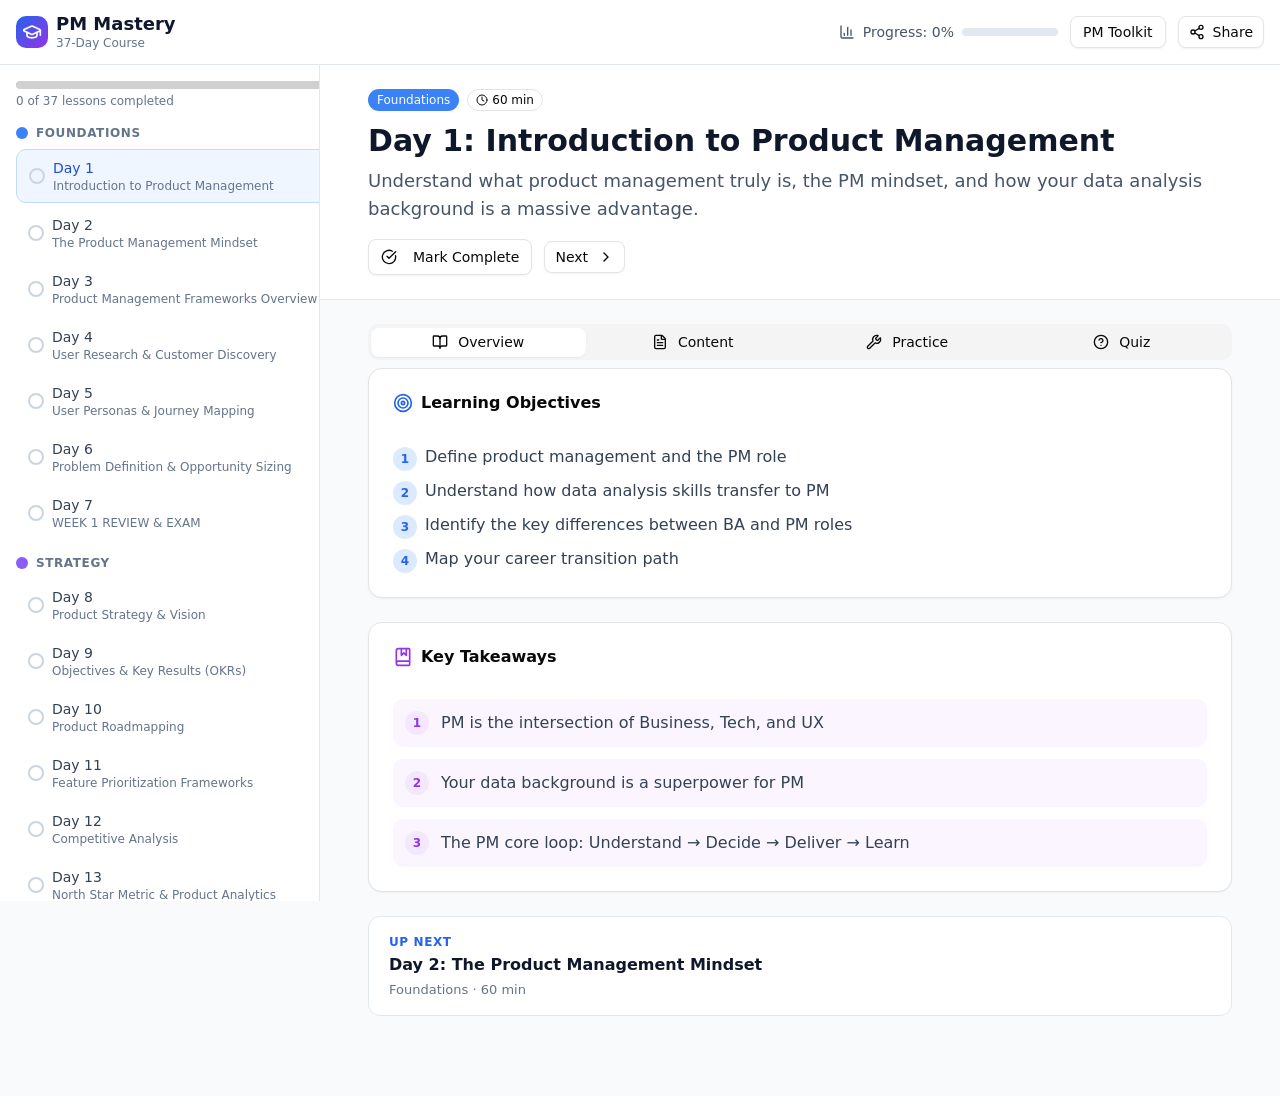
==== commit e162736d: "fix: move course data to JSON and resolve navigation, a11y and quiz UX bugs - Course data now lives " ====
--- a/index.html
+++ b/index.html
@@ -1,17 +1,42 @@
-<!DOCTYPE html><html lang="en"><head>
-    <meta charset="UTF-8"/>
-    <meta name="viewport" content="width=device-width, initial-scale=1.0"/>
-    <title>PM Mastery — 37-Day Product Management Course</title>
-    <meta name="description" content="A free, self-paced 37-day product management course: daily lessons, curated articles and videos, hands-on exercises, and a 10-question quiz every day."/>
-    <meta property="og:title" content="PM Mastery — 37-Day Product Management Course"/>
-    <meta property="og:description" content="Free self-paced PM course: 37 days of lessons, curated resources, practical exercises, and quizzes. Runs entirely in your browser."/>
-    <meta property="og:type" content="website"/>
-    <link rel="icon" href="data:image/svg+xml,%3Csvg xmlns='http://www.w3.org/2000/svg' viewBox='0 0 100 100'%3E%3Ctext y='.9em' font-size='90'%3E%F0%9F%8E%93%3C/text%3E%3C/svg%3E"/>
-    <script type="module" crossorigin="" src="./assets/index-8030b4be.js"></script>
-    <link rel="stylesheet" crossorigin="" href="./assets/index-31ed20f1.css"/>
-  </head>
-  <body>
-    <div id="root"></div>
-  
-
-</body></html>+<!DOCTYPE html>
+<html lang="en">
+<head>
+  <meta charset="UTF-8"/>
+  <meta name="viewport" content="width=device-width, initial-scale=1.0"/>
+  <title>PM Mastery — Free Product Management Course</title>
+  <meta name="description" content="A free, self-paced product management course: 37 daily lessons plus advanced deep dives, curated articles and videos, hands-on exercises, case studies, and a 10-question quiz for every lesson."/>
+  <link rel="canonical" href="https://ankit768-thor.github.io/pm-mastery/"/>
+  <meta property="og:title" content="PM Mastery — Free Product Management Course"/>
+  <meta property="og:description" content="Learn product management from fundamentals to AI products: daily lessons, curated resources, practical exercises, case studies and quizzes. Runs entirely in your browser."/>
+  <meta property="og:type" content="website"/>
+  <meta property="og:url" content="https://ankit768-thor.github.io/pm-mastery/"/>
+  <meta name="twitter:card" content="summary"/>
+  <meta name="theme-color" content="#2563eb"/>
+  <link rel="icon" href="data:image/svg+xml,%3Csvg xmlns='http://www.w3.org/2000/svg' viewBox='0 0 100 100'%3E%3Ctext y='.9em' font-size='90'%3E%F0%9F%8E%93%3C/text%3E%3C/svg%3E"/>
+  <link rel="preload" href="./content/course.json" as="fetch" crossorigin/>
+  <script type="module" crossorigin src="./assets/index-82f6aff9.js"></script>
+  <link rel="stylesheet" crossorigin href="./assets/index-31ed20f1.css"/>
+  <link rel="stylesheet" href="./assets/site-b8804c24.css"/>
+</head>
+<body>
+  <div id="root"></div>
+  <noscript>
+    <div style="max-width:40rem;margin:3rem auto;padding:0 1.5rem;font:16px/1.6 system-ui,sans-serif;color:#334155">
+      <h1 style="font-size:1.5rem;color:#0f172a">PM Mastery — Free Product Management Course</h1>
+      <p>A self-paced product management course: 37 daily lessons (foundations, strategy, execution, growth, career, hands-on skills) plus advanced deep dives and case studies. Every lesson has curated articles and videos, a practical exercise and a 10-question quiz.</p>
+      <p><strong>This course needs JavaScript to run.</strong> Please enable it and reload. The <a href="./toolkit.html">PM Toolkit</a> (templates and calculators) also needs JavaScript for its calculators.</p>
+    </div>
+  </noscript>
+  <script>
+    // Cloudflare Web Analytics (cookieless, aggregate counts). Only on the production host,
+    // so local previews don't send data or log CORS errors.
+    if (location.hostname === "ankit768-thor.github.io") {
+      var cf = document.createElement("script");
+      cf.defer = true;
+      cf.src = "https://static.cloudflareinsights.com/beacon.min.js";
+      cf.setAttribute("data-cf-beacon", '{"token": "10de326ac81740e29d6932c3924d94c2"}');
+      document.body.appendChild(cf);
+    }
+  </script>
+</body>
+</html>
--- a/assets/site-b8804c24.css
+++ b/assets/site-b8804c24.css
@@ -0,0 +1,54 @@
+/* Hand-written additions on top of the compiled Tailwind build (index-*.css).
+   Only for utilities/components the original build does not contain. */
+
+/* Desktop course sidebar stays in view while a long lesson scrolls */
+@media (min-width: 1024px) {
+  .pm-sticky-aside { position: sticky; top: 4rem; height: calc(100vh - 4rem); align-self: flex-start; }
+}
+
+/* Compact progress readout shown only below the md breakpoint */
+.pm-mobile-only { display: inline; }
+@media (min-width: 768px) { .pm-mobile-only { display: none; } }
+
+/* "New" marker on a sidebar section heading */
+.pm-badge-new {
+  display: inline-block; margin-left: .4rem; padding: 0 .4rem; border-radius: 9999px;
+  font-size: .625rem; line-height: 1rem; letter-spacing: .04em; vertical-align: 1px;
+  background: #e0f2fe; color: #0369a1;
+}
+
+/* Preformatted case-study data: keep column alignment, scroll sideways on narrow screens */
+.pm-pre { white-space: pre; overflow-x: auto; line-height: 1.45; }
+.pm-pre:focus-visible { outline: 2px solid #2563eb; outline-offset: 2px; }
+
+/* Quiz difficulty tag */
+.pm-diff {
+  display: inline-block; margin-left: .5rem; padding: 0 .45rem; border-radius: 9999px;
+  font-size: .6875rem; font-weight: 500; line-height: 1.15rem; text-transform: capitalize; vertical-align: 2px;
+  border: 1px solid transparent;
+}
+.pm-diff-beginner { background: #ecfdf5; color: #047857; border-color: #a7f3d0; }
+.pm-diff-intermediate { background: #eff6ff; color: #1d4ed8; border-color: #bfdbfe; }
+.pm-diff-advanced { background: #faf5ff; color: #7e22ce; border-color: #e9d5ff; }
+
+/* "Up next" card at the end of each lesson */
+.pm-upnext {
+  display: flex; flex-direction: column; gap: .15rem; width: 100%; text-align: left;
+  padding: 1rem 1.25rem; border: 1px solid #e2e8f0; border-radius: .75rem; background: #fff;
+  transition: border-color .15s, box-shadow .15s;
+}
+.pm-upnext:hover { border-color: #93c5fd; box-shadow: 0 1px 3px rgba(15, 23, 42, .08); }
+.pm-upnext-kicker { font-size: .75rem; font-weight: 600; letter-spacing: .05em; text-transform: uppercase; color: #2563eb; }
+.pm-upnext-title { font-weight: 600; color: #0f172a; }
+.pm-upnext-meta { font-size: .8125rem; color: #64748b; }
+.pm-upnext-end { padding: 1rem 1.25rem; border: 1px dashed #cbd5e1; border-radius: .75rem; color: #475569; font-size: .9375rem; }
+
+/* Visible keyboard focus for plain buttons and links the component library doesn't style */
+aside button:focus-visible, [role="dialog"] button:focus-visible, .pm-upnext:focus-visible,
+a:focus-visible, [aria-pressed]:focus-visible {
+  outline: 2px solid #2563eb; outline-offset: 2px;
+}
+
+@media (prefers-reduced-motion: reduce) {
+  *, *::before, *::after { transition-duration: .01ms !important; animation-duration: .01ms !important; scroll-behavior: auto !important; }
+}
